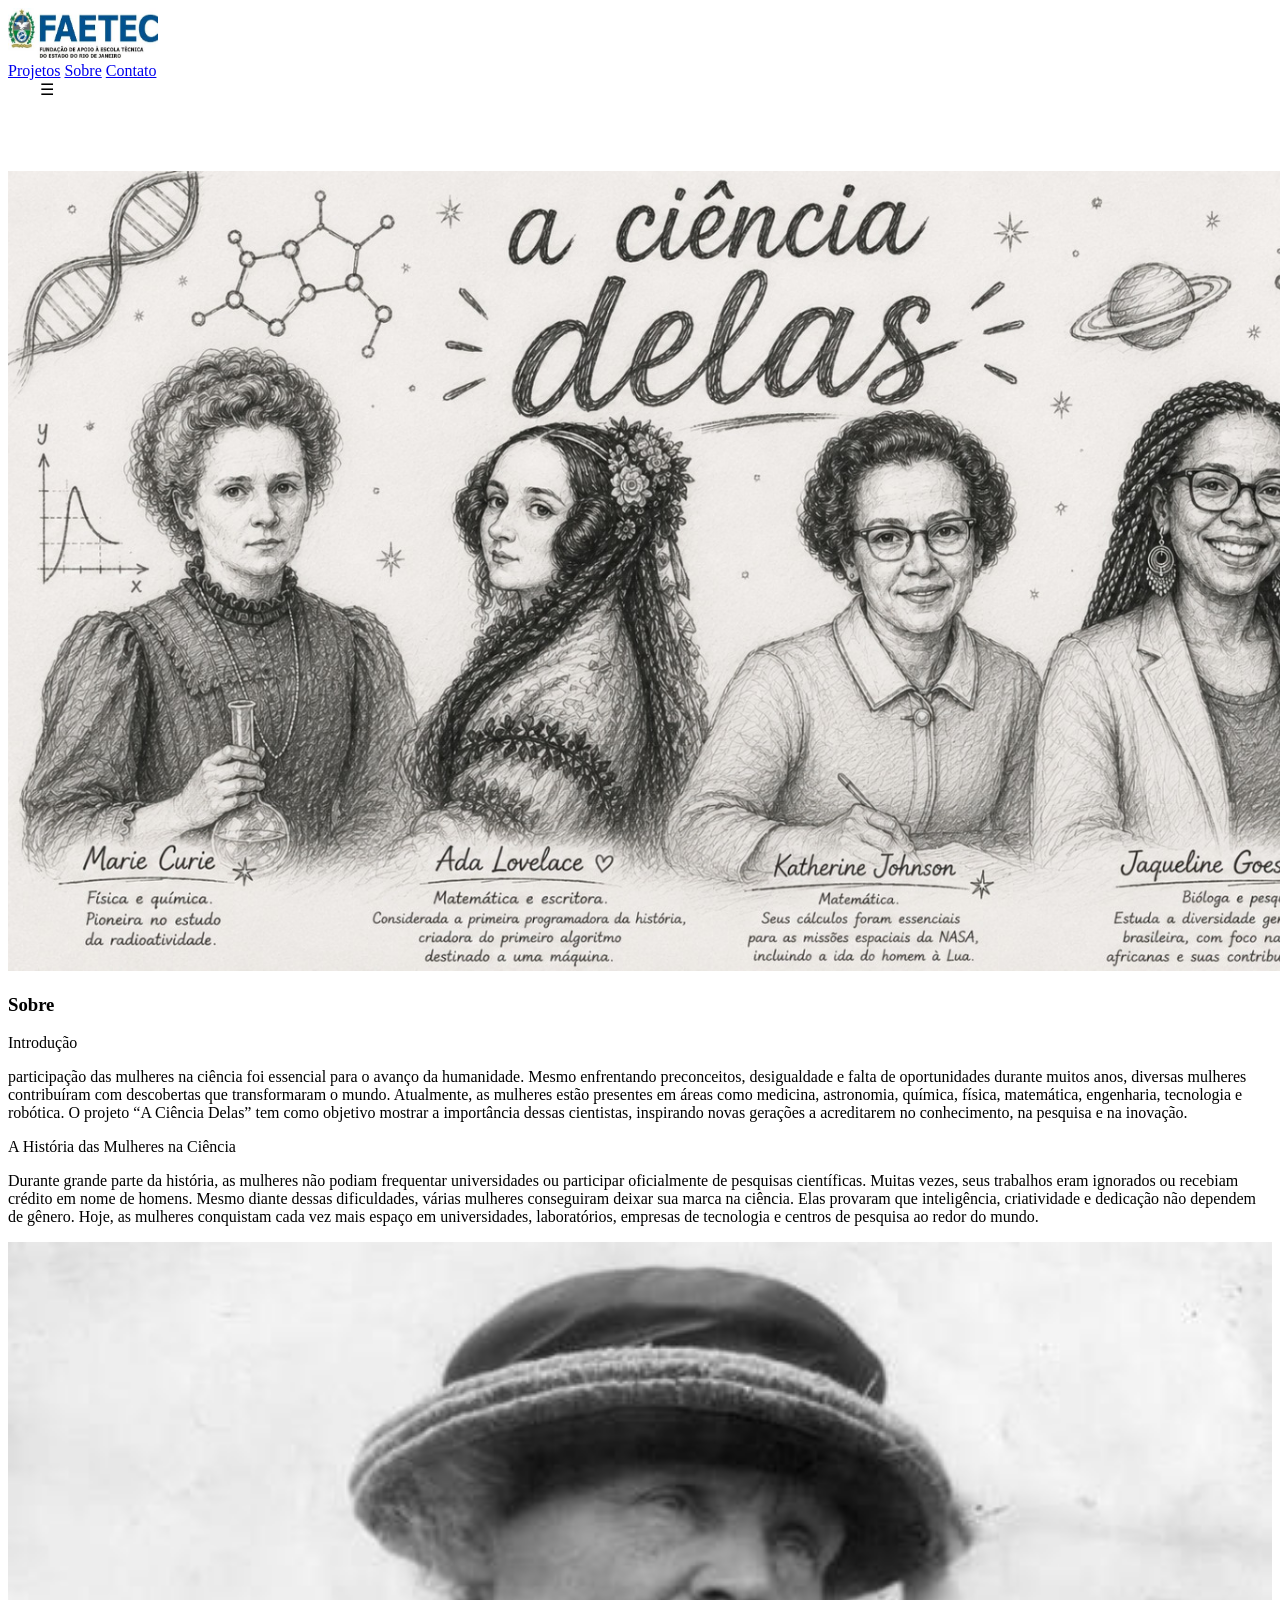
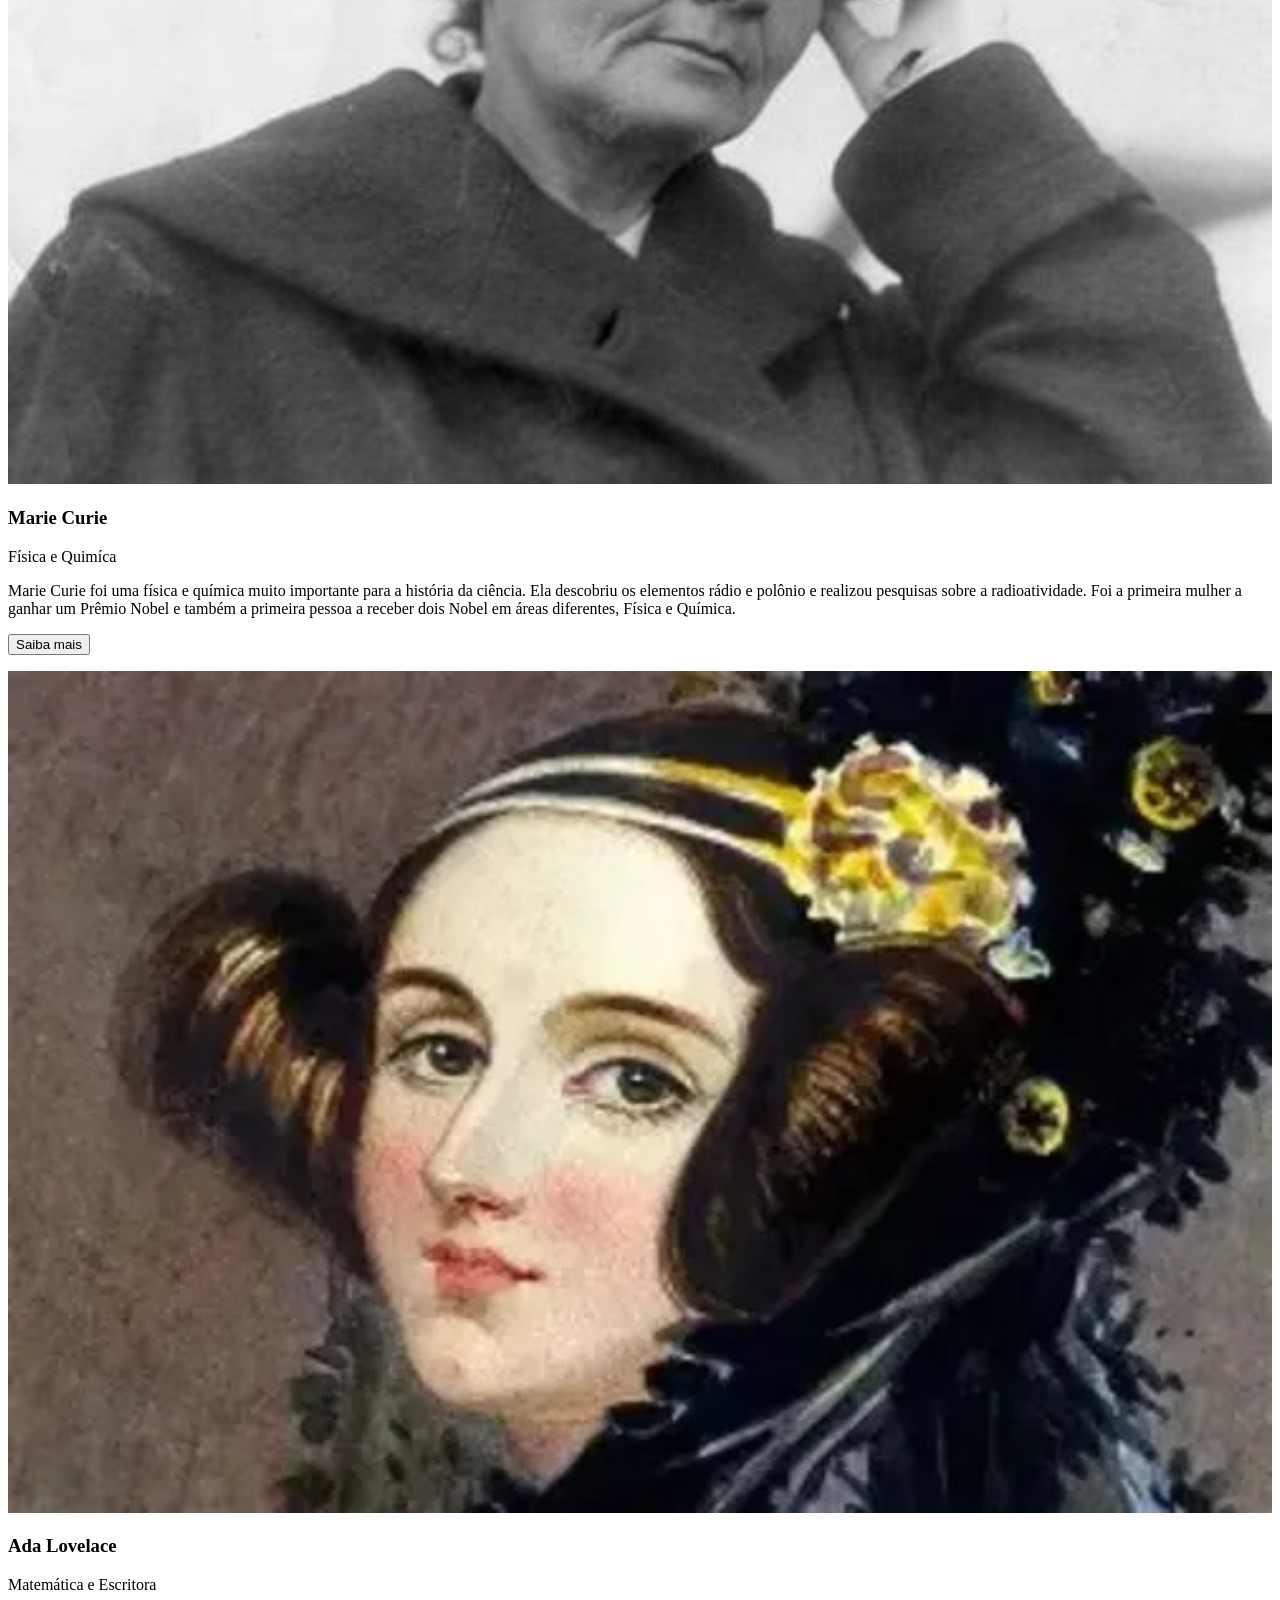
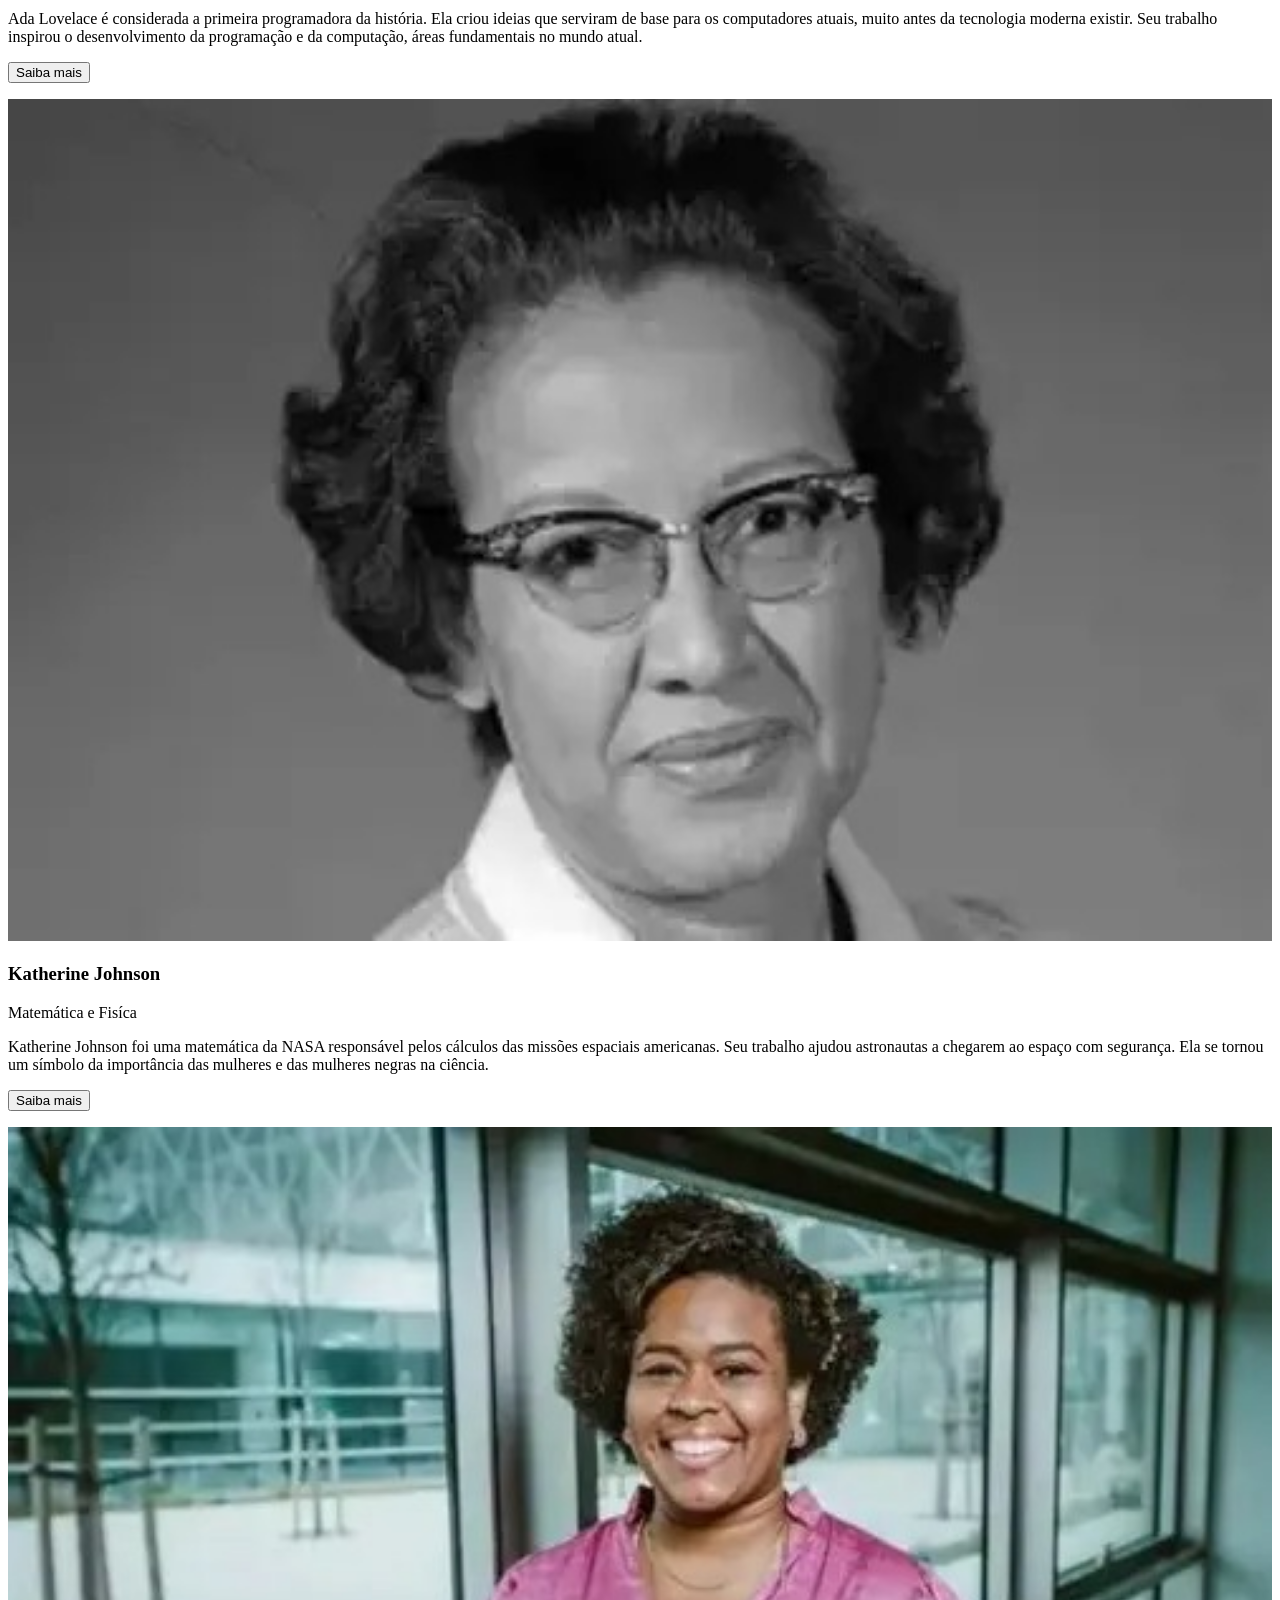
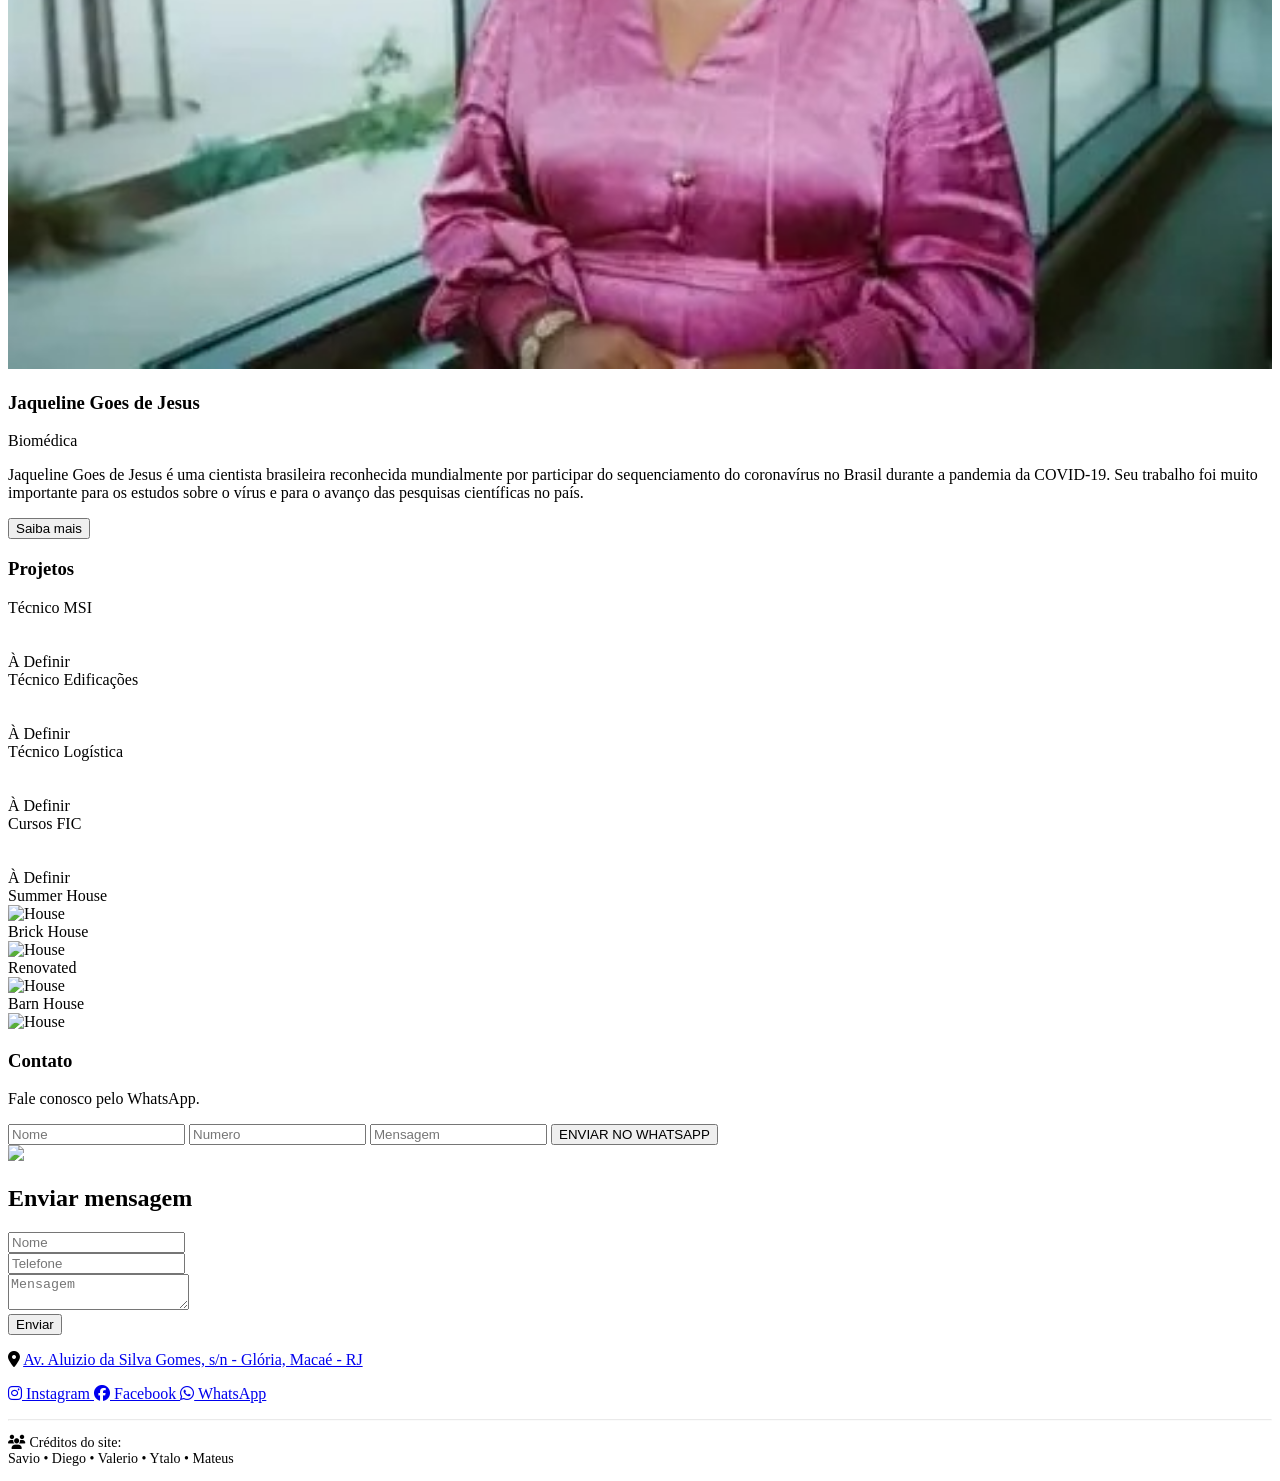
==== index.html @ 3b6acd16 "." ====
<!DOCTYPE html>
<html lang="pt-br">
<head>
<title>Feira De Ciencias</title>
<meta charset="UTF-8">
<meta name="viewport" content="width=device-width, initial-scale=1">
<link rel="stylesheet" href="https://www.w3schools.com/w3css/5/w3.css">
<link rel="stylesheet" href="https://cdnjs.cloudflare.com/ajax/libs/font-awesome/6.5.2/css/all.min.css">
</head>
<body>

<!-- Navbar (sit on top) -->
<div class="w3-top">
  <div class="w3-bar w3-white w3-wide w3-padding w3-card">
    <a href="#home" class="w3-bar-item w3-button"><img src="img/log.jpeg" alt="faetec" width="150" height="50" > </a>
    <!-- Float links to the right. Hide them on small screens -->
    <div class="w3-right w3-hide-small">
      <a href="#projects" class="w3-bar-item w3-button">Projetos</a>
      <a href="#about" class="w3-bar-item w3-button">Sobre</a>
      <a href="#contact" class="w3-bar-item w3-button">Contato</a>
    </div>
  </div>
</div>
<!-- Sidebar (hidden by default) -->
<nav class="w3-sidebar w3-bar-block w3-card w3-top w3-xlarge w3-animate-left" style="display:none;z-index:2;width:40%;min-width:300px" id="mySidebar">
  <a href="javascript:void(0)" onclick="w3_close()"
  class="w3-bar-item w3-button">Fechar Menu</a>
  <a href="#home" onclick="w3_close()" class="w3-bar-item w3-button">Inicio</a>
    <a href="#projects" onclick="w3_close()" class="w3-bar-item w3-button">Projetos</a>
  <a href="#about" onclick="w3_close()" class="w3-bar-item w3-button">Sobre</a>
   <a href="#contact" onclick="w3_close()" class="w3-bar-item w3-button">Contato</a>
</nav>
<!-- Top menu -->
<div class="w3-top">
  <div class="w3-white w3-xlarge" style="max-width:1200px;margin:auto">
    <div class="w3-button w3-padding-16 w3-left" onclick="w3_open()">☰</div>
    
  </div>
</div>
<!-- Header -->
<br><br><br><br><header class="w3-display-container w3-content w3-wide" style="max-width:1500px;" id="home">
  <img class="w3-image" src="img/prim.jpeg" alt="Architecture" width="1500" height="800">
  
</header>

<!-- Page content -->
<div class="w3-content w3-padding" style="max-width:1564px">

  

  <!-- About Section -->
  <div class="w3-container w3-padding-32" id="about">
    <h3 class="w3-border-bottom w3-border-light-grey w3-padding-16">Sobre</h3>
    <p>Introdução </p>

<p > participação das mulheres na ciência foi essencial para o avanço da humanidade. Mesmo enfrentando preconceitos, desigualdade e falta de oportunidades durante muitos anos, diversas mulheres contribuíram com descobertas que transformaram o mundo.

Atualmente, as mulheres estão presentes em áreas como medicina, astronomia, química, física, matemática, engenharia, tecnologia e robótica. O projeto “A Ciência Delas” tem como objetivo mostrar a importância dessas cientistas, inspirando novas gerações a acreditarem no conhecimento, na pesquisa e na inovação.
</p>

<p>A História das Mulheres na Ciência</p>

<p> Durante grande parte da história, as mulheres não podiam frequentar universidades ou participar oficialmente de pesquisas científicas. Muitas vezes, seus trabalhos eram ignorados ou recebiam crédito em nome de homens.

Mesmo diante dessas dificuldades, várias mulheres conseguiram deixar sua marca na ciência. Elas provaram que inteligência, criatividade e dedicação não dependem de gênero.

Hoje, as mulheres conquistam cada vez mais espaço em universidades, laboratórios, empresas de tecnologia e centros de pesquisa ao redor do mundo.</p>
    </p>
  </div>

  <div class="w3-row-padding w3-grayscale">
    <div class="w3-col l3 m6 w3-margin-bottom">
      <img src="img/marie.jpeg" alt="John" style="width:100%">
      <h3>Marie Curie</h3>
      <p class="w3-opacity">Física e Quimíca</p>
      <p>
        Marie Curie foi uma física e química muito importante para a história da ciência. Ela descobriu os elementos rádio e polônio e realizou pesquisas sobre a radioatividade.
        Foi a primeira mulher a ganhar um Prêmio Nobel e também a primeira pessoa a receber dois Nobel em áreas diferentes, Física e Química.
      </p>
      <p><button class="w3-button w3-light-grey w3-block" onclick="window.open('https://pt.wikipedia.org/wiki/Marie_Curie', '_blank')">Saiba mais</button></p>
    </div>
    <div class="w3-col l3 m6 w3-margin-bottom">
      <img src="img/ada.jpeg" alt="Jane" style="width:100%">
      <h3>Ada Lovelace</h3>
      <p class="w3-opacity">Matemática e Escritora</p>
      <p>Ada Lovelace é considerada a primeira programadora da história. Ela criou ideias que serviram de base para os computadores atuais, muito antes da tecnologia moderna existir.

Seu trabalho inspirou o desenvolvimento da programação e da computação, áreas fundamentais no mundo atual.</p>
      <p><button class="w3-button w3-light-grey w3-block" onclick="window.open('https://pt.wikipedia.org/wiki/Ada_Lovelace', '_blank')">Saiba mais</button></p>
    </div>
    <div class="w3-col l3 m6 w3-margin-bottom">
      <img src="img/kate.jpeg" alt="Mike" style="width:100%">
      <h3>Katherine Johnson</h3>
      <p class="w3-opacity">Matemática e Fisíca</p>
      <p>Katherine Johnson foi uma matemática da NASA responsável pelos cálculos das missões espaciais americanas.

Seu trabalho ajudou astronautas a chegarem ao espaço com segurança. Ela se tornou um símbolo da importância das mulheres e das mulheres negras na ciência.</p>
      <p><button class="w3-button w3-light-grey w3-block" onclick="window.open('https://pt.wikipedia.org/wiki/Katherine_Johnson', '_blank')">Saiba mais</button></p>
    </div>
    <div class="w3-col l3 m6 w3-margin-bottom">
      <img src="img/jaque.jpeg" alt="Dan" style="width:100%">
      <h3>Jaqueline Goes de Jesus</h3>
      <p class="w3-opacity">Biomédica</p>
      <p>Jaqueline Goes de Jesus é uma cientista brasileira reconhecida mundialmente por participar do sequenciamento do coronavírus no Brasil durante a pandemia da COVID-19.

Seu trabalho foi muito importante para os estudos sobre o vírus e para o avanço das pesquisas científicas no país.</p>
      <p><button class="w3-button w3-light-grey w3-block" onclick="window.open('https://pt.wikipedia.org/wiki/Jaqueline_Goes_de_Jesus', '_blank')">Saiba mais</button></p>
    </div>
  </div>
<!-- Project Section -->
  <div class="w3-container w3-padding-32" id="projects">
    <h3 class="w3-border-bottom w3-border-light-grey w3-padding-16">Projetos</h3>
  </div>

  <div class="w3-row-padding">
    <div class="w3-col l3 m6 w3-margin-bottom">
      <div class="w3-display-container">
        <div class="w3-display-topleft w3-black w3-padding">Técnico MSI</div><br><br>
        <div style="color:black">À Definir </div>
      </div>
    </div>
    <div class="w3-col l3 m6 w3-margin-bottom">
      <div class="w3-display-container">
        <div class="w3-display-topleft w3-black w3-padding">Técnico Edificações</div><br><br>
        <div style="color:black">À Definir </div>
      </div>
    </div>
    <div class="w3-col l3 m6 w3-margin-bottom">
      <div class="w3-display-container">
        <div class="w3-display-topleft w3-black w3-padding">Técnico Logística</div><br><br>
        <div style="color:black">À Definir </div>
      </div>
    </div>
    <div class="w3-col l3 m6 w3-margin-bottom">
      <div class="w3-display-container">
        <div class="w3-display-topleft w3-black w3-padding">Cursos FIC</div><br><br>
       <div style="color:black">À Definir </div>
      </div>
    </div>
  </div>

  <div class="w3-row-padding">
    <div class="w3-col l3 m6 w3-margin-bottom">
      <div class="w3-display-container">
        <div class="w3-display-topleft w3-black w3-padding">Summer House</div>
        <img src="/w3images/house2.jpg" alt="House" style="width:99%">
      </div>
    </div>
    <div class="w3-col l3 m6 w3-margin-bottom">
      <div class="w3-display-container">
        <div class="w3-display-topleft w3-black w3-padding">Brick House</div>
        <img src="/w3images/house5.jpg" alt="House" style="width:99%">
      </div>
    </div>
    <div class="w3-col l3 m6 w3-margin-bottom">
      <div class="w3-display-container">
        <div class="w3-display-topleft w3-black w3-padding">Renovated</div>
        <img src="/w3images/house4.jpg" alt="House" style="width:99%">
      </div>
    </div>
    <div class="w3-col l3 m6 w3-margin-bottom">
      <div class="w3-display-container">
        <div class="w3-display-topleft w3-black w3-padding">Barn House</div>
        <img src="/w3images/house3.jpg" alt="House" style="width:99%">
      </div>
    </div>
  </div>

  <!-- Contact Section -->
<div class="w3-container w3-padding-32" id="contact">
  <h3 class="w3-border-bottom w3-border-light-grey w3-padding-16">
    Contato
  </h3>

  <p>Fale conosco pelo WhatsApp.</p>

  <form onsubmit="enviarWhats(event)">
    
    <input class="w3-input w3-border"
      type="text"
      id="nome"
      placeholder="Nome"
      required>

    <input class="w3-input w3-section w3-border"
      type="email"
      id="email"
      placeholder="Numero"
      required>

   
    <input class="w3-input w3-section w3-border"
      type="text"
      id="mensagem"
      placeholder="Mensagem"
      required>

    <button class="w3-button w3-black w3-section" type="submit">
      ENVIAR NO WHATSAPP
    </button>

  </form>
</div>

<script>
function enviarWhats(event) {
  event.preventDefault();

  let nome = document.getElementById("nome").value;
  let email = document.getElementById("email").value;
  let mensagem = document.getElementById("mensagem").value;

  let texto =
`Olá, vim pelo site!

Nome: ${nome}
Email: ${email}
Mensagem: ${mensagem}`;

  let numero = "5522998884900";

  let url = "https://wa.me/${5522998884900}?text=${encodeURIComponent(texto)}";

  window.open( url, "_blank");
}
</script>
  </div>
  
<!-- Image of location/map -->
<div class="w3-container">
  <img src="/w3images/map.jpg" class="w3-image" style="width:100%">
</div>

<!-- End page content -->
</div>
<h2>Enviar mensagem</h2>

<input type="text" id="nome" placeholder="Nome"><br>
<input type="text" id="telefone" placeholder="Telefone"><br>
<textarea id="mensagem" placeholder="Mensagem"></textarea><br>

<button onclick="enviar()">Enviar</button>

<script>

function enviar(){

let nome = document.getElementById("nome").value;
let telefone = document.getElementById("telefone").value;
let mensagem = document.getElementById("mensagem").value;

let texto = Nome: ${nome}%0A Telefone: ${telefone}%0A Mensagem: ${mensagem};

let url = "https://wa.me/5522992489562?text=" + texto;

window.open(url);

}

</script>

<footer class="w3-center w3-black w3-padding-32">

  <p>
    <i class="fas fa-map-marker-alt"></i>
    <a href="https://www.google.com/maps/search/?api=1&amp;query=1184+Av.+Aluizio+da+Silva+Gomes,+Maca%C3%A9+-+RJ" target="_blank" class="w3-text-white">
      Av. Aluizio da Silva Gomes, s/n - Glória, Macaé - RJ
    </a>
  </p>

  <p>
    <a href="https://www.instagram.com/faetecmacaeoficial/" target="_blank" class="w3-button">
      <i class="fab fa-instagram"></i> Instagram
    </a>

    <a href="https://www.facebook.com/cvtmacae/?locale=pt_BR" target="_blank" class="w3-button">
      <i class="fab fa-facebook"></i> Facebook
    </a>

    <a href="https://wa.me/5522998884900?text=Olá,%20vim%20pelo%20site%20da%20Feira%20de%20Ciências%202026" target="_blank" class="w3-button">
      <i class="fab fa-whatsapp"></i> WhatsApp
    </a>
  </p>

  <hr style="opacity:0.2">

  <p style="font-size:14px">
    <i class="fas fa-users"></i> Créditos do site:<br>
    Savio • Diego • Valerio • Ytalo • Mateus
  </p>

</footer>
<script>
// Script to open and close sidebar
function w3_open() {
  document.getElementById("mySidebar").style.display = "block";
}
 
function w3_close() {
  document.getElementById("mySidebar").style.display = "none";
}
</script>
 
</body>
</html>
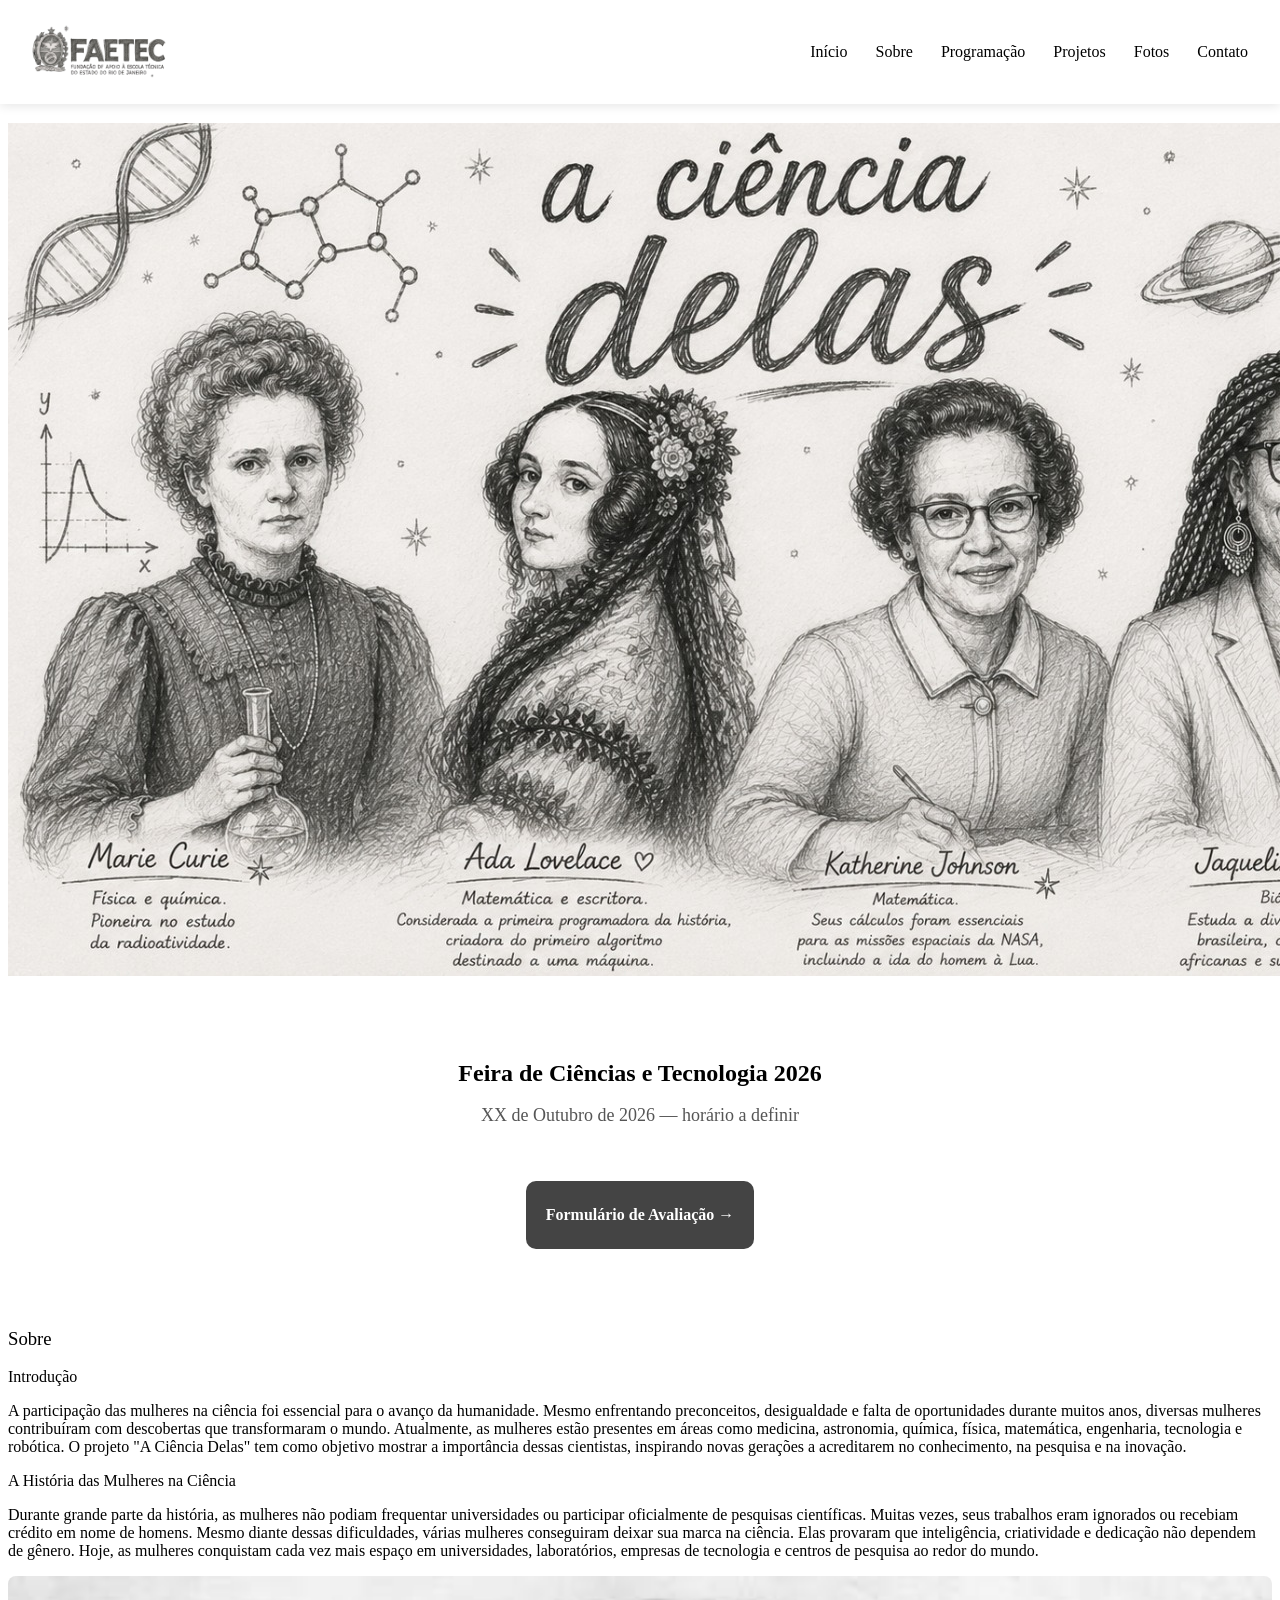
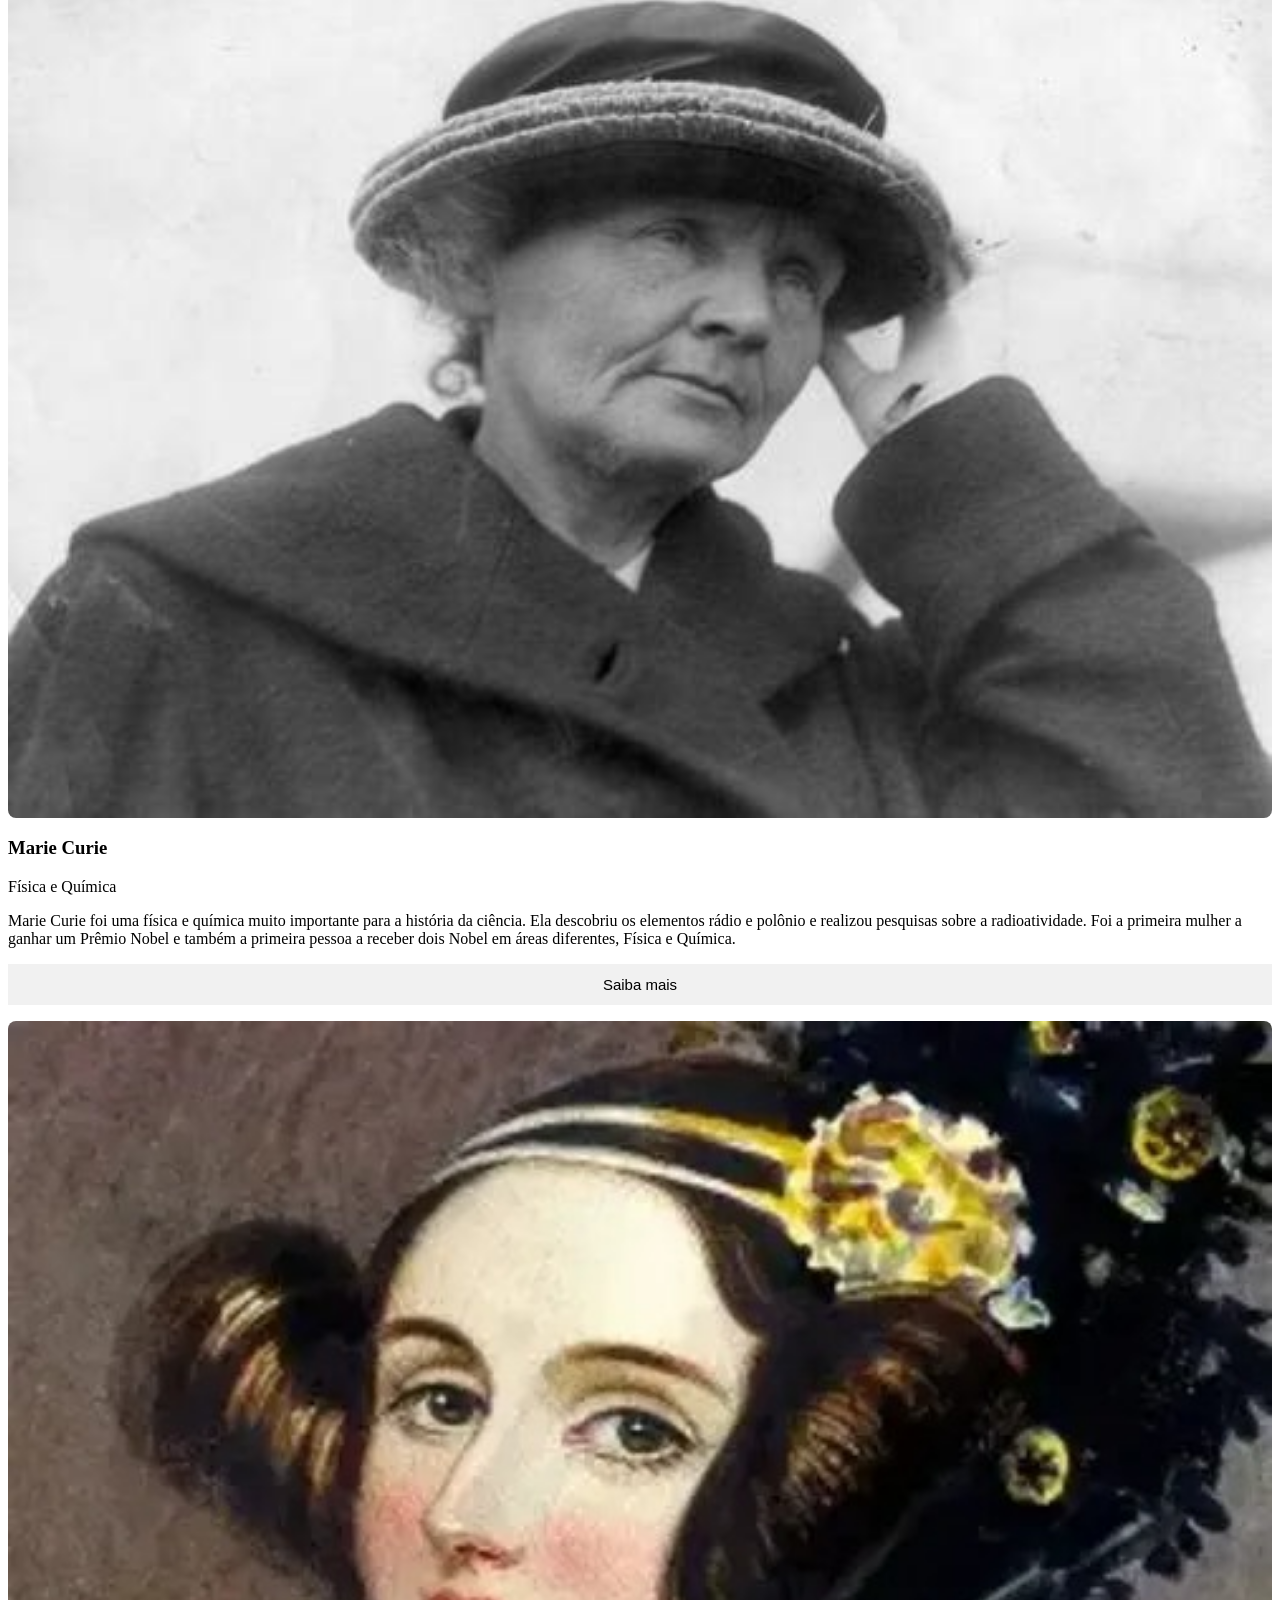
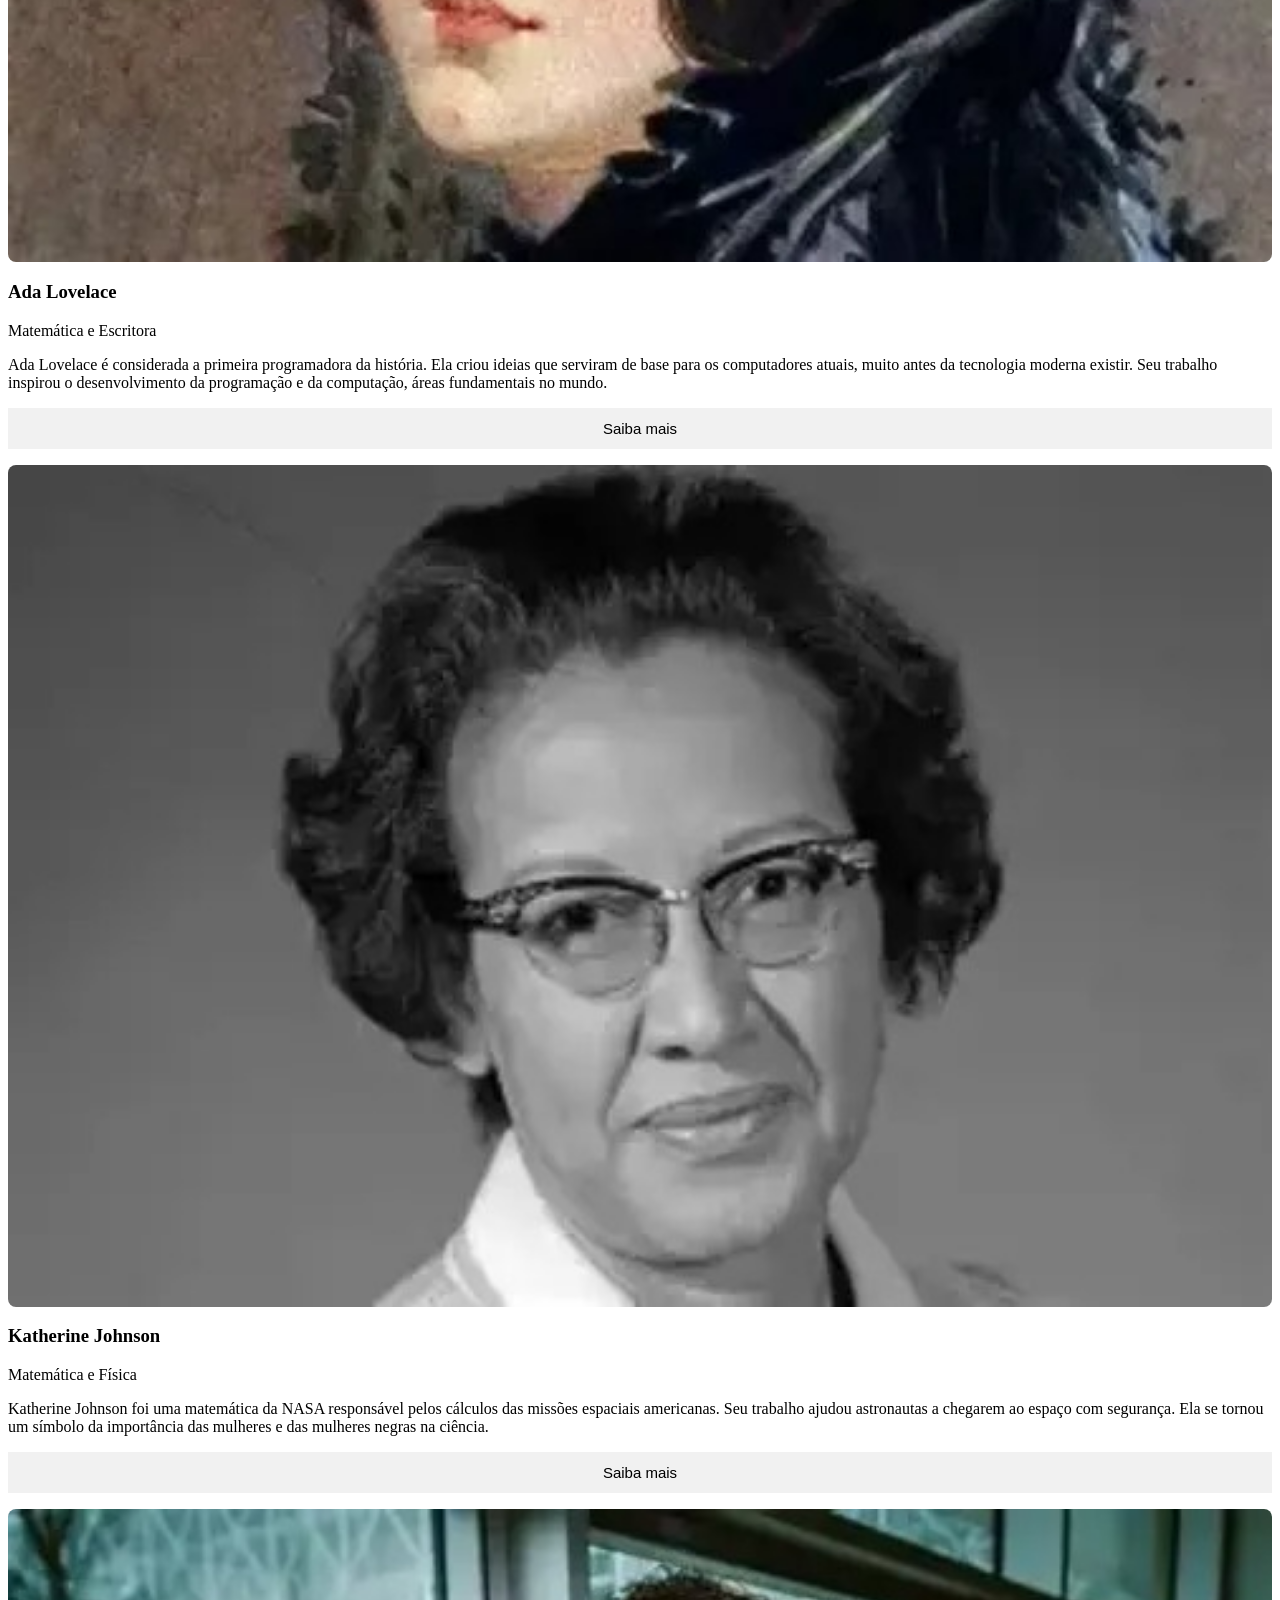
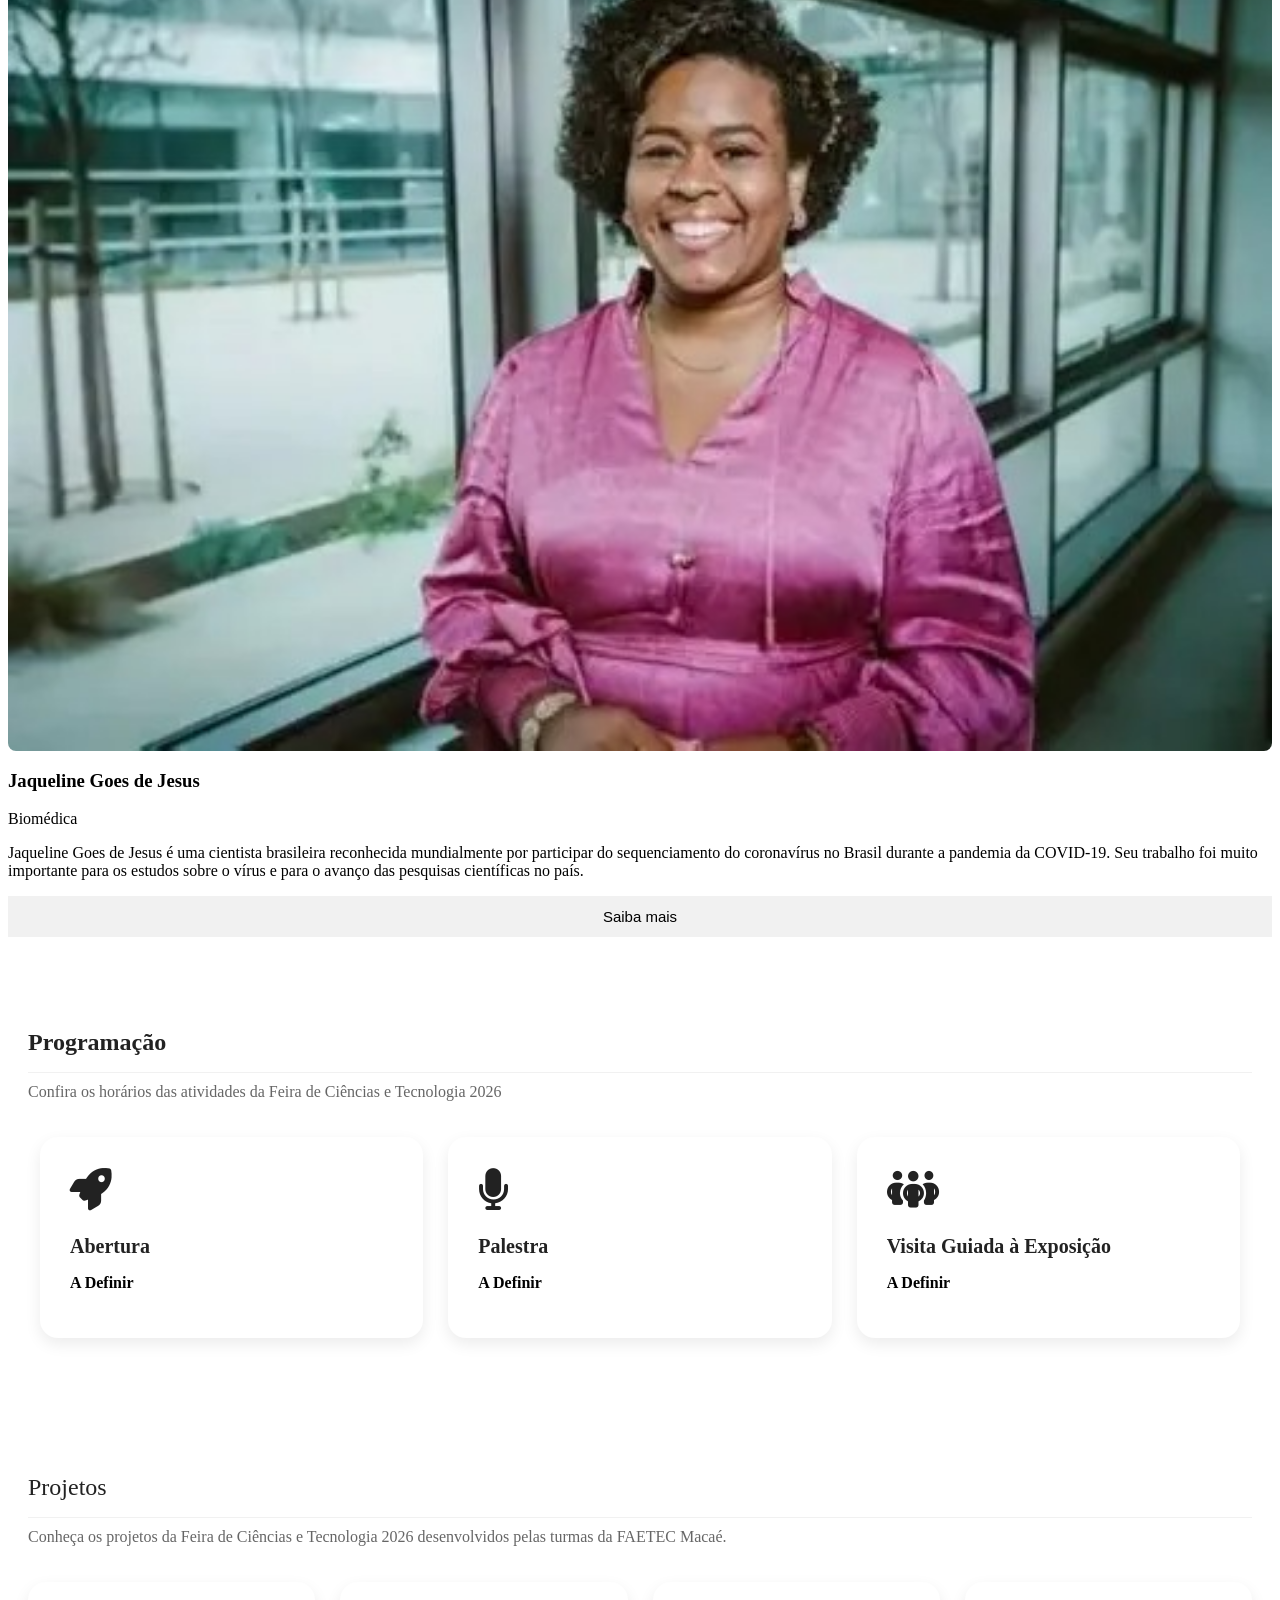
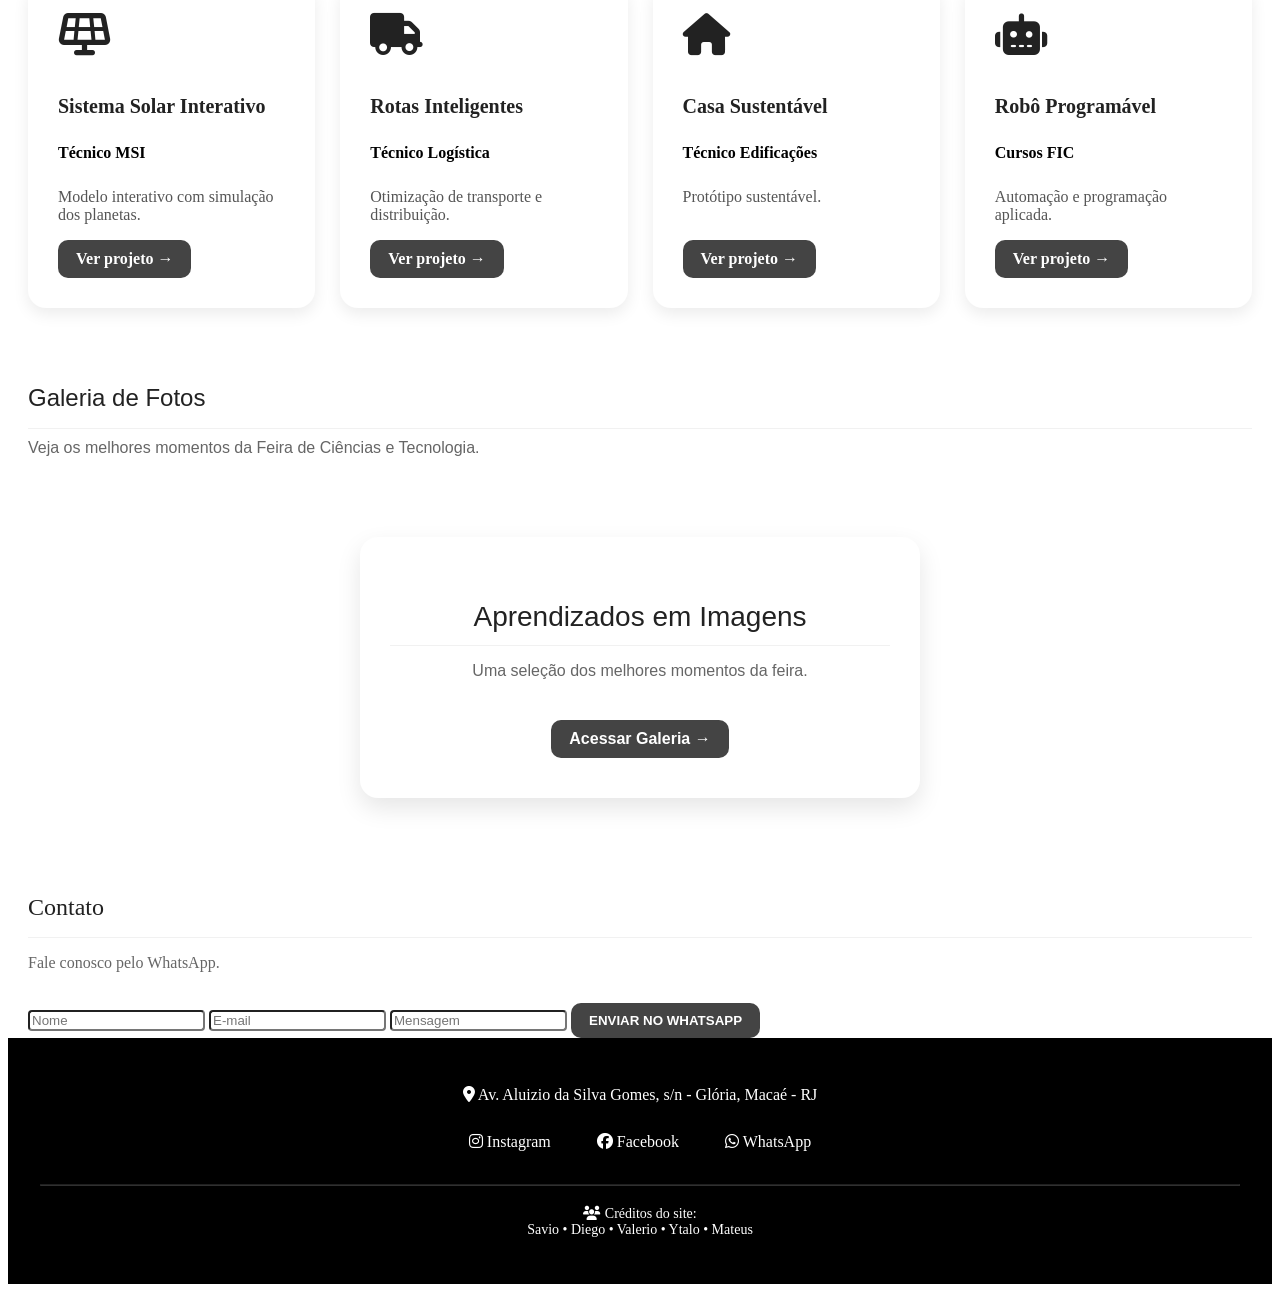
==== commit 4d34c0b9: "Add files via upload" ====
--- a/index.html
+++ b/index.html
@@ -1,305 +1,485 @@
 <!DOCTYPE html>
 <html lang="pt-br">
 <head>
-<title>Feira De Ciencias</title>
-<meta charset="UTF-8">
-<meta name="viewport" content="width=device-width, initial-scale=1">
-<link rel="stylesheet" href="https://www.w3schools.com/w3css/5/w3.css">
-<link rel="stylesheet" href="https://cdnjs.cloudflare.com/ajax/libs/font-awesome/6.5.2/css/all.min.css">
+  <meta charset="UTF-8">
+  <meta name="viewport" content="width=device-width, initial-scale=1">
+  <link rel="stylesheet" href="https://www.w3schools.com/w3css/5/w3.css">
+  <link rel="stylesheet" href="style.css">
+  <link rel="stylesheet" href="https://cdnjs.cloudflare.com/ajax/libs/font-awesome/6.5.2/css/all.min.css">
+  <title>Feira de Ciencias - 2026</title>
 </head>
 <body>
-
-<!-- Navbar (sit on top) -->
-<div class="w3-top">
-  <div class="w3-bar w3-white w3-wide w3-padding w3-card">
-    <a href="#home" class="w3-bar-item w3-button"><img src="img/log.jpeg" alt="faetec" width="150" height="50" > </a>
-    <!-- Float links to the right. Hide them on small screens -->
-    <div class="w3-right w3-hide-small">
-      <a href="#projects" class="w3-bar-item w3-button">Projetos</a>
-      <a href="#about" class="w3-bar-item w3-button">Sobre</a>
-      <a href="#contact" class="w3-bar-item w3-button">Contato</a>
-    </div>
-  </div>
-</div>
-<!-- Sidebar (hidden by default) -->
-<nav class="w3-sidebar w3-bar-block w3-card w3-top w3-xlarge w3-animate-left" style="display:none;z-index:2;width:40%;min-width:300px" id="mySidebar">
-  <a href="javascript:void(0)" onclick="w3_close()"
-  class="w3-bar-item w3-button">Fechar Menu</a>
-  <a href="#home" onclick="w3_close()" class="w3-bar-item w3-button">Inicio</a>
-    <a href="#projects" onclick="w3_close()" class="w3-bar-item w3-button">Projetos</a>
-  <a href="#about" onclick="w3_close()" class="w3-bar-item w3-button">Sobre</a>
-   <a href="#contact" onclick="w3_close()" class="w3-bar-item w3-button">Contato</a>
-</nav>
-<!-- Top menu -->
-<div class="w3-top">
-  <div class="w3-white w3-xlarge" style="max-width:1200px;margin:auto">
-    <div class="w3-button w3-padding-16 w3-left" onclick="w3_open()">☰</div>
-    
-  </div>
-</div>
-<!-- Header -->
-<br><br><br><br><header class="w3-display-container w3-content w3-wide" style="max-width:1500px;" id="home">
-  <img class="w3-image" src="img/prim.jpeg" alt="Architecture" width="1500" height="800">
+  <!-- Sessão de navegação do site -->
+  <section class="navbar-container">
+    <div class="navbar">
+
+      <img src="imagem/logoFaetec.png" alt="Logo" width="150">
+
+      <!-- MENU DESKTOP -->
+      <div class="menu-desktop">
+        <a href="#inicio">Início</a>
+        <a href="#sobre">Sobre</a>
+        <a href="#programacao">Programação</a>
+        <a href="#projetos">Projetos</a>
+        <a href="#fotos">Fotos</a>
+        <a href="#contato">Contato</a>
+      </div>
+
+        <!-- BOTÃO HAMBÚRGUER -->
+      <button class="menu-btn" onclick="toggleMenu()">☰</button>
+
+    </div>
+
+    <!-- MENU MOBILE -->
+    <div id="menuMobile" class="menu-mobile">
+      <a href="#inicio" onclick="toggleMenu()">Início</a>
+      <a href="#sobre" onclick="toggleMenu()">Sobre</a>
+      <a href="#programacao" onclick="toggleMenu()">Programação</a>
+      <a href="#projetos" onclick="toggleMenu()">Projetos</a>
+      <a href="#fotos" onclick="toggleMenu()">Fotos</a>
+      <a href="#contato" onclick="toggleMenu()">Contato</a>
+    </div>
+  </section>
+
+  <!-- Sessão Inicio + data -->
+  <header id="inicio" class="w3-display-container w3-content w3-wide header-evento">
+    <img class="w3-image imagem-evento" src="imagem/prim.jpeg" alt="Architecture">
+
+    <section class="conteudo-evento">
+
+      <!-- Título -->
+      <h1 class="titulo-evento">
+        Feira de Ciências e Tecnologia 2026
+      </h1>
+
+      <!-- Data -->
+      <p class="data-evento">
+        XX de Outubro de 2026 — horário a definir
+      </p>
+
+      <!-- Botão -->
+      <a href="SEU_LINK_AQUI" target="_blank" class="formulario-btn">
+        Formulário de Avaliação →
+      </a>
+
+    </section>
+  </header>
+
+  <!-- Sessão sobre -->
+  <section id="sobre" class="secao-sobre w3-content w3-padding">
+
+    <div class="w3-container w3-padding-32">
+      <h3 class="titulo-secao w3-border-bottom w3-border-light-grey w3-padding-16">
+        Sobre
+      </h3>
+
+      <p>Introdução</p>
+
+      <p>
+        A participação das mulheres na ciência foi essencial para o avanço da
+        humanidade. Mesmo enfrentando preconceitos, desigualdade e falta de
+        oportunidades durante muitos anos, diversas mulheres contribuíram com
+        descobertas que transformaram o mundo. Atualmente, as mulheres estão
+        presentes em áreas como medicina, astronomia, química, física,
+        matemática, engenharia, tecnologia e robótica. O projeto "A Ciência
+        Delas" tem como objetivo mostrar a importância dessas cientistas,
+        inspirando novas gerações a acreditarem no conhecimento, na pesquisa e
+        na inovação.
+      </p>
+
+      <p>A História das Mulheres na Ciência</p>
+
+      <p>
+        Durante grande parte da história, as mulheres não podiam frequentar
+        universidades ou participar oficialmente de pesquisas científicas.
+        Muitas vezes, seus trabalhos eram ignorados ou recebiam crédito em nome
+        de homens. Mesmo diante dessas dificuldades, várias mulheres conseguiram
+        deixar sua marca na ciência. Elas provaram que inteligência,
+        criatividade e dedicação não dependem de gênero. Hoje, as mulheres
+        conquistam cada vez mais espaço em universidades, laboratórios,
+        empresas de tecnologia e centros de pesquisa ao redor do mundo.
+      </p>
+    </div>
+
+    <div class="w3-row-padding w3-grayscale">
+
+      <div class="w3-col l3 m6 w3-margin-bottom">
+        <img src="imagem/marie.jpeg" alt="Marie Curie" class="cientista-img">
+
+        <h3>Marie Curie</h3>
+        <p class="w3-opacity">Física e Química</p>
+
+        <p>
+          Marie Curie foi uma física e química muito importante para a história da ciência. Ela descobriu 
+          os elementos rádio e polônio e realizou pesquisas sobre a radioatividade. Foi a primeira mulher a ganhar 
+          um Prêmio Nobel e também a primeira pessoa a receber dois Nobel em áreas diferentes, Física e Química.
+        </p>
+
+        <p>
+          <button class="btn-saiba-mais"
+            onclick="window.open('https://pt.wikipedia.org/wiki/Marie_Curie', '_blank')">
+            Saiba mais
+          </button>
+        </p>
+      </div>
+
+      <div class="w3-col l3 m6 w3-margin-bottom">
+        <img src="imagem/ada.jpeg" alt="Ada Lovelace" class="cientista-img">
+
+        <h3>Ada Lovelace</h3>
+        <p class="w3-opacity">Matemática e Escritora</p>
+
+        <p>
+          Ada Lovelace é considerada a primeira programadora da história. Ela criou ideias que serviram de base 
+          para os computadores atuais, muito antes da tecnologia moderna existir. Seu trabalho inspirou o 
+          desenvolvimento da programação e da computação, áreas fundamentais no mundo.
+        </p>
+
+        <p>
+          <button class="btn-saiba-mais"
+            onclick="window.open('https://pt.wikipedia.org/wiki/Ada_Lovelace', '_blank')">
+            Saiba mais
+          </button>
+        </p>
+      </div>
+
+      <div class="w3-col l3 m6 w3-margin-bottom">
+        <img src="imagem/kate.jpeg" alt="Katherine Johnson" class="cientista-img">
+
+        <h3>Katherine Johnson</h3>
+        <p class="w3-opacity">Matemática e Física</p>
+
+        <p>
+          Katherine Johnson foi uma matemática da NASA responsável pelos cálculos das missões espaciais 
+          americanas. Seu trabalho ajudou astronautas a chegarem ao espaço com segurança. Ela se tornou um 
+          símbolo da importância das mulheres e das mulheres negras na ciência.
+        </p>
+
+        <p>
+          <button class="btn-saiba-mais"
+            onclick="window.open('https://pt.wikipedia.org/wiki/Katherine_Johnson', '_blank')">
+            Saiba mais
+          </button>
+        </p>
+      </div>
+
+      <div class="w3-col l3 m6 w3-margin-bottom">
+        <img src="imagem/jaque.jpeg" alt="Jaqueline Goes de Jesus" class="cientista-img">
+
+        <h3>Jaqueline Goes de Jesus</h3>
+        <p class="w3-opacity">Biomédica</p>
+
+        <p>
+          Jaqueline Goes de Jesus é uma cientista brasileira reconhecida mundialmente por participar do 
+          sequenciamento do coronavírus no Brasil durante a pandemia da COVID-19. Seu trabalho foi muito 
+          importante para os estudos sobre o vírus e para o avanço das pesquisas científicas no país.
+        </p>
+
+        <p>
+          <button class="btn-saiba-mais"
+            onclick="window.open('https://pt.wikipedia.org/wiki/Jaqueline_Goes_de_Jesus', '_blank')">
+            Saiba mais
+          </button>
+        </p>
+      </div>
+
+    </div>
+  </section>
+
+  <!-- Sessão da programação -->
+  <section id="programacao" class="w3-content programacao-section">
+
+    <!-- TÍTULO -->
+    <div class="programacao-cabecalho">
+
+      <h2 class="programacao-titulo">
+        Programação
+      </h2>
+
+      <p class="programacao-subtitulo">
+        Confira os horários das atividades da Feira de Ciências e Tecnologia 2026
+      </p>
+
+    </div>
+
+    <br>
+    <br>
+
+    <!-- CONTEÚDO -->
+    <div class="programacao-container">
+
+      <div class="programacao-grid">
+
+        <!-- Abertura -->
+        <div class="programacao-card">
+          <div class="programacao-icone">
+            <i class="fa-solid fa-rocket"></i>
+          </div>
+
+          <h3 class="programacao-card-titulo">
+            Abertura
+          </h3>
+
+          <p class="programacao-horario">
+            A Definir
+          </p>
+        </div>
+
+        <!-- Palestra -->
+        <div class="programacao-card">
+          <div class="programacao-icone">
+            <i class="fa-solid fa-microphone"></i>
+          </div>
+
+          <h3 class="programacao-card-titulo">
+            Palestra
+          </h3>
+
+          <p class="programacao-horario">
+            A Definir
+          </p>
+        </div>
+
+        <!-- Visita -->
+        <div class="programacao-card">
+          <div class="programacao-icone">
+            <i class="fa-solid fa-people-group"></i>
+          </div>
+
+          <h3 class="programacao-card-titulo">
+            Visita Guiada à Exposição
+          </h3>
+
+          <p class="programacao-horario">
+            A Definir
+          </p>
+        </div>
+
+      </div>
+
+    </div>
+  </section>
+
+  <!-- Sessão de projetos -->
+  <section id="projetos" class="w3-content projetos-section">
+
+    <div class="projetos-cabecalho">
+      <h2 class="projetos-titulo">
+        Projetos
+      </h2>
+
+      <p class="projetos-subtitulo">
+          Conheça os projetos da Feira de Ciências e Tecnologia 2026 desenvolvidos pelas turmas da FAETEC Macaé.
+      </p>
+    </div>
+
+    <br>
+    <br>
+
+    <div class="grid-projetos">
+
+      <!-- Card 1 -->
+      <div class="projeto-card">
+        <div class="projeto-icone">
+          <i class="fa-solid fa-solar-panel"></i>
+        </div>
+
+        <h3 class="projeto-titulo">
+          Sistema Solar Interativo
+        </h3>
+
+        <p class="projeto-curso">
+          Técnico MSI
+        </p>
+
+        <p class="projeto-descricao">
+          Modelo interativo com simulação dos planetas.
+        </p>
+
+        <a href="projetos-temporario.html" class="projetos-btn">
+          Ver projeto →
+        </a>
+      </div>
+
+      <!-- Card 2 -->
+      <div class="projeto-card">
+        <div class="projeto-icone">
+          <i class="fa-solid fa-truck"></i>
+        </div>
+
+        <h3 class="projeto-titulo">
+          Rotas Inteligentes
+        </h3>
+
+        <p class="projeto-curso">
+          Técnico Logística
+        </p>
+
+        <p class="projeto-descricao">
+          Otimização de transporte e distribuição.
+        </p>
+
+        <a href="projetos-temporario.html" class="projetos-btn">
+          Ver projeto →
+        </a>
+      </div>
+
+      <!-- Card 3 -->
+      <div class="projeto-card">
+        <div class="projeto-icone">
+          <i class="fa-solid fa-house"></i>
+        </div>
+
+        <h3 class="projeto-titulo">
+          Casa Sustentável
+        </h3>
+
+        <p class="projeto-curso">
+          Técnico Edificações
+        </p>
+
+        <p class="projeto-descricao">
+          Protótipo sustentável.
+        </p>
+
+        <a href="projetos-temporario.html" class="projetos-btn">
+          Ver projeto →
+        </a>
+      </div>
+
+      <!-- Card 4 -->
+      <div class="projeto-card">
+        <div class="projeto-icone">
+          <i class="fa-solid fa-robot"></i>
+        </div>
+
+        <h3 class="projeto-titulo">
+          Robô Programável
+        </h3>
+
+        <p class="projeto-curso">
+          Cursos FIC
+        </p>
+
+        <p class="projeto-descricao">
+          Automação e programação aplicada.
+        </p>
+
+        <a href="projetos-temporario.html" class="projetos-btn">
+          Ver projeto →
+        </a>
+      </div>
+    </div>
+
+  </section>
   
-</header>
-
-<!-- Page content -->
-<div class="w3-content w3-padding" style="max-width:1564px">
-
+  <!-- Sessão de fotos -->
+  <section id="fotos" class="w3-content galeria-section">
+    <div class="galeria-header">
+      <h2 class="galeria-titulo">
+        Galeria de Fotos
+      </h2>
+
+      <p class="galeria-descricao">
+        Veja os melhores momentos da Feira de Ciências e Tecnologia.
+      </p>
+    </div>
+
+    <div class="galeria-wrapper">
+      <div class="galeria-card">
+        <h2>Aprendizados em Imagens</h2>
+
+        <p>
+          Uma seleção dos melhores momentos da feira.
+        </p>
+
+        <a href="Galeria/galeria-temporaria.html" class="galeria-btn">
+          Acessar Galeria →
+        </a>
+      </div>
+    </div>
+  </section>
+
+  <!-- Sessão de contatos -->
+  <section id="contato" class="w3-content contato-section">
+
+    <div class="w3-container w3-padding-32">
+
+      <h2 class="contato-titulo">
+        Contato
+      </h2>
+
+      <p class="contato-descricao">
+        Fale conosco pelo WhatsApp.
+      </p>
+
+      <form id="form-contato">
+
+        <input
+          class="w3-input w3-border"
+          type="text"
+          id="nome"
+          placeholder="Nome"
+          required
+        >
+
+        <input
+          class="w3-input w3-section w3-border"
+          type="text"
+          id="email"
+          placeholder="E-mail"
+          required
+        >
+
+        <input
+          class="w3-input w3-section w3-border"
+          type="text"
+          id="mensagem"
+          placeholder="Mensagem"
+          required
+        >
+
+        <button type="submit">
+          ENVIAR NO WHATSAPP
+        </button>
+
+      </form>
+
+    </div>
+
+  </section>
+
+  <!-- Sessão do rodapé -->
+  <footer class="footer">
+    <p>
+      <i class="fas fa-map-marker-alt"></i>
+      <a href="https://www.google.com/maps/search/?api=1&amp;query=1184+Av.+Aluizio+da+Silva+Gomes,+Maca%C3%A9+-+RJ" target="_blank" class="footer-link">
+        Av. Aluizio da Silva Gomes, s/n - Glória, Macaé - RJ
+      </a>
+    </p>
+
+    <p>
+      <a href="https://www.instagram.com/faetecmacaeoficial/" target="_blank" class="social-button">
+        <i class="fab fa-instagram"></i> Instagram
+      </a>
+
+      <a href="https://www.facebook.com/redefaetec/?locale=pt_BR" target="_blank" class="social-button">
+        <i class="fab fa-facebook"></i> Facebook
+      </a>
+
+      <a href="https://wa.me/5522998884900?text=Olá,%20vim%20pelo%20site%20da%20Feira%20de%20Ciências%202026" target="_blank" class="social-button">
+        <i class="fab fa-whatsapp"></i> WhatsApp
+      </a>
+    </p>
+
+    <hr class="footer-divider">
+
+    <p class="footer-credits">
+      <i class="fas fa-users"></i> Créditos do site:<br>
+      Savio • Diego • Valerio • Ytalo • Mateus
+    </p>
+  </footer>
   
-
-  <!-- About Section -->
-  <div class="w3-container w3-padding-32" id="about">
-    <h3 class="w3-border-bottom w3-border-light-grey w3-padding-16">Sobre</h3>
-    <p>Introdução </p>
-
-<p > participação das mulheres na ciência foi essencial para o avanço da humanidade. Mesmo enfrentando preconceitos, desigualdade e falta de oportunidades durante muitos anos, diversas mulheres contribuíram com descobertas que transformaram o mundo.
-
-Atualmente, as mulheres estão presentes em áreas como medicina, astronomia, química, física, matemática, engenharia, tecnologia e robótica. O projeto “A Ciência Delas” tem como objetivo mostrar a importância dessas cientistas, inspirando novas gerações a acreditarem no conhecimento, na pesquisa e na inovação.
-</p>
-
-<p>A História das Mulheres na Ciência</p>
-
-<p> Durante grande parte da história, as mulheres não podiam frequentar universidades ou participar oficialmente de pesquisas científicas. Muitas vezes, seus trabalhos eram ignorados ou recebiam crédito em nome de homens.
-
-Mesmo diante dessas dificuldades, várias mulheres conseguiram deixar sua marca na ciência. Elas provaram que inteligência, criatividade e dedicação não dependem de gênero.
-
-Hoje, as mulheres conquistam cada vez mais espaço em universidades, laboratórios, empresas de tecnologia e centros de pesquisa ao redor do mundo.</p>
-    </p>
-  </div>
-
-  <div class="w3-row-padding w3-grayscale">
-    <div class="w3-col l3 m6 w3-margin-bottom">
-      <img src="img/marie.jpeg" alt="John" style="width:100%">
-      <h3>Marie Curie</h3>
-      <p class="w3-opacity">Física e Quimíca</p>
-      <p>
-        Marie Curie foi uma física e química muito importante para a história da ciência. Ela descobriu os elementos rádio e polônio e realizou pesquisas sobre a radioatividade.
-        Foi a primeira mulher a ganhar um Prêmio Nobel e também a primeira pessoa a receber dois Nobel em áreas diferentes, Física e Química.
-      </p>
-      <p><button class="w3-button w3-light-grey w3-block" onclick="window.open('https://pt.wikipedia.org/wiki/Marie_Curie', '_blank')">Saiba mais</button></p>
-    </div>
-    <div class="w3-col l3 m6 w3-margin-bottom">
-      <img src="img/ada.jpeg" alt="Jane" style="width:100%">
-      <h3>Ada Lovelace</h3>
-      <p class="w3-opacity">Matemática e Escritora</p>
-      <p>Ada Lovelace é considerada a primeira programadora da história. Ela criou ideias que serviram de base para os computadores atuais, muito antes da tecnologia moderna existir.
-
-Seu trabalho inspirou o desenvolvimento da programação e da computação, áreas fundamentais no mundo atual.</p>
-      <p><button class="w3-button w3-light-grey w3-block" onclick="window.open('https://pt.wikipedia.org/wiki/Ada_Lovelace', '_blank')">Saiba mais</button></p>
-    </div>
-    <div class="w3-col l3 m6 w3-margin-bottom">
-      <img src="img/kate.jpeg" alt="Mike" style="width:100%">
-      <h3>Katherine Johnson</h3>
-      <p class="w3-opacity">Matemática e Fisíca</p>
-      <p>Katherine Johnson foi uma matemática da NASA responsável pelos cálculos das missões espaciais americanas.
-
-Seu trabalho ajudou astronautas a chegarem ao espaço com segurança. Ela se tornou um símbolo da importância das mulheres e das mulheres negras na ciência.</p>
-      <p><button class="w3-button w3-light-grey w3-block" onclick="window.open('https://pt.wikipedia.org/wiki/Katherine_Johnson', '_blank')">Saiba mais</button></p>
-    </div>
-    <div class="w3-col l3 m6 w3-margin-bottom">
-      <img src="img/jaque.jpeg" alt="Dan" style="width:100%">
-      <h3>Jaqueline Goes de Jesus</h3>
-      <p class="w3-opacity">Biomédica</p>
-      <p>Jaqueline Goes de Jesus é uma cientista brasileira reconhecida mundialmente por participar do sequenciamento do coronavírus no Brasil durante a pandemia da COVID-19.
-
-Seu trabalho foi muito importante para os estudos sobre o vírus e para o avanço das pesquisas científicas no país.</p>
-      <p><button class="w3-button w3-light-grey w3-block" onclick="window.open('https://pt.wikipedia.org/wiki/Jaqueline_Goes_de_Jesus', '_blank')">Saiba mais</button></p>
-    </div>
-  </div>
-<!-- Project Section -->
-  <div class="w3-container w3-padding-32" id="projects">
-    <h3 class="w3-border-bottom w3-border-light-grey w3-padding-16">Projetos</h3>
-  </div>
-
-  <div class="w3-row-padding">
-    <div class="w3-col l3 m6 w3-margin-bottom">
-      <div class="w3-display-container">
-        <div class="w3-display-topleft w3-black w3-padding">Técnico MSI</div><br><br>
-        <div style="color:black">À Definir </div>
-      </div>
-    </div>
-    <div class="w3-col l3 m6 w3-margin-bottom">
-      <div class="w3-display-container">
-        <div class="w3-display-topleft w3-black w3-padding">Técnico Edificações</div><br><br>
-        <div style="color:black">À Definir </div>
-      </div>
-    </div>
-    <div class="w3-col l3 m6 w3-margin-bottom">
-      <div class="w3-display-container">
-        <div class="w3-display-topleft w3-black w3-padding">Técnico Logística</div><br><br>
-        <div style="color:black">À Definir </div>
-      </div>
-    </div>
-    <div class="w3-col l3 m6 w3-margin-bottom">
-      <div class="w3-display-container">
-        <div class="w3-display-topleft w3-black w3-padding">Cursos FIC</div><br><br>
-       <div style="color:black">À Definir </div>
-      </div>
-    </div>
-  </div>
-
-  <div class="w3-row-padding">
-    <div class="w3-col l3 m6 w3-margin-bottom">
-      <div class="w3-display-container">
-        <div class="w3-display-topleft w3-black w3-padding">Summer House</div>
-        <img src="/w3images/house2.jpg" alt="House" style="width:99%">
-      </div>
-    </div>
-    <div class="w3-col l3 m6 w3-margin-bottom">
-      <div class="w3-display-container">
-        <div class="w3-display-topleft w3-black w3-padding">Brick House</div>
-        <img src="/w3images/house5.jpg" alt="House" style="width:99%">
-      </div>
-    </div>
-    <div class="w3-col l3 m6 w3-margin-bottom">
-      <div class="w3-display-container">
-        <div class="w3-display-topleft w3-black w3-padding">Renovated</div>
-        <img src="/w3images/house4.jpg" alt="House" style="width:99%">
-      </div>
-    </div>
-    <div class="w3-col l3 m6 w3-margin-bottom">
-      <div class="w3-display-container">
-        <div class="w3-display-topleft w3-black w3-padding">Barn House</div>
-        <img src="/w3images/house3.jpg" alt="House" style="width:99%">
-      </div>
-    </div>
-  </div>
-
-  <!-- Contact Section -->
-<div class="w3-container w3-padding-32" id="contact">
-  <h3 class="w3-border-bottom w3-border-light-grey w3-padding-16">
-    Contato
-  </h3>
-
-  <p>Fale conosco pelo WhatsApp.</p>
-
-  <form onsubmit="enviarWhats(event)">
-    
-    <input class="w3-input w3-border"
-      type="text"
-      id="nome"
-      placeholder="Nome"
-      required>
-
-    <input class="w3-input w3-section w3-border"
-      type="email"
-      id="email"
-      placeholder="Numero"
-      required>
-
-   
-    <input class="w3-input w3-section w3-border"
-      type="text"
-      id="mensagem"
-      placeholder="Mensagem"
-      required>
-
-    <button class="w3-button w3-black w3-section" type="submit">
-      ENVIAR NO WHATSAPP
-    </button>
-
-  </form>
-</div>
-
-<script>
-function enviarWhats(event) {
-  event.preventDefault();
-
-  let nome = document.getElementById("nome").value;
-  let email = document.getElementById("email").value;
-  let mensagem = document.getElementById("mensagem").value;
-
-  let texto =
-`Olá, vim pelo site!
-
-Nome: ${nome}
-Email: ${email}
-Mensagem: ${mensagem}`;
-
-  let numero = "5522998884900";
-
-  let url = "https://wa.me/${5522998884900}?text=${encodeURIComponent(texto)}";
-
-  window.open( url, "_blank");
-}
-</script>
-  </div>
-  
-<!-- Image of location/map -->
-<div class="w3-container">
-  <img src="/w3images/map.jpg" class="w3-image" style="width:100%">
-</div>
-
-<!-- End page content -->
-</div>
-<h2>Enviar mensagem</h2>
-
-<input type="text" id="nome" placeholder="Nome"><br>
-<input type="text" id="telefone" placeholder="Telefone"><br>
-<textarea id="mensagem" placeholder="Mensagem"></textarea><br>
-
-<button onclick="enviar()">Enviar</button>
-
-<script>
-
-function enviar(){
-
-let nome = document.getElementById("nome").value;
-let telefone = document.getElementById("telefone").value;
-let mensagem = document.getElementById("mensagem").value;
-
-let texto = Nome: ${nome}%0A Telefone: ${telefone}%0A Mensagem: ${mensagem};
-
-let url = "https://wa.me/5522992489562?text=" + texto;
-
-window.open(url);
-
-}
-
-</script>
-
-<footer class="w3-center w3-black w3-padding-32">
-
-  <p>
-    <i class="fas fa-map-marker-alt"></i>
-    <a href="https://www.google.com/maps/search/?api=1&amp;query=1184+Av.+Aluizio+da+Silva+Gomes,+Maca%C3%A9+-+RJ" target="_blank" class="w3-text-white">
-      Av. Aluizio da Silva Gomes, s/n - Glória, Macaé - RJ
-    </a>
-  </p>
-
-  <p>
-    <a href="https://www.instagram.com/faetecmacaeoficial/" target="_blank" class="w3-button">
-      <i class="fab fa-instagram"></i> Instagram
-    </a>
-
-    <a href="https://www.facebook.com/cvtmacae/?locale=pt_BR" target="_blank" class="w3-button">
-      <i class="fab fa-facebook"></i> Facebook
-    </a>
-
-    <a href="https://wa.me/5522998884900?text=Olá,%20vim%20pelo%20site%20da%20Feira%20de%20Ciências%202026" target="_blank" class="w3-button">
-      <i class="fab fa-whatsapp"></i> WhatsApp
-    </a>
-  </p>
-
-  <hr style="opacity:0.2">
-
-  <p style="font-size:14px">
-    <i class="fas fa-users"></i> Créditos do site:<br>
-    Savio • Diego • Valerio • Ytalo • Mateus
-  </p>
-
-</footer>
-<script>
-// Script to open and close sidebar
-function w3_open() {
-  document.getElementById("mySidebar").style.display = "block";
-}
- 
-function w3_close() {
-  document.getElementById("mySidebar").style.display = "none";
-}
-</script>
- 
+  <script src="script.js"></script>
 </body>
 </html>
--- a/style.css
+++ b/style.css
@@ -0,0 +1,589 @@
+/* Transição para deslizar na página ao clicar no menu de navegação */
+html {
+  scroll-behavior: smooth;
+}
+
+/*============================================================================================================*/
+
+/*estilo abaixo se refere ao menu de navegação mobile e desktop*/
+.navbar-container{
+  position: fixed;
+  top: 0;
+  left: 0;
+  width: 100%;
+  background: #fff;
+  z-index: 9999;
+  box-shadow: 0 2px 10px rgba(0,0,0,.1);
+}
+      
+.navbar{
+  display: flex;
+  justify-content: space-between;
+  align-items: center;
+  padding: 12px 20px;
+}
+      
+    
+/* MENU DESKTOP */
+.menu-desktop a{
+  text-decoration: none;
+  color: #000;
+  padding: 10px 12px;
+  border-radius: 6px;
+  transition: all 0.25s ease;
+}
+
+/* hover desktop */
+.menu-desktop a:hover{
+  background: #f0f0f0;
+  transform: translateY(-2px);
+  color: black;
+}
+
+/* MENU MOBILE */
+.menu-mobile a{
+  display: block;
+  padding: 15px 20px;
+  text-decoration: none;
+  color: #000;
+  border-bottom: 1px solid #eee;
+  transition: all 0.25s ease;
+}
+
+/* hover mobile */
+.menu-mobile a:hover{
+  background: #f5f5f5;
+  color: #0077ff;
+  padding-left: 25px;
+}
+      
+/* BOTÃO HAMBURGUER */
+.menu-btn{
+  display: none;
+  font-size: 30px;
+  background: none;
+  border: none;
+  cursor: pointer;
+}
+      
+/* MENU MOBILE */
+.menu-mobile{
+  display: none;
+  background: #fff;
+  border-top: 1px solid #eee;
+}
+      
+.menu-mobile a{
+  display: block;
+  padding: 15px 20px;
+  text-decoration: none;
+  color: #000;
+  border-bottom: 1px solid #eee;
+}
+      
+.menu-mobile.show{
+  display: block;
+}
+      
+/* RESPONSIVO */
+@media (max-width: 900px){
+  .menu-desktop{
+    display: none;
+  }
+        
+  .menu-btn{
+    display: block;
+  }
+}
+      
+/* EVITA QUE O MENU FIXO CUBRA AS SEÇÕES AO CLICAR */
+section{
+  scroll-margin-top: 90px;
+}
+
+/*============================================================================================================*/
+
+/*Estilo abaixo se refere ao header do site, foto + data que acontecerá a feira*/
+.header-evento {
+  scroll-margin-top: 45px;
+  max-width: 1500px;
+}
+
+.imagem-evento {
+  width: 1500;
+  height: 800;
+  margin-top: 115px;
+}
+
+.conteudo-evento {
+  padding: 60px 20px;
+  text-align: center;
+}
+
+.titulo-evento {
+  font-size: 24px;
+  margin-bottom: 12px;
+}
+
+.data-evento {
+  color: #555;
+  font-size: 18px;
+  margin-bottom: 40px;
+}
+
+.formulario-btn {
+  display: inline-block;
+  margin-top: 15px;
+  background: #444;
+  color: #fff;
+  padding: 25px 20px;
+  border-radius: 10px;
+  text-decoration: none;
+  font-weight: bold;
+}
+
+.formulario-btn:hover {
+  background: #333;
+}
+
+/* Estilo abaixo se refere ao sessão do sobre */
+
+/* Seção */
+.secao-sobre {
+  scroll-margin-top: 45px;
+  max-width: 1564px;
+}
+
+/* Título */
+.titulo-secao {
+  font-weight: 500;
+}
+
+/* Imagens das cientistas */
+.cientista-img {
+  width: 100%;
+  display: block;
+  border-radius: 8px;
+}
+
+/* Botão */
+.btn-saiba-mais {
+  width: 100%;
+  border: none;
+  background-color: #f1f1f1;
+  padding: 12px;
+  cursor: pointer;
+  transition: 0.3s;
+  font-size: 15px;
+}
+
+.btn-saiba-mais:hover {
+  background-color: #d9d9d9;
+}
+
+/*============================================================================================================*/
+
+/* Estilo abaixo se refere ao sessão de programação */
+
+/* Seção */
+.programacao-section {
+  max-width: 1564px;
+  scroll-margin-top: 40px;
+  padding: 60px 20px;
+  background: #ffffff;
+}
+
+/* Cabeçalho */
+.programacao-cabecalho {
+  text-align: left;
+  margin-bottom: 0;
+}
+
+.programacao-titulo {
+  font-size: 24px;
+  color: #222;
+  text-align: left;
+  border-bottom: 1px solid #f1f1f1;
+  padding: 16px 0;
+  margin: 0 0 10px 0;
+}
+
+.programacao-subtitulo {
+  color: #666;
+  font-size: 16px;
+  margin: 0;
+  text-align: left;
+}
+
+/* Container */
+.programacao-container {
+  max-width: 1200px;
+  margin: 0 auto;
+}
+
+/* Grid */
+.programacao-grid {
+  display: grid;
+  grid-template-columns: repeat(3, 1fr);
+  gap: 25px;
+}
+
+/* Cards */
+.programacao-card {
+  background: #ffffff;
+  padding: 30px;
+  border-radius: 18px;
+  box-shadow: 0 6px 16px rgba(0, 0, 0, 0.08);
+  text-align: left;
+  transition: transform 0.3s ease;
+}
+
+.programacao-card:hover {
+  transform: translateY(-5px);
+}
+
+/* Ícones */
+.programacao-icone {
+  font-size: 42px;
+  margin-bottom: 15px;
+  color: #222;
+}
+
+/* Título do card */
+.programacao-card-titulo {
+  font-size: 20px;
+  margin-bottom: 10px;
+  color: #222;
+}
+
+/* Horário */
+.programacao-horario {
+  color: #000;
+  font-weight: bold;
+  font-size: 16px;
+}
+
+/* Responsividade */
+@media (max-width: 900px) {
+  .programacao-grid {
+    grid-template-columns: repeat(2, 1fr);
+  }
+}
+
+@media (max-width: 600px) {
+  .programacao-grid {
+    grid-template-columns: 1fr;
+  }
+}
+
+/*============================================================================================================*/
+
+/* Estilo abaixo se refere ao sessão de de projetos */
+.projetos-section {
+  max-width: 1564px;
+  scroll-margin-top: 45px;
+  padding: 60px 20px;
+  background: #ffffff;
+}
+
+/* Cabeçalho */
+.projetos-cabecalho {
+  text-align: left;
+  margin-bottom: 0;
+}
+
+.projetos-titulo {
+  font-size: 24px;
+  color: #222;
+  text-align: left;
+  font-weight: 400;
+  border-bottom: 1px solid #f1f1f1;
+  padding: 16px 0;
+  margin: 0 0 10px 0;
+}
+
+.projetos-subtitulo {
+  color: #666;
+  font-size: 16px;
+  margin: 0;
+  text-align: left;
+}
+
+/* Grid */
+.grid-projetos {
+  display: grid;
+  grid-template-columns: repeat(4, 1fr);
+  gap: 25px;
+}
+
+/* Card */
+.projeto-card {
+  background: #ffffff;
+  padding: 30px;
+  border-radius: 18px;
+  box-shadow: 0 6px 16px rgba(0, 0, 0, .08);
+  text-align: left;
+  display: flex;
+  flex-direction: column;
+  transition: transform 0.3s ease;
+}
+
+.projeto-card:hover {
+  transform: translateY(-5px);
+}
+
+/* Ícone */
+.projeto-icone {
+  font-size: 42px;
+  margin-bottom: 15px;
+  color: #222;
+}
+
+/* Título */
+.projeto-titulo {
+  font-size: 20px;
+  margin-bottom: 10px;
+  color: #222;
+}
+
+/* Curso */
+.projeto-curso {
+  color: #000;
+  font-weight: bold;
+  font-size: 16px;
+}
+
+/* Descrição */
+.projeto-descricao {
+  color: #555;
+  font-size: 16px;
+  margin-top: 10px;
+}
+
+/* Botão */
+.projetos-btn {
+  display: inline-block;
+  margin-top: auto;
+  align-self: flex-start;
+  background: #444;
+  color: #fff;
+  padding: 10px 18px;
+  border-radius: 10px;
+  text-decoration: none;
+  font-weight: bold;
+  transition: background 0.3s ease;
+}
+
+.projetos-btn:hover {
+  background: #222;
+}
+
+/* Responsividade */
+@media (max-width: 1024px) {
+  .grid-projetos {
+    grid-template-columns: repeat(2, 1fr);
+  }
+}
+
+@media (max-width: 600px) {
+  .grid-projetos {
+    grid-template-columns: 1fr;
+  }
+}
+
+/*============================================================================================================*/
+
+/* Estilo abaixo se refere ao sessão de fotos */
+/* Configurações gerais */
+.galeria-section,
+.galeria-section * {
+  font-family: Verdana, sans-serif;
+}
+
+.galeria-section {
+  max-width: 1564px;
+  scroll-margin-top: 100px;
+  padding: 0 20px;
+  background: #ffffff;
+}
+
+/* Cabeçalho */
+.galeria-header {
+  text-align: left;
+  margin-bottom: 0;
+}
+
+.galeria-titulo {
+  font-size: 24px;
+  color: #222;
+  text-align: left;
+  font-weight: 400;
+  border-bottom: 1px solid #f1f1f1;
+  padding: 16px 0;
+  margin: 0 0 10px 0;
+}
+
+.galeria-descricao {
+  color: #666;
+  font-size: 16px;
+  margin: 0;
+  text-align: left;
+}
+
+/* Área central */
+.galeria-wrapper {
+  display: flex;
+  justify-content: center;
+  align-items: center;
+  padding: 80px 20px;
+  background: #ffffff;
+}
+
+/* Card */
+.galeria-card {
+  max-width: 500px;
+  width: 100%;
+  background: #fff;
+  border-radius: 18px;
+  padding: 40px 30px;
+  text-align: center;
+  box-shadow: 0 10px 25px rgba(0, 0, 0, 0.10);
+}
+
+.galeria-card h2 {
+  font-size: 28px;
+  font-weight: 400;
+  margin-bottom: 10px;
+  color: #222;
+  border-bottom: 1px solid #f1f1f1;
+  padding-bottom: 12px;
+}
+
+.galeria-card p {
+  color: #666;
+  font-size: 16px;
+  margin-bottom: 25px;
+}
+
+/* Botão */
+.galeria-btn {
+  display: inline-block;
+  margin-top: 15px;
+  background: #444;
+  color: #fff;
+  padding: 10px 18px;
+  border-radius: 10px;
+  text-decoration: none;
+  font-weight: bold;
+  transition: all 0.3s ease;
+}
+
+.galeria-btn:hover {
+  transform: translateY(-2px);
+  box-shadow: 0 10px 20px rgba(0, 0, 0, 0.20);
+}
+
+/* Responsividade */
+@media (max-width: 600px) {
+  .galeria-titulo {
+   font-size: 24px;
+  }
+
+  .galeria-card {
+    padding: 30px 20px;
+  }
+
+  .galeria-card h2 {
+    font-size: 24px;
+  }
+}
+
+/*============================================================================================================*/
+
+/* Estilo abaixo se refere ao sessão de contatos */
+.contato-section {
+  max-width: 1564px;
+  padding: 0 20px;
+  background: #ffffff;
+}
+
+.contato-titulo {
+  font-size: 24px;
+  color: #222;
+  text-align: left;
+  font-weight: 400;
+  border-bottom: 1px solid #f1f1f1;
+  padding: 16px 0;
+  margin: 0 0 10px 0;
+}
+
+.contato-descricao {
+  color: #666;
+  font-size: 16px;
+  text-align: left;
+}
+
+#form-contato input {
+  border-radius: 4px;
+}
+
+#form-contato button {
+  display: inline-block;
+  margin-top: 15px;
+  background: #444;
+  color: #fff;
+  padding: 10px 18px;
+  border-radius: 10px;
+  text-decoration: none;
+  font-weight: bold;
+  border: none;
+  cursor: pointer;
+  transition: all 0.3s ease;
+}
+
+#form-contato button:hover {
+  transform: translateY(-2px);
+  box-shadow: 0 10px 20px rgba(0, 0, 0, 0.20);
+}
+
+/*============================================================================================================*/
+
+/* Estilo abaixo se refere ao sessão do rodapé */
+.footer {
+  text-align: center;
+  background-color: #000;
+  color: #fff;
+  padding: 32px;
+}
+
+.footer-link {
+  color: #fff;
+  text-decoration: none;
+}
+
+.footer-link:hover {
+  text-decoration: underline;
+}
+
+.social-button {
+  display: inline-block;
+  margin: 5px;
+  padding: 8px 16px;
+  color: #fff;
+  text-decoration: none;
+  border-radius: 4px;
+  transition: background-color 0.3s;
+}
+
+.social-button:hover {
+  background-color: rgba(255, 255, 255, 0.15);
+}
+
+.footer-divider {
+  opacity: 0.2;
+  margin: 20px 0;
+}
+
+.footer-credits {
+  font-size: 14px;
+}
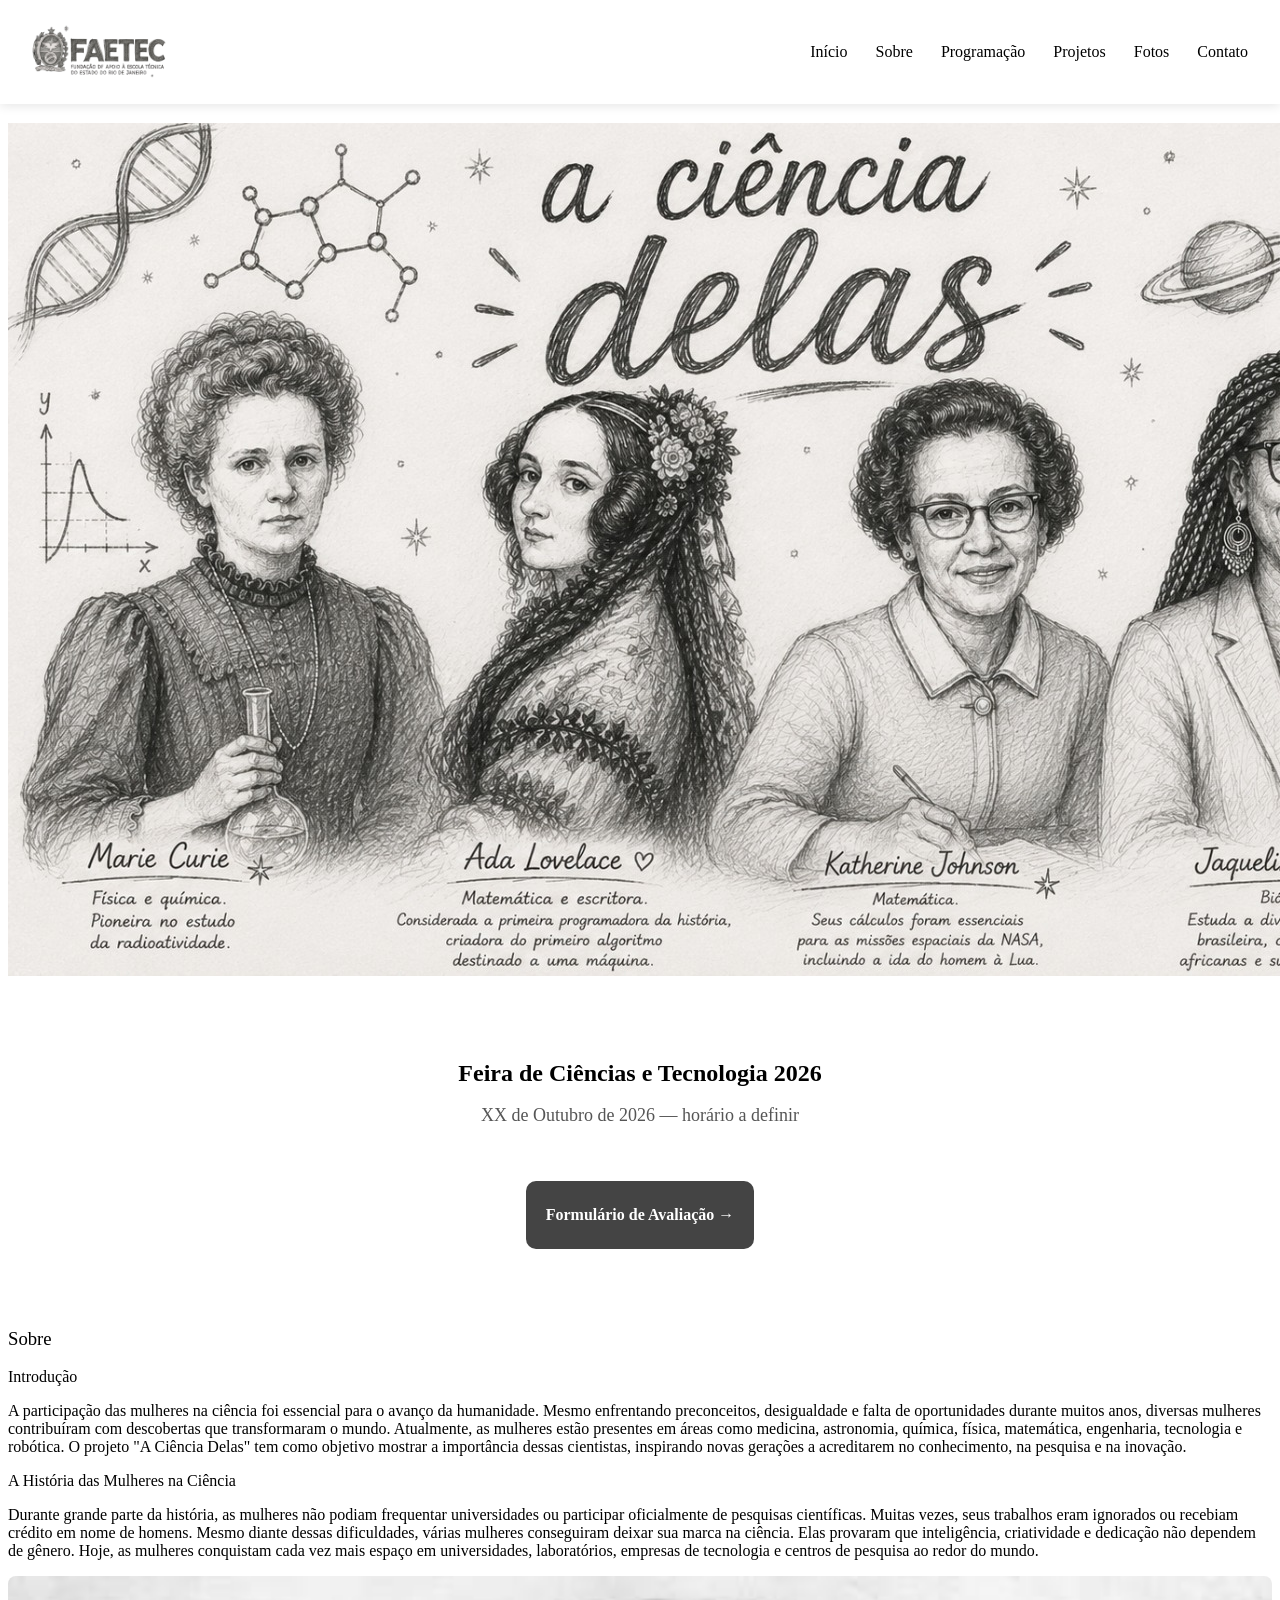
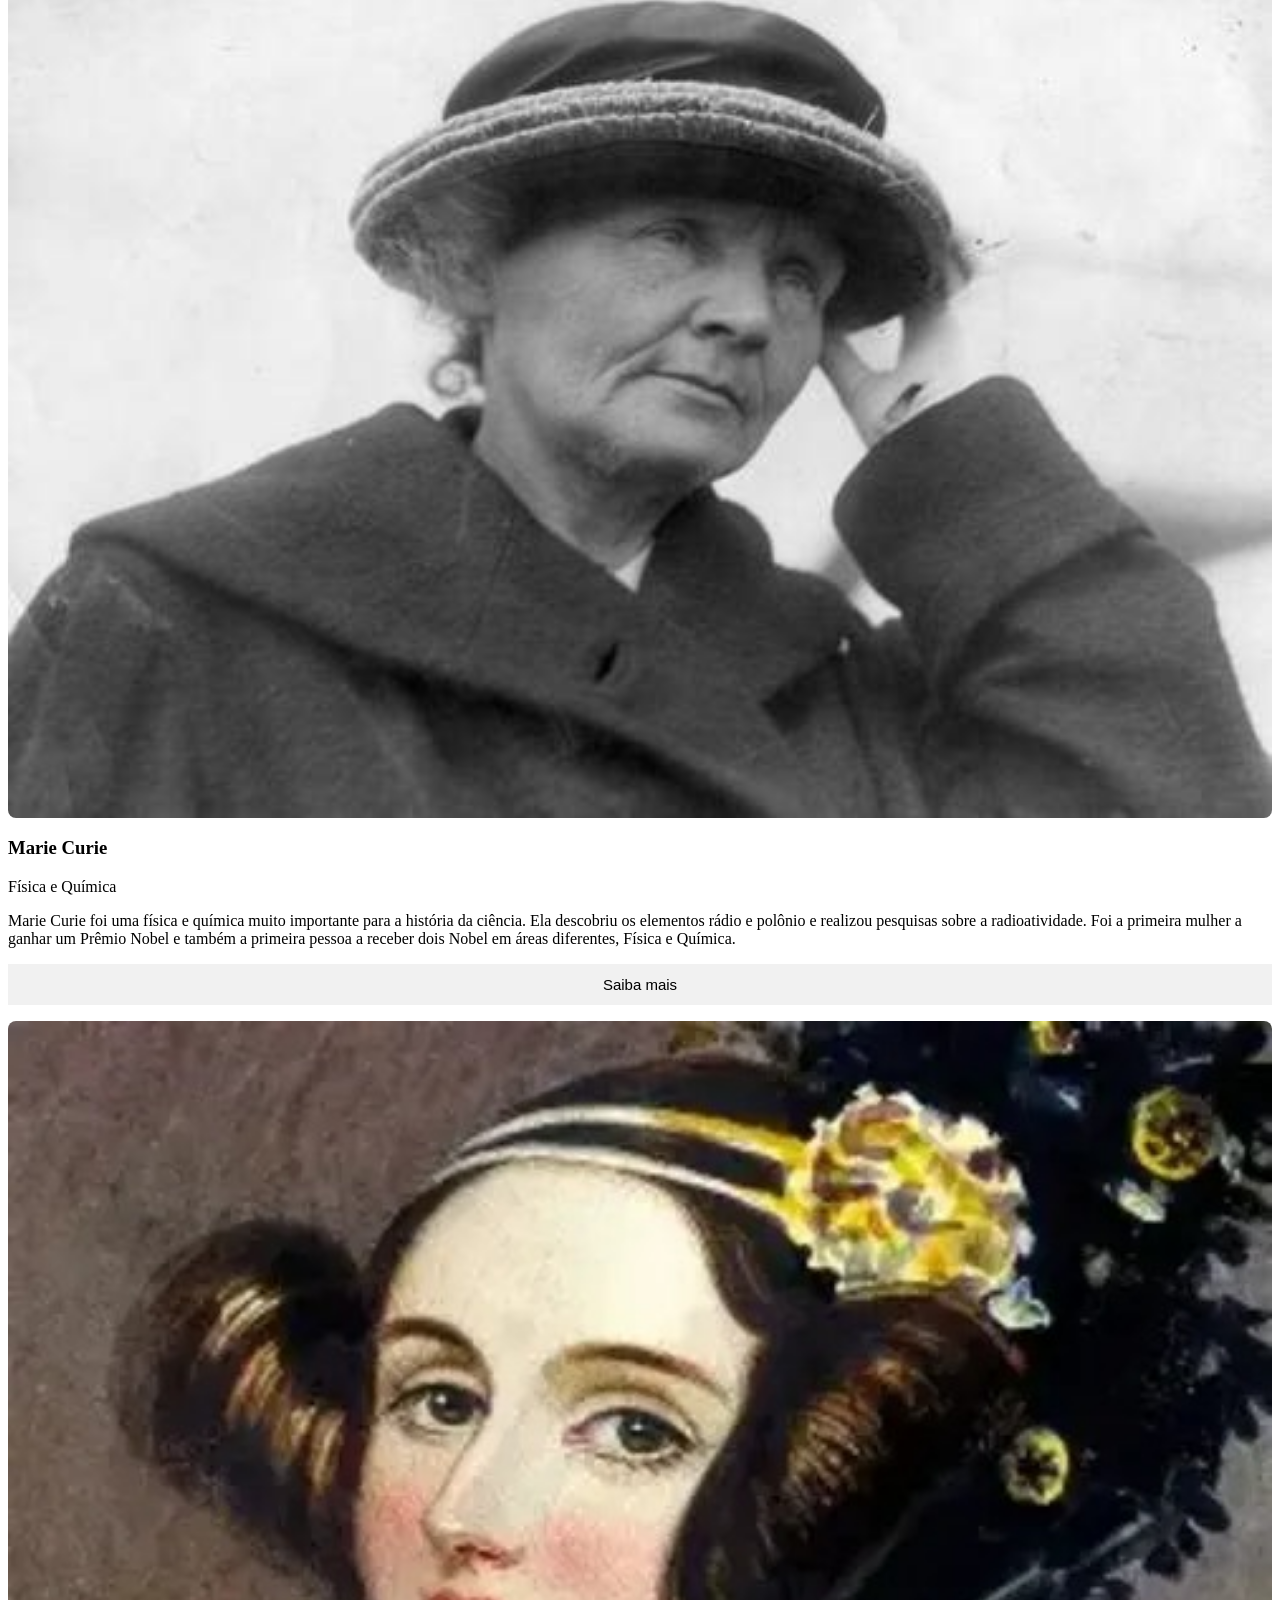
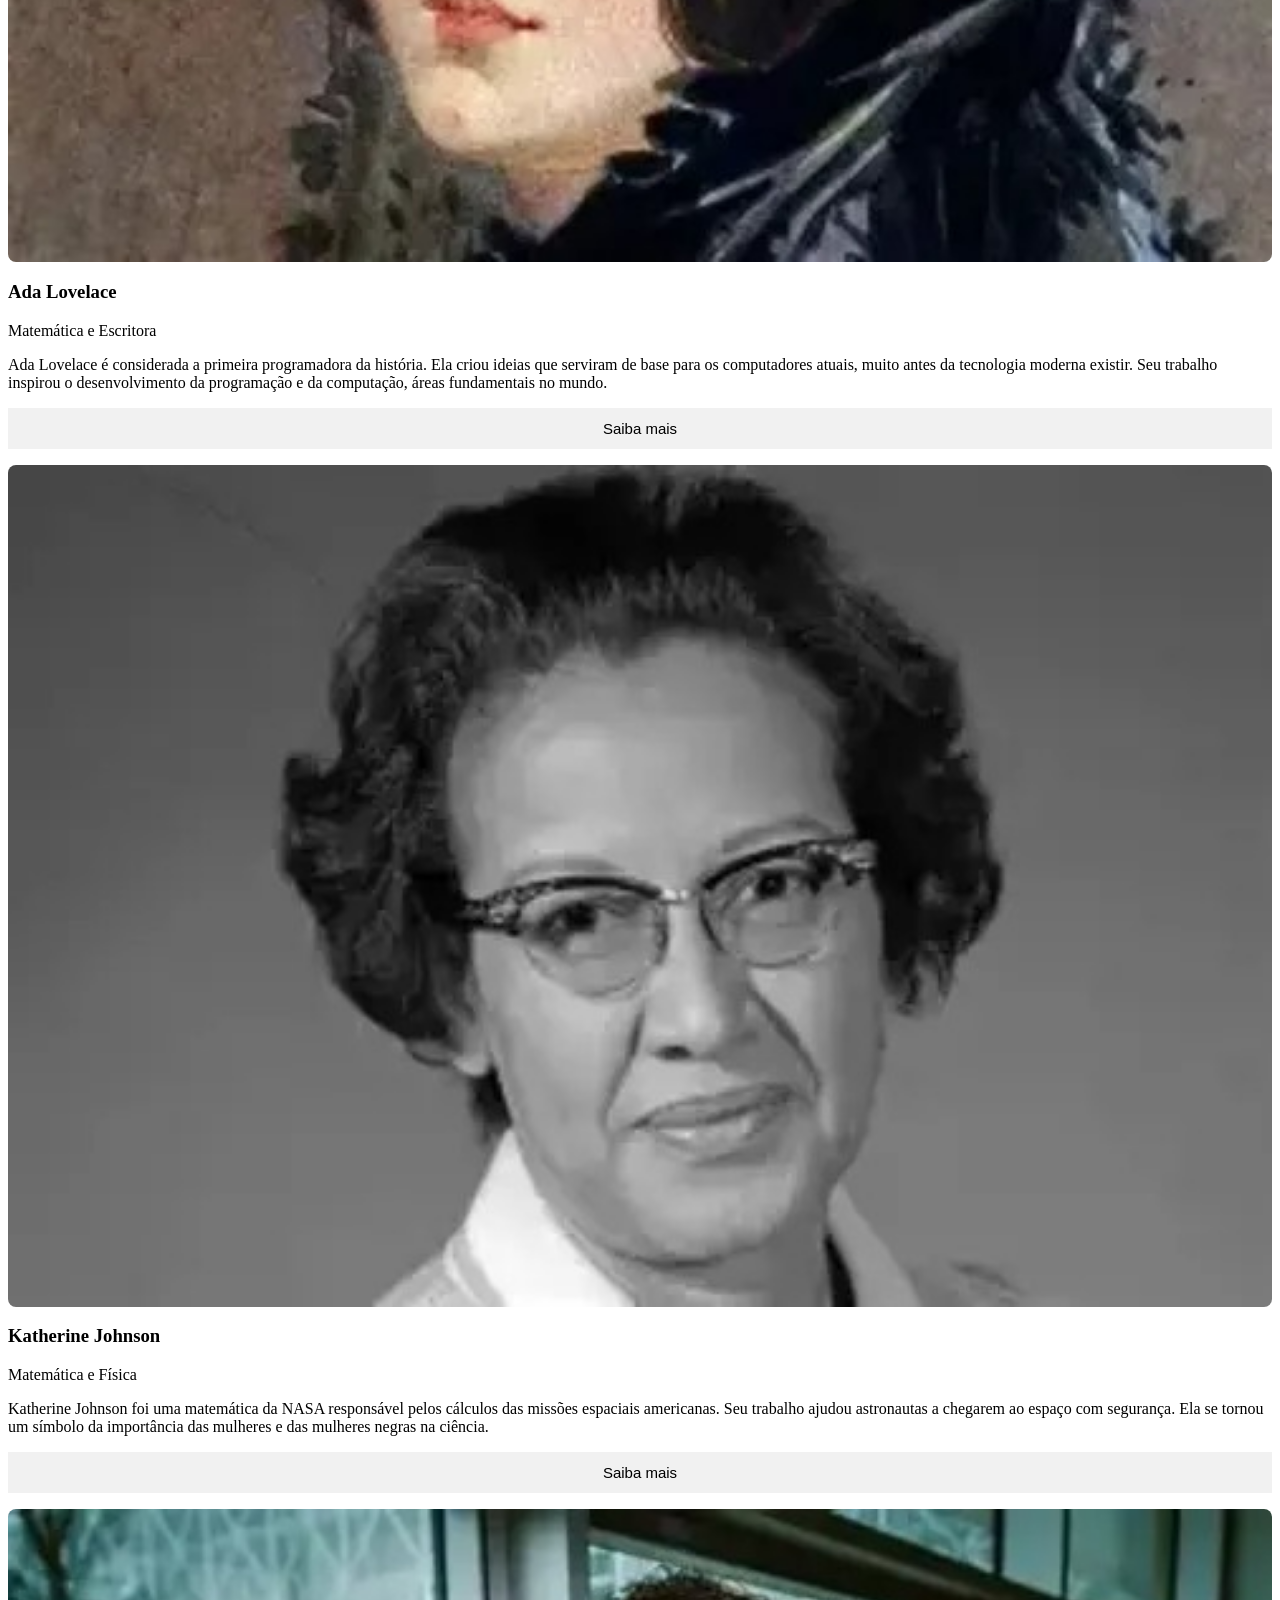
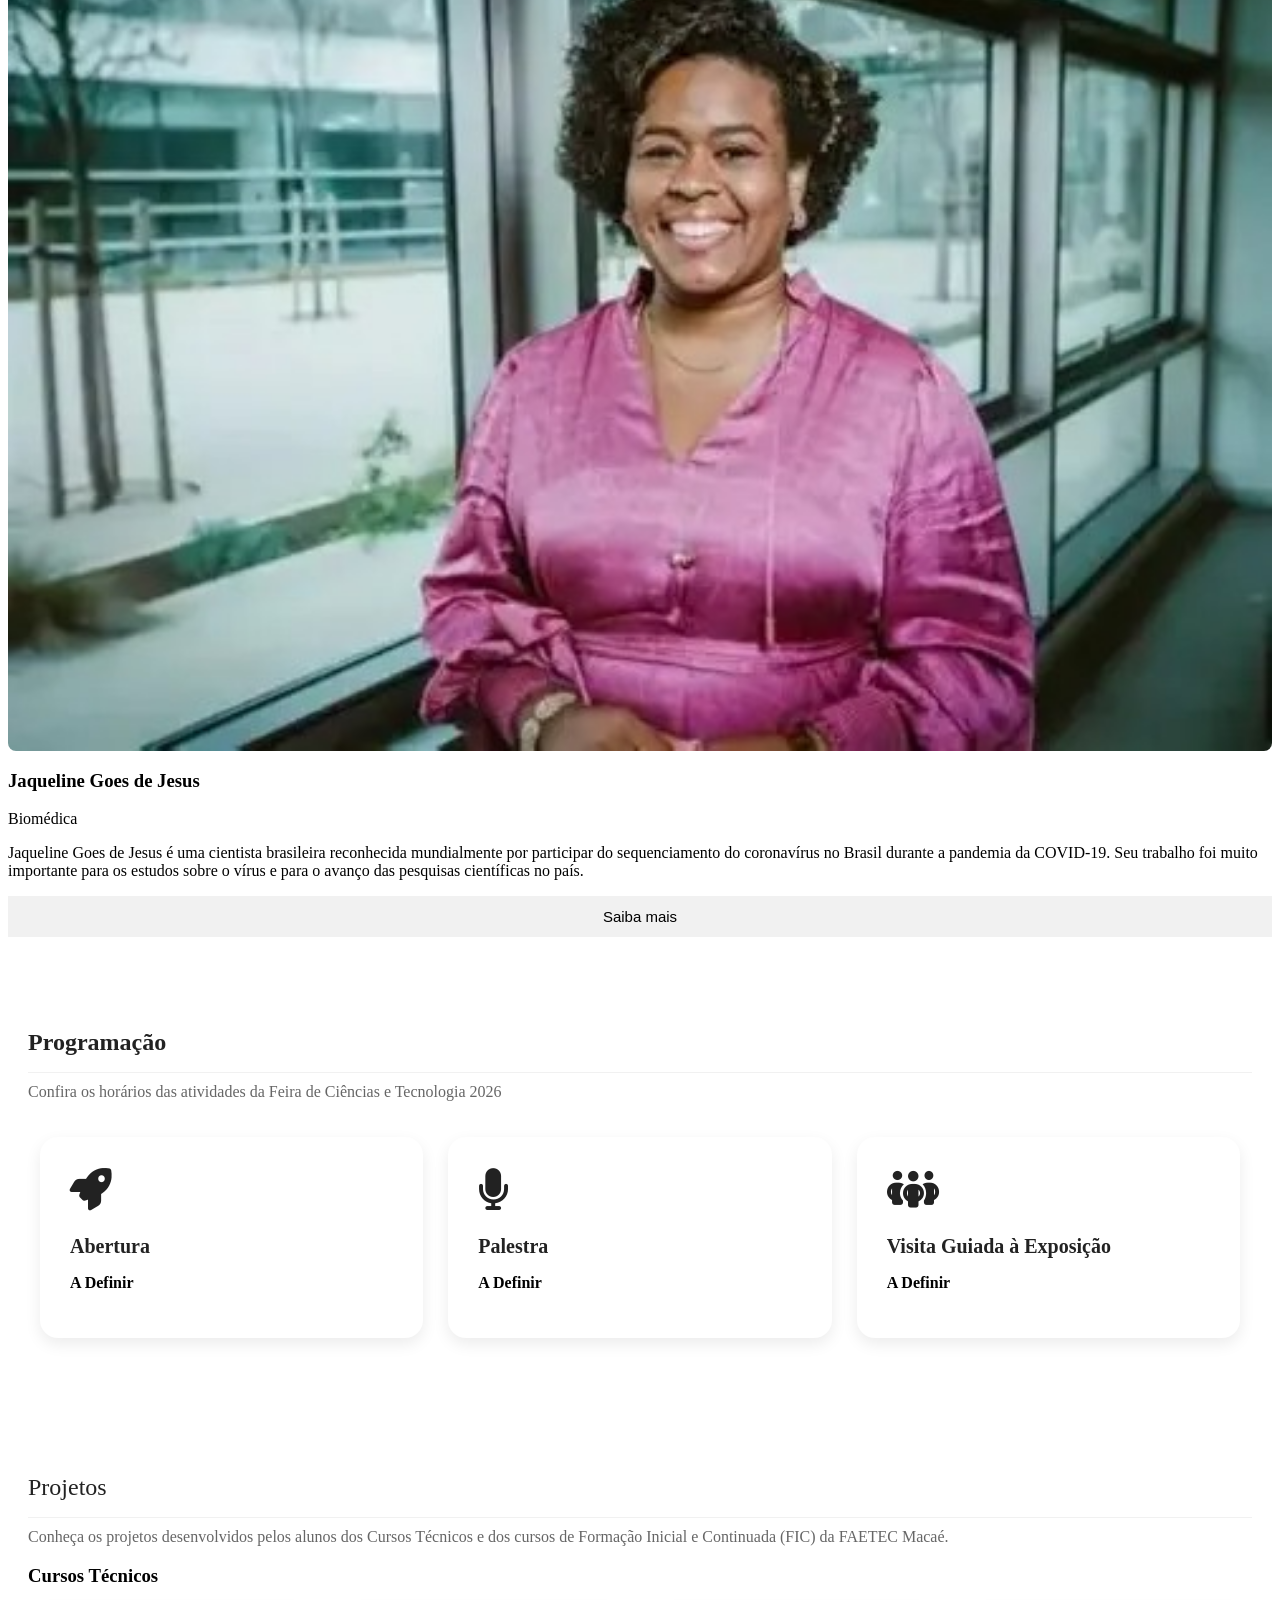
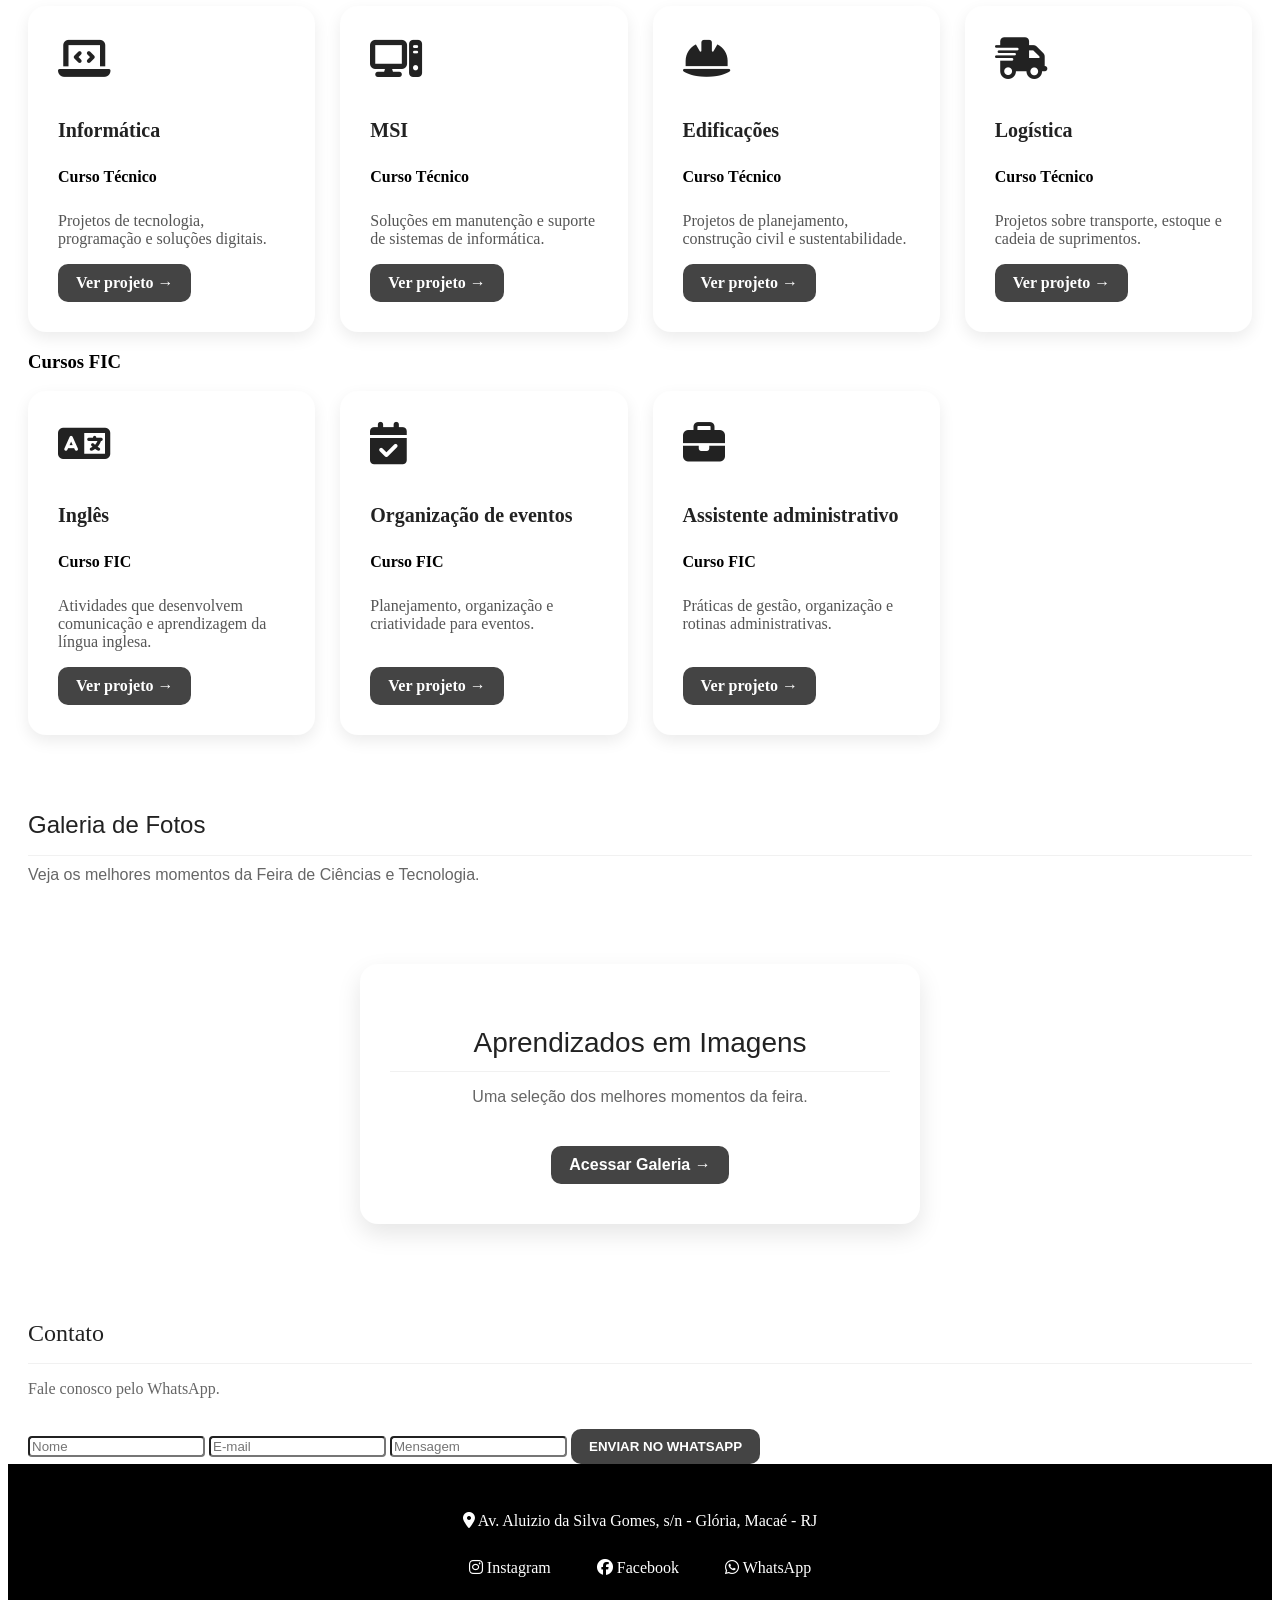
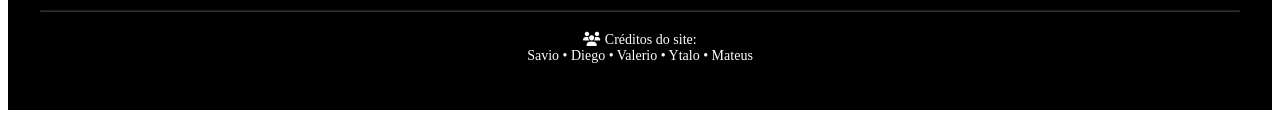
==== commit 6f877081: ".." ====
--- a/index.html
+++ b/index.html
@@ -260,117 +260,71 @@
     </div>
   </section>
 
-  <!-- Sessão de projetos -->
+  <!-- Sessão de projetos por curso -->
   <section id="projetos" class="w3-content projetos-section">
-
     <div class="projetos-cabecalho">
-      <h2 class="projetos-titulo">
-        Projetos
-      </h2>
-
+      <h2 class="projetos-titulo">Projetos</h2>
       <p class="projetos-subtitulo">
-          Conheça os projetos da Feira de Ciências e Tecnologia 2026 desenvolvidos pelas turmas da FAETEC Macaé.
-      </p>
-    </div>
-
-    <br>
-    <br>
-
+        Conheça os projetos desenvolvidos pelos alunos dos Cursos Técnicos e dos cursos de Formação Inicial e Continuada (FIC) da FAETEC Macaé.
+      </p>
+    </div>
+
+    <h3 class="projetos-grupo-titulo">Cursos Técnicos</h3>
     <div class="grid-projetos">
-
-      <!-- Card 1 -->
       <div class="projeto-card">
-        <div class="projeto-icone">
-          <i class="fa-solid fa-solar-panel"></i>
-        </div>
-
-        <h3 class="projeto-titulo">
-          Sistema Solar Interativo
-        </h3>
-
-        <p class="projeto-curso">
-          Técnico MSI
-        </p>
-
-        <p class="projeto-descricao">
-          Modelo interativo com simulação dos planetas.
-        </p>
-
-        <a href="projetos-temporario.html" class="projetos-btn">
-          Ver projeto →
-        </a>
-      </div>
-
-      <!-- Card 2 -->
+        <div class="projeto-icone"><i class="fa-solid fa-laptop-code"></i></div>
+        <h3 class="projeto-titulo">Informática</h3>
+        <p class="projeto-curso">Curso Técnico</p>
+        <p class="projeto-descricao">Projetos de tecnologia, programação e soluções digitais.</p>
+        <a href="projetos-temporario.html" class="projetos-btn">Ver projeto →</a>
+      </div>
       <div class="projeto-card">
-        <div class="projeto-icone">
-          <i class="fa-solid fa-truck"></i>
-        </div>
-
-        <h3 class="projeto-titulo">
-          Rotas Inteligentes
-        </h3>
-
-        <p class="projeto-curso">
-          Técnico Logística
-        </p>
-
-        <p class="projeto-descricao">
-          Otimização de transporte e distribuição.
-        </p>
-
-        <a href="projetos-temporario.html" class="projetos-btn">
-          Ver projeto →
-        </a>
-      </div>
-
-      <!-- Card 3 -->
+        <div class="projeto-icone"><i class="fa-solid fa-computer"></i></div>
+        <h3 class="projeto-titulo">MSI</h3>
+        <p class="projeto-curso">Curso Técnico</p>
+        <p class="projeto-descricao">Soluções em manutenção e suporte de sistemas de informática.</p>
+        <a href="projetos-temporario.html" class="projetos-btn">Ver projeto →</a>
+      </div>
       <div class="projeto-card">
-        <div class="projeto-icone">
-          <i class="fa-solid fa-house"></i>
-        </div>
-
-        <h3 class="projeto-titulo">
-          Casa Sustentável
-        </h3>
-
-        <p class="projeto-curso">
-          Técnico Edificações
-        </p>
-
-        <p class="projeto-descricao">
-          Protótipo sustentável.
-        </p>
-
-        <a href="projetos-temporario.html" class="projetos-btn">
-          Ver projeto →
-        </a>
-      </div>
-
-      <!-- Card 4 -->
+        <div class="projeto-icone"><i class="fa-solid fa-helmet-safety"></i></div>
+        <h3 class="projeto-titulo">Edificações</h3>
+        <p class="projeto-curso">Curso Técnico</p>
+        <p class="projeto-descricao">Projetos de planejamento, construção civil e sustentabilidade.</p>
+        <a href="projetos-temporario.html" class="projetos-btn">Ver projeto →</a>
+      </div>
       <div class="projeto-card">
-        <div class="projeto-icone">
-          <i class="fa-solid fa-robot"></i>
-        </div>
-
-        <h3 class="projeto-titulo">
-          Robô Programável
-        </h3>
-
-        <p class="projeto-curso">
-          Cursos FIC
-        </p>
-
-        <p class="projeto-descricao">
-          Automação e programação aplicada.
-        </p>
-
-        <a href="projetos-temporario.html" class="projetos-btn">
-          Ver projeto →
-        </a>
-      </div>
-    </div>
-
+        <div class="projeto-icone"><i class="fa-solid fa-truck-fast"></i></div>
+        <h3 class="projeto-titulo">Logística</h3>
+        <p class="projeto-curso">Curso Técnico</p>
+        <p class="projeto-descricao">Projetos sobre transporte, estoque e cadeia de suprimentos.</p>
+        <a href="projetos-temporario.html" class="projetos-btn">Ver projeto →</a>
+      </div>
+    </div>
+
+    <h3 class="projetos-grupo-titulo">Cursos FIC</h3>
+    <div class="grid-projetos">
+      <div class="projeto-card projeto-card-fic">
+        <div class="projeto-icone"><i class="fa-solid fa-language"></i></div>
+        <h3 class="projeto-titulo">Inglês</h3>
+        <p class="projeto-curso">Curso FIC</p>
+        <p class="projeto-descricao">Atividades que desenvolvem comunicação e aprendizagem da língua inglesa.</p>
+        <a href="projetos-temporario.html" class="projetos-btn">Ver projeto →</a>
+      </div>
+      <div class="projeto-card projeto-card-fic">
+        <div class="projeto-icone"><i class="fa-solid fa-calendar-check"></i></div>
+        <h3 class="projeto-titulo">Organização de eventos</h3>
+        <p class="projeto-curso">Curso FIC</p>
+        <p class="projeto-descricao">Planejamento, organização e criatividade para eventos.</p>
+        <a href="projetos-temporario.html" class="projetos-btn">Ver projeto →</a>
+      </div>
+      <div class="projeto-card projeto-card-fic">
+        <div class="projeto-icone"><i class="fa-solid fa-briefcase"></i></div>
+        <h3 class="projeto-titulo">Assistente administrativo</h3>
+        <p class="projeto-curso">Curso FIC</p>
+        <p class="projeto-descricao">Práticas de gestão, organização e rotinas administrativas.</p>
+        <a href="projetos-temporario.html" class="projetos-btn">Ver projeto →</a>
+      </div>
+    </div>
   </section>
   
   <!-- Sessão de fotos -->
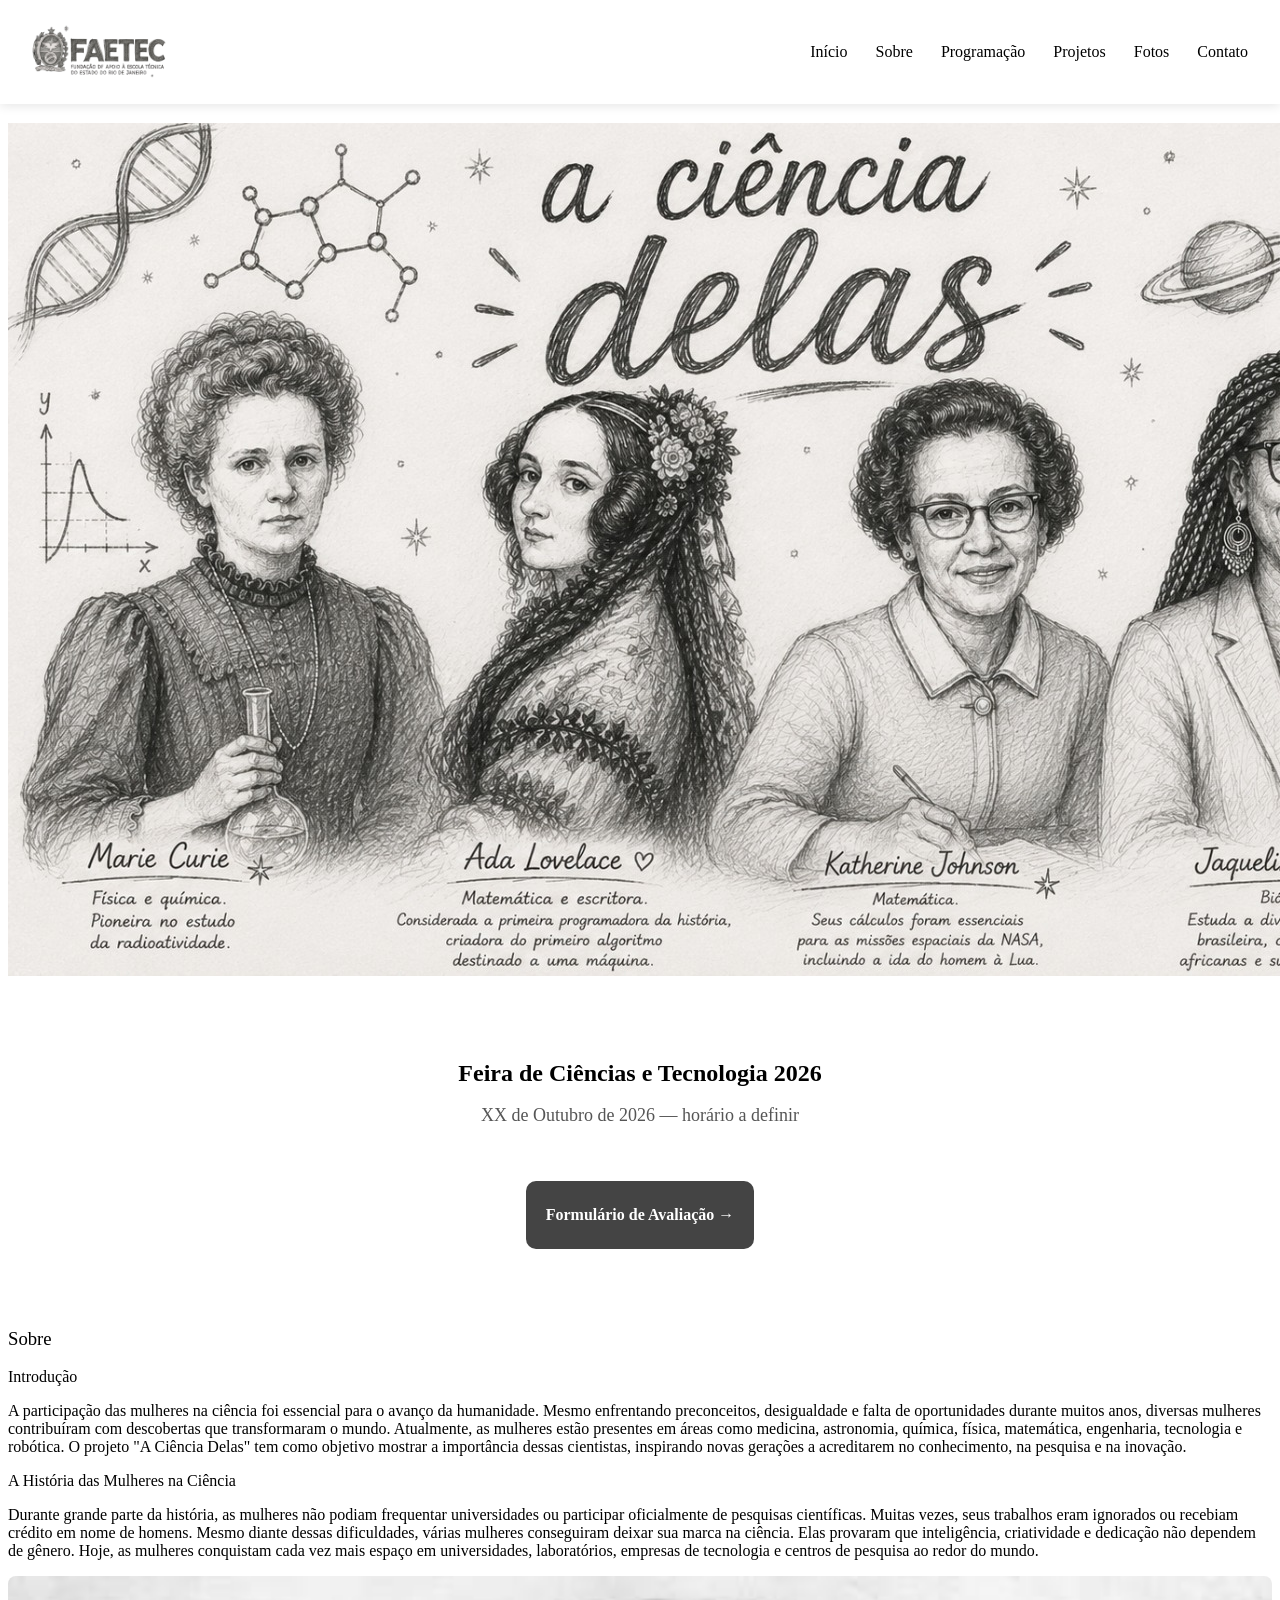
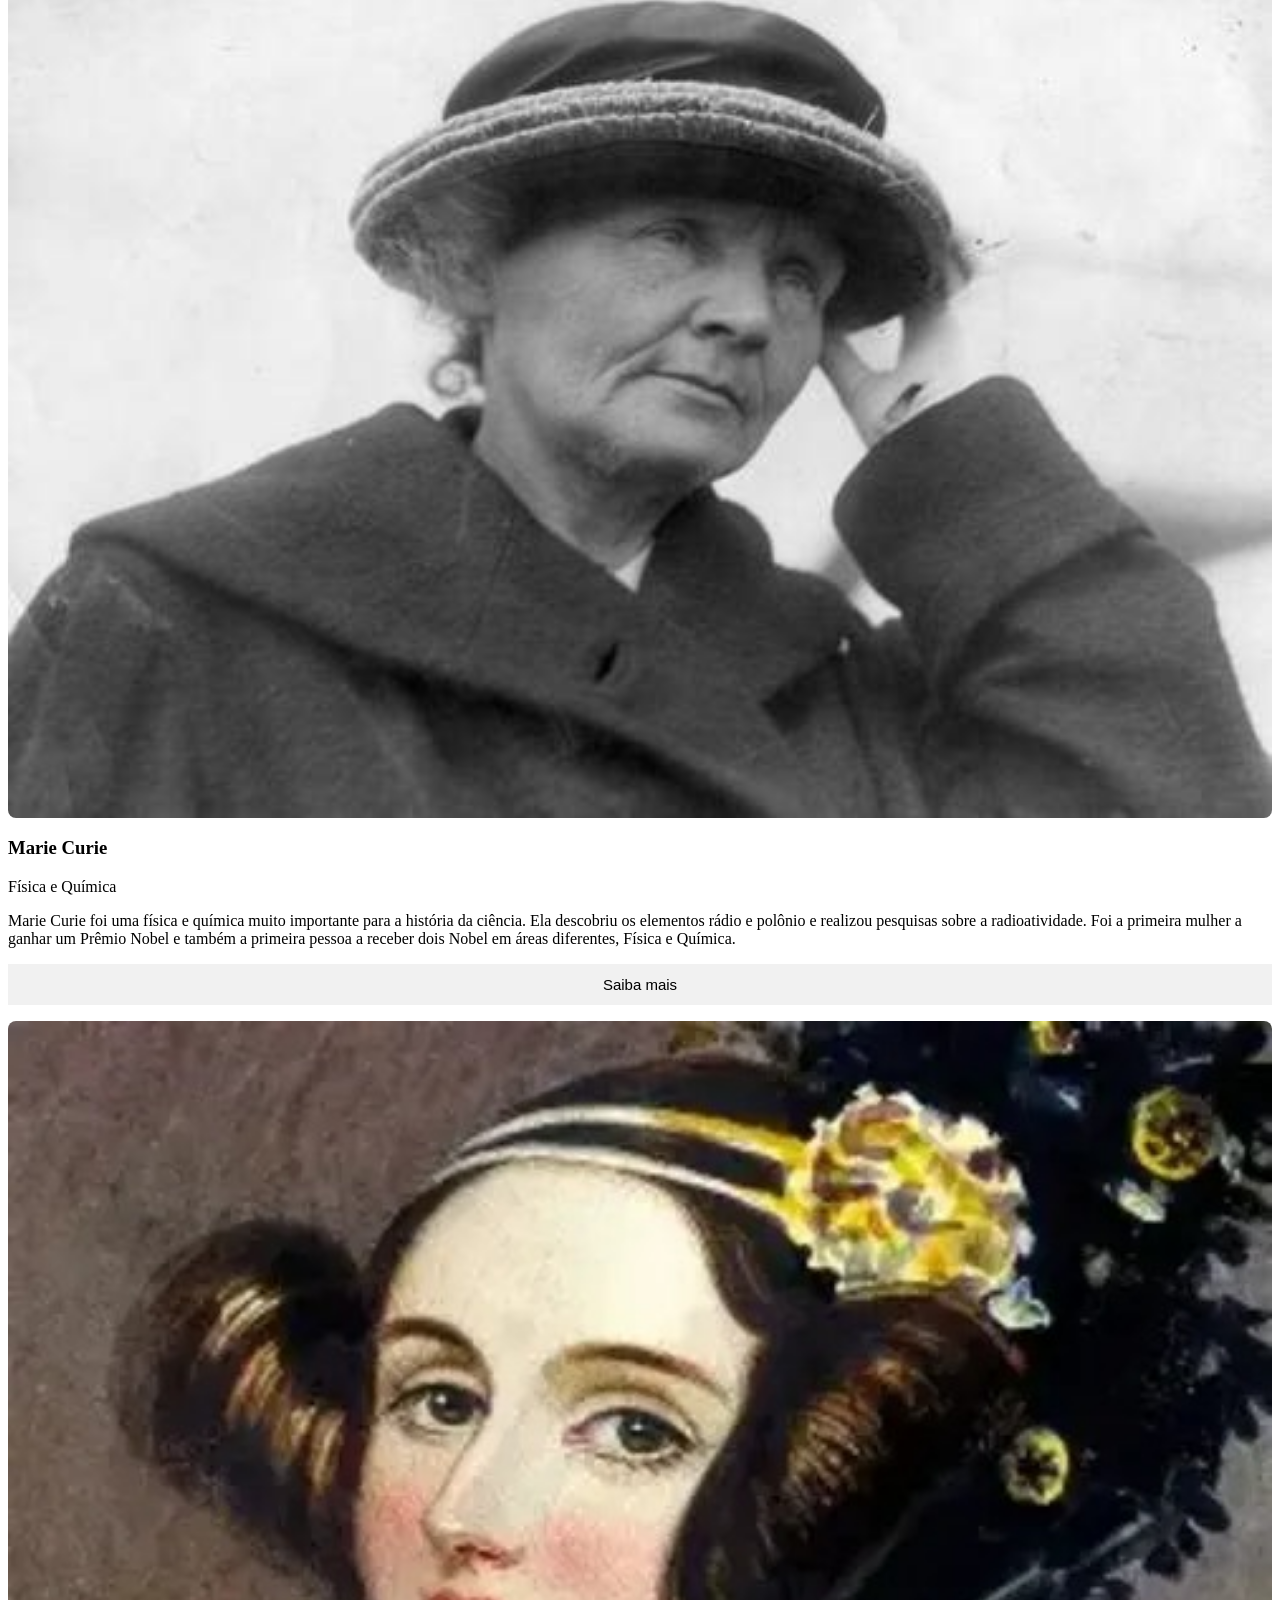
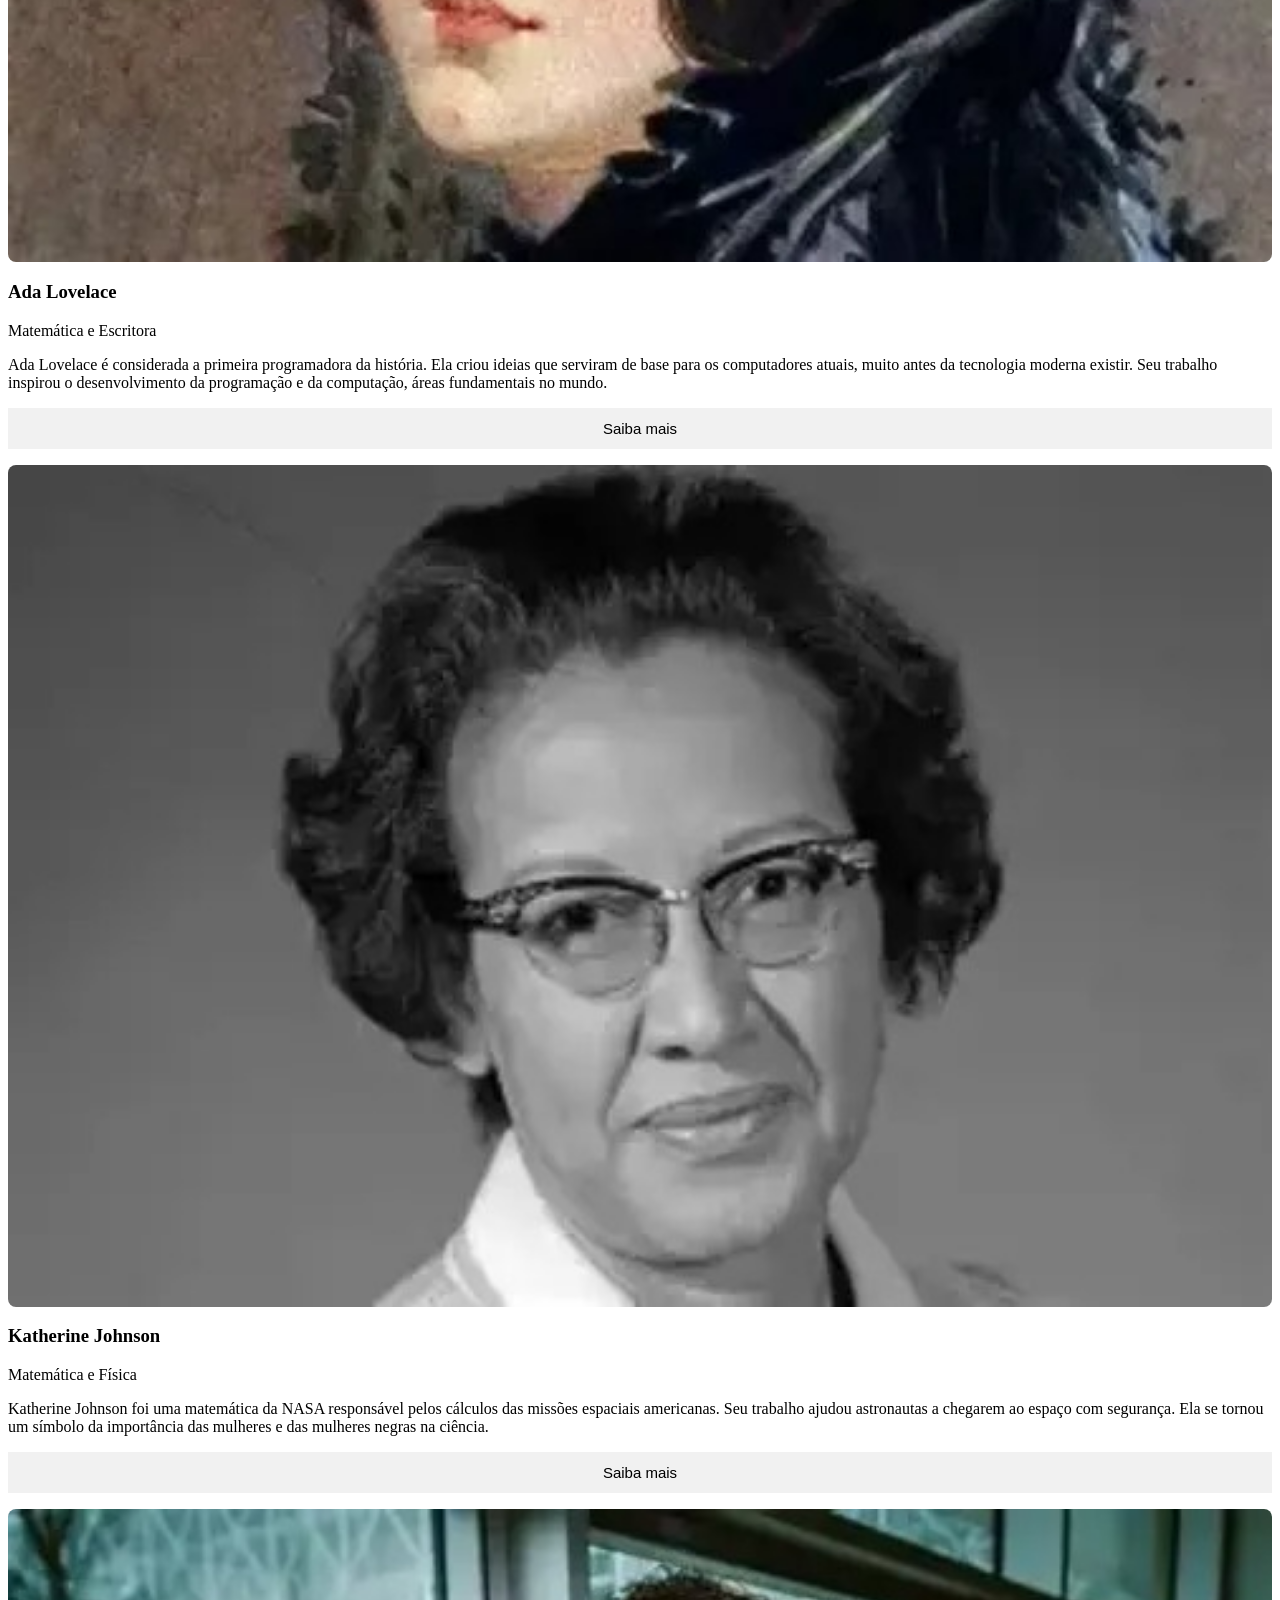
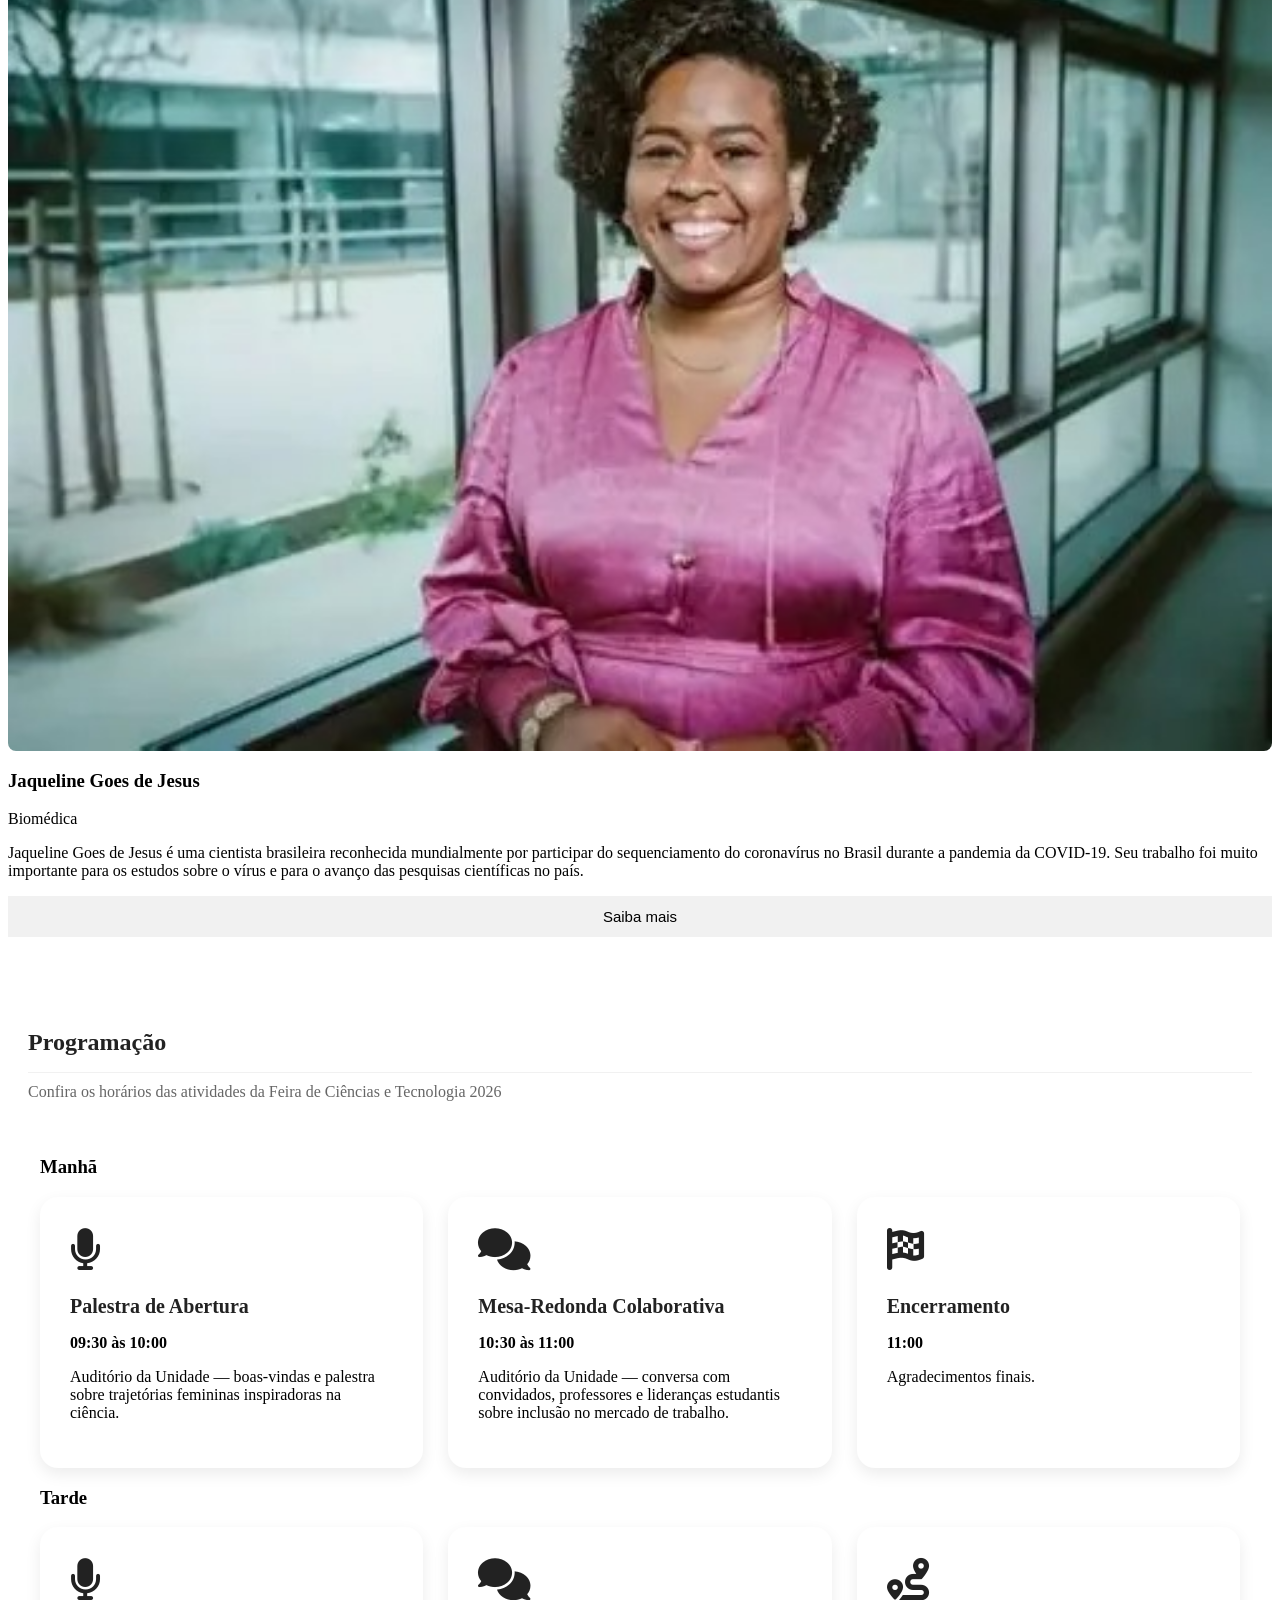
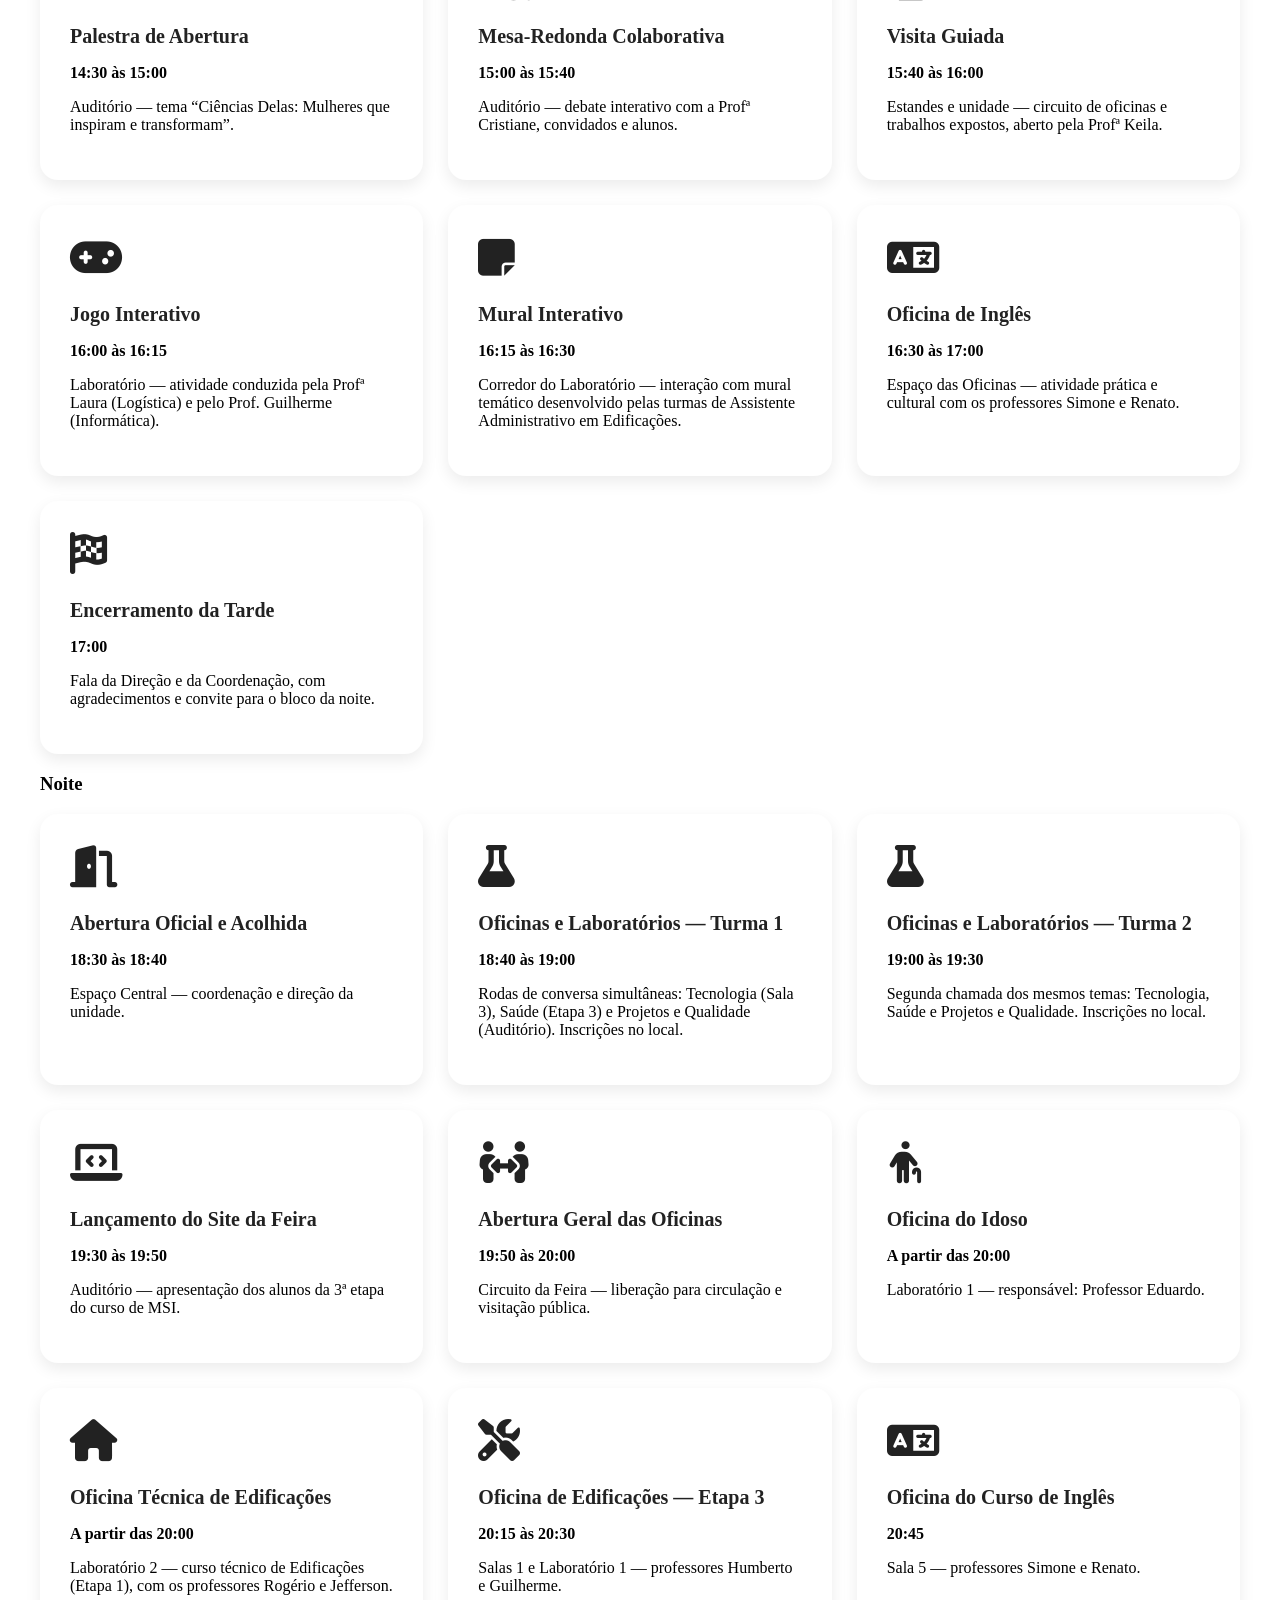
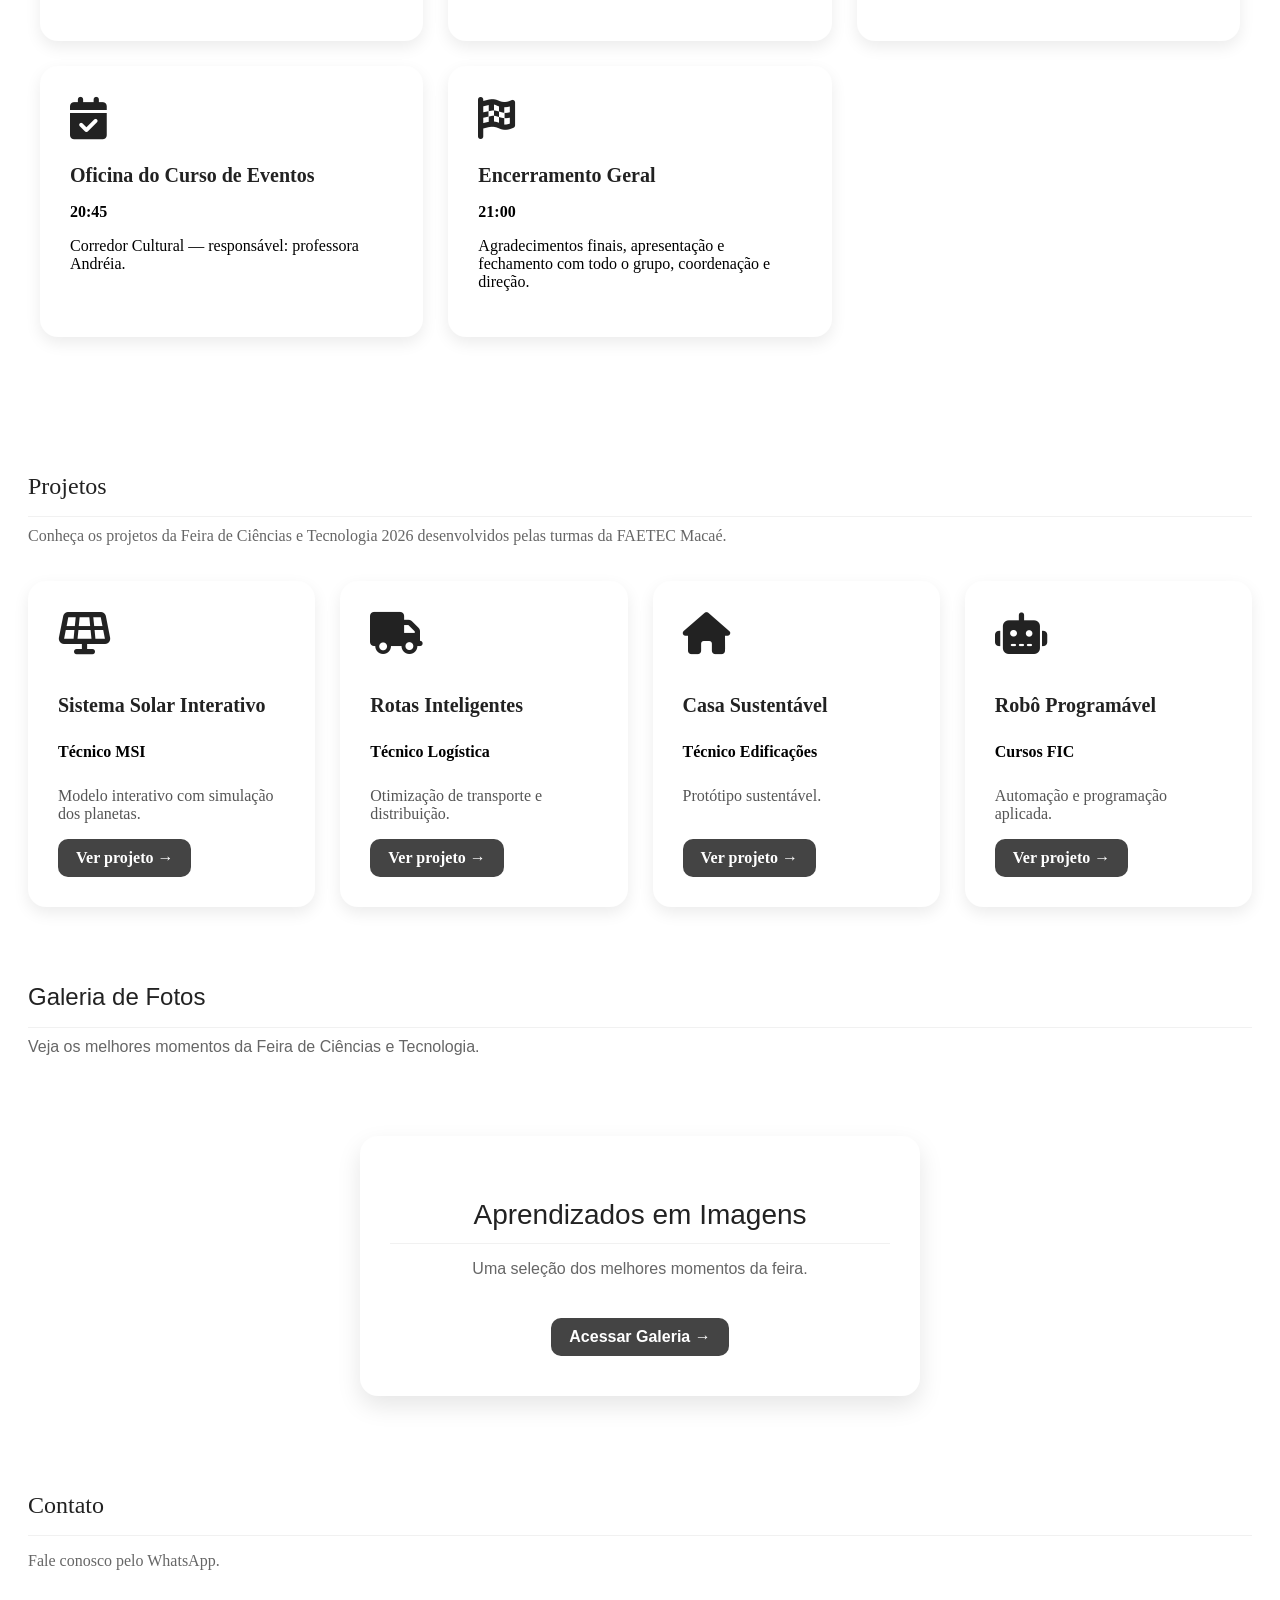
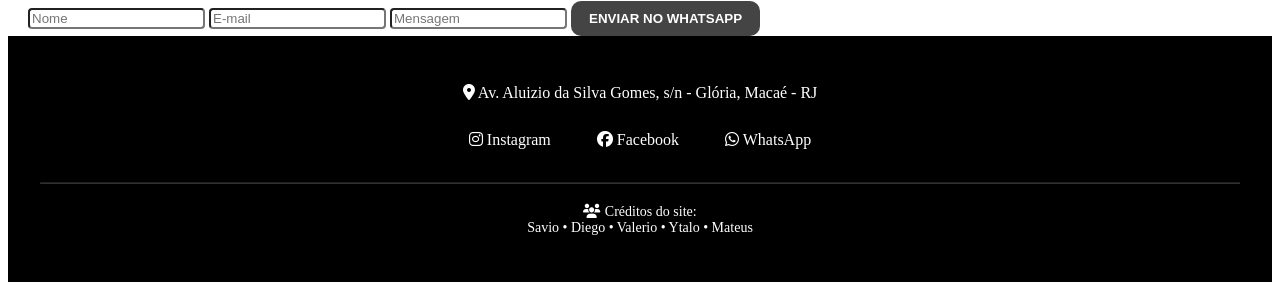
==== commit 680558a1: "." ====
--- a/index.html
+++ b/index.html
@@ -205,126 +205,261 @@
     <br>
     <br>
 
-    <!-- CONTEÚDO -->
+    <!-- Programação organizada por turno -->
     <div class="programacao-container">
 
+      <h3 class="programacao-periodo">Manhã</h3>
       <div class="programacao-grid">
-
-        <!-- Abertura -->
-        <div class="programacao-card">
-          <div class="programacao-icone">
-            <i class="fa-solid fa-rocket"></i>
-          </div>
-
-          <h3 class="programacao-card-titulo">
-            Abertura
-          </h3>
-
-          <p class="programacao-horario">
-            A Definir
-          </p>
-        </div>
-
-        <!-- Palestra -->
-        <div class="programacao-card">
-          <div class="programacao-icone">
-            <i class="fa-solid fa-microphone"></i>
-          </div>
-
-          <h3 class="programacao-card-titulo">
-            Palestra
-          </h3>
-
-          <p class="programacao-horario">
-            A Definir
-          </p>
-        </div>
-
-        <!-- Visita -->
-        <div class="programacao-card">
-          <div class="programacao-icone">
-            <i class="fa-solid fa-people-group"></i>
-          </div>
-
-          <h3 class="programacao-card-titulo">
-            Visita Guiada à Exposição
-          </h3>
-
-          <p class="programacao-horario">
-            A Definir
-          </p>
-        </div>
-
+        <div class="programacao-card">
+          <div class="programacao-icone"><i class="fa-solid fa-microphone"></i></div>
+          <h3 class="programacao-card-titulo">Palestra de Abertura</h3>
+          <p class="programacao-horario">09:30 às 10:00</p>
+          <p>Auditório da Unidade — boas-vindas e palestra sobre trajetórias femininas inspiradoras na ciência.</p>
+        </div>
+        <div class="programacao-card">
+          <div class="programacao-icone"><i class="fa-solid fa-comments"></i></div>
+          <h3 class="programacao-card-titulo">Mesa-Redonda Colaborativa</h3>
+          <p class="programacao-horario">10:30 às 11:00</p>
+          <p>Auditório da Unidade — conversa com convidados, professores e lideranças estudantis sobre inclusão no mercado de trabalho.</p>
+        </div>
+        <div class="programacao-card">
+          <div class="programacao-icone"><i class="fa-solid fa-flag-checkered"></i></div>
+          <h3 class="programacao-card-titulo">Encerramento</h3>
+          <p class="programacao-horario">11:00</p>
+          <p>Agradecimentos finais.</p>
+        </div>
+      </div>
+
+      <h3 class="programacao-periodo">Tarde</h3>
+      <div class="programacao-grid">
+        <div class="programacao-card">
+          <div class="programacao-icone"><i class="fa-solid fa-microphone"></i></div>
+          <h3 class="programacao-card-titulo">Palestra de Abertura</h3>
+          <p class="programacao-horario">14:30 às 15:00</p>
+          <p>Auditório — tema “Ciências Delas: Mulheres que inspiram e transformam”.</p>
+        </div>
+        <div class="programacao-card">
+          <div class="programacao-icone"><i class="fa-solid fa-comments"></i></div>
+          <h3 class="programacao-card-titulo">Mesa-Redonda Colaborativa</h3>
+          <p class="programacao-horario">15:00 às 15:40</p>
+          <p>Auditório — debate interativo com a Profª Cristiane, convidados e alunos.</p>
+        </div>
+        <div class="programacao-card">
+          <div class="programacao-icone"><i class="fa-solid fa-route"></i></div>
+          <h3 class="programacao-card-titulo">Visita Guiada</h3>
+          <p class="programacao-horario">15:40 às 16:00</p>
+          <p>Estandes e unidade — circuito de oficinas e trabalhos expostos, aberto pela Profª Keila.</p>
+        </div>
+        <div class="programacao-card">
+          <div class="programacao-icone"><i class="fa-solid fa-gamepad"></i></div>
+          <h3 class="programacao-card-titulo">Jogo Interativo</h3>
+          <p class="programacao-horario">16:00 às 16:15</p>
+          <p>Laboratório — atividade conduzida pela Profª Laura (Logística) e pelo Prof. Guilherme (Informática).</p>
+        </div>
+        <div class="programacao-card">
+          <div class="programacao-icone"><i class="fa-solid fa-note-sticky"></i></div>
+          <h3 class="programacao-card-titulo">Mural Interativo</h3>
+          <p class="programacao-horario">16:15 às 16:30</p>
+          <p>Corredor do Laboratório — interação com mural temático desenvolvido pelas turmas de Assistente Administrativo em Edificações.</p>
+        </div>
+        <div class="programacao-card">
+          <div class="programacao-icone"><i class="fa-solid fa-language"></i></div>
+          <h3 class="programacao-card-titulo">Oficina de Inglês</h3>
+          <p class="programacao-horario">16:30 às 17:00</p>
+          <p>Espaço das Oficinas — atividade prática e cultural com os professores Simone e Renato.</p>
+        </div>
+        <div class="programacao-card">
+          <div class="programacao-icone"><i class="fa-solid fa-flag-checkered"></i></div>
+          <h3 class="programacao-card-titulo">Encerramento da Tarde</h3>
+          <p class="programacao-horario">17:00</p>
+          <p>Fala da Direção e da Coordenação, com agradecimentos e convite para o bloco da noite.</p>
+        </div>
+      </div>
+
+      <h3 class="programacao-periodo">Noite</h3>
+      <div class="programacao-grid">
+        <div class="programacao-card">
+          <div class="programacao-icone"><i class="fa-solid fa-door-open"></i></div>
+          <h3 class="programacao-card-titulo">Abertura Oficial e Acolhida</h3>
+          <p class="programacao-horario">18:30 às 18:40</p>
+          <p>Espaço Central — coordenação e direção da unidade.</p>
+        </div>
+        <div class="programacao-card">
+          <div class="programacao-icone"><i class="fa-solid fa-flask"></i></div>
+          <h3 class="programacao-card-titulo">Oficinas e Laboratórios — Turma 1</h3>
+          <p class="programacao-horario">18:40 às 19:00</p>
+          <p>Rodas de conversa simultâneas: Tecnologia (Sala 3), Saúde (Etapa 3) e Projetos e Qualidade (Auditório). Inscrições no local.</p>
+        </div>
+        <div class="programacao-card">
+          <div class="programacao-icone"><i class="fa-solid fa-flask"></i></div>
+          <h3 class="programacao-card-titulo">Oficinas e Laboratórios — Turma 2</h3>
+          <p class="programacao-horario">19:00 às 19:30</p>
+          <p>Segunda chamada dos mesmos temas: Tecnologia, Saúde e Projetos e Qualidade. Inscrições no local.</p>
+        </div>
+        <div class="programacao-card">
+          <div class="programacao-icone"><i class="fa-solid fa-laptop-code"></i></div>
+          <h3 class="programacao-card-titulo">Lançamento do Site da Feira</h3>
+          <p class="programacao-horario">19:30 às 19:50</p>
+          <p>Auditório — apresentação dos alunos da 3ª etapa do curso de MSI.</p>
+        </div>
+        <div class="programacao-card">
+          <div class="programacao-icone"><i class="fa-solid fa-people-arrows-left-right"></i></div>
+          <h3 class="programacao-card-titulo">Abertura Geral das Oficinas</h3>
+          <p class="programacao-horario">19:50 às 20:00</p>
+          <p>Circuito da Feira — liberação para circulação e visitação pública.</p>
+        </div>
+        <div class="programacao-card">
+          <div class="programacao-icone"><i class="fa-solid fa-person-cane"></i></div>
+          <h3 class="programacao-card-titulo">Oficina do Idoso</h3>
+          <p class="programacao-horario">A partir das 20:00</p>
+          <p>Laboratório 1 — responsável: Professor Eduardo.</p>
+        </div>
+        <div class="programacao-card">
+          <div class="programacao-icone"><i class="fa-solid fa-house"></i></div>
+          <h3 class="programacao-card-titulo">Oficina Técnica de Edificações</h3>
+          <p class="programacao-horario">A partir das 20:00</p>
+          <p>Laboratório 2 — curso técnico de Edificações (Etapa 1), com os professores Rogério e Jefferson.</p>
+        </div>
+        <div class="programacao-card">
+          <div class="programacao-icone"><i class="fa-solid fa-screwdriver-wrench"></i></div>
+          <h3 class="programacao-card-titulo">Oficina de Edificações — Etapa 3</h3>
+          <p class="programacao-horario">20:15 às 20:30</p>
+          <p>Salas 1 e Laboratório 1 — professores Humberto e Guilherme.</p>
+        </div>
+        <div class="programacao-card">
+          <div class="programacao-icone"><i class="fa-solid fa-language"></i></div>
+          <h3 class="programacao-card-titulo">Oficina do Curso de Inglês</h3>
+          <p class="programacao-horario">20:45</p>
+          <p>Sala 5 — professores Simone e Renato.</p>
+        </div>
+        <div class="programacao-card">
+          <div class="programacao-icone"><i class="fa-solid fa-calendar-check"></i></div>
+          <h3 class="programacao-card-titulo">Oficina do Curso de Eventos</h3>
+          <p class="programacao-horario">20:45</p>
+          <p>Corredor Cultural — responsável: professora Andréia.</p>
+        </div>
+        <div class="programacao-card">
+          <div class="programacao-icone"><i class="fa-solid fa-flag-checkered"></i></div>
+          <h3 class="programacao-card-titulo">Encerramento Geral</h3>
+          <p class="programacao-horario">21:00</p>
+          <p>Agradecimentos finais, apresentação e fechamento com todo o grupo, coordenação e direção.</p>
+        </div>
       </div>
 
     </div>
   </section>
 
-  <!-- Sessão de projetos por curso -->
+  <!-- Sessão de projetos -->
   <section id="projetos" class="w3-content projetos-section">
+
     <div class="projetos-cabecalho">
-      <h2 class="projetos-titulo">Projetos</h2>
+      <h2 class="projetos-titulo">
+        Projetos
+      </h2>
+
       <p class="projetos-subtitulo">
-        Conheça os projetos desenvolvidos pelos alunos dos Cursos Técnicos e dos cursos de Formação Inicial e Continuada (FIC) da FAETEC Macaé.
-      </p>
-    </div>
-
-    <h3 class="projetos-grupo-titulo">Cursos Técnicos</h3>
+          Conheça os projetos da Feira de Ciências e Tecnologia 2026 desenvolvidos pelas turmas da FAETEC Macaé.
+      </p>
+    </div>
+
+    <br>
+    <br>
+
     <div class="grid-projetos">
+
+      <!-- Card 1 -->
       <div class="projeto-card">
-        <div class="projeto-icone"><i class="fa-solid fa-laptop-code"></i></div>
-        <h3 class="projeto-titulo">Informática</h3>
-        <p class="projeto-curso">Curso Técnico</p>
-        <p class="projeto-descricao">Projetos de tecnologia, programação e soluções digitais.</p>
-        <a href="projetos-temporario.html" class="projetos-btn">Ver projeto →</a>
-      </div>
+        <div class="projeto-icone">
+          <i class="fa-solid fa-solar-panel"></i>
+        </div>
+
+        <h3 class="projeto-titulo">
+          Sistema Solar Interativo
+        </h3>
+
+        <p class="projeto-curso">
+          Técnico MSI
+        </p>
+
+        <p class="projeto-descricao">
+          Modelo interativo com simulação dos planetas.
+        </p>
+
+        <a href="projetos-temporario.html" class="projetos-btn">
+          Ver projeto →
+        </a>
+      </div>
+
+      <!-- Card 2 -->
       <div class="projeto-card">
-        <div class="projeto-icone"><i class="fa-solid fa-computer"></i></div>
-        <h3 class="projeto-titulo">MSI</h3>
-        <p class="projeto-curso">Curso Técnico</p>
-        <p class="projeto-descricao">Soluções em manutenção e suporte de sistemas de informática.</p>
-        <a href="projetos-temporario.html" class="projetos-btn">Ver projeto →</a>
-      </div>
+        <div class="projeto-icone">
+          <i class="fa-solid fa-truck"></i>
+        </div>
+
+        <h3 class="projeto-titulo">
+          Rotas Inteligentes
+        </h3>
+
+        <p class="projeto-curso">
+          Técnico Logística
+        </p>
+
+        <p class="projeto-descricao">
+          Otimização de transporte e distribuição.
+        </p>
+
+        <a href="projetos-temporario.html" class="projetos-btn">
+          Ver projeto →
+        </a>
+      </div>
+
+      <!-- Card 3 -->
       <div class="projeto-card">
-        <div class="projeto-icone"><i class="fa-solid fa-helmet-safety"></i></div>
-        <h3 class="projeto-titulo">Edificações</h3>
-        <p class="projeto-curso">Curso Técnico</p>
-        <p class="projeto-descricao">Projetos de planejamento, construção civil e sustentabilidade.</p>
-        <a href="projetos-temporario.html" class="projetos-btn">Ver projeto →</a>
-      </div>
+        <div class="projeto-icone">
+          <i class="fa-solid fa-house"></i>
+        </div>
+
+        <h3 class="projeto-titulo">
+          Casa Sustentável
+        </h3>
+
+        <p class="projeto-curso">
+          Técnico Edificações
+        </p>
+
+        <p class="projeto-descricao">
+          Protótipo sustentável.
+        </p>
+
+        <a href="projetos-temporario.html" class="projetos-btn">
+          Ver projeto →
+        </a>
+      </div>
+
+      <!-- Card 4 -->
       <div class="projeto-card">
-        <div class="projeto-icone"><i class="fa-solid fa-truck-fast"></i></div>
-        <h3 class="projeto-titulo">Logística</h3>
-        <p class="projeto-curso">Curso Técnico</p>
-        <p class="projeto-descricao">Projetos sobre transporte, estoque e cadeia de suprimentos.</p>
-        <a href="projetos-temporario.html" class="projetos-btn">Ver projeto →</a>
-      </div>
-    </div>
-
-    <h3 class="projetos-grupo-titulo">Cursos FIC</h3>
-    <div class="grid-projetos">
-      <div class="projeto-card projeto-card-fic">
-        <div class="projeto-icone"><i class="fa-solid fa-language"></i></div>
-        <h3 class="projeto-titulo">Inglês</h3>
-        <p class="projeto-curso">Curso FIC</p>
-        <p class="projeto-descricao">Atividades que desenvolvem comunicação e aprendizagem da língua inglesa.</p>
-        <a href="projetos-temporario.html" class="projetos-btn">Ver projeto →</a>
-      </div>
-      <div class="projeto-card projeto-card-fic">
-        <div class="projeto-icone"><i class="fa-solid fa-calendar-check"></i></div>
-        <h3 class="projeto-titulo">Organização de eventos</h3>
-        <p class="projeto-curso">Curso FIC</p>
-        <p class="projeto-descricao">Planejamento, organização e criatividade para eventos.</p>
-        <a href="projetos-temporario.html" class="projetos-btn">Ver projeto →</a>
-      </div>
-      <div class="projeto-card projeto-card-fic">
-        <div class="projeto-icone"><i class="fa-solid fa-briefcase"></i></div>
-        <h3 class="projeto-titulo">Assistente administrativo</h3>
-        <p class="projeto-curso">Curso FIC</p>
-        <p class="projeto-descricao">Práticas de gestão, organização e rotinas administrativas.</p>
-        <a href="projetos-temporario.html" class="projetos-btn">Ver projeto →</a>
-      </div>
-    </div>
+        <div class="projeto-icone">
+          <i class="fa-solid fa-robot"></i>
+        </div>
+
+        <h3 class="projeto-titulo">
+          Robô Programável
+        </h3>
+
+        <p class="projeto-curso">
+          Cursos FIC
+        </p>
+
+        <p class="projeto-descricao">
+          Automação e programação aplicada.
+        </p>
+
+        <a href="projetos-temporario.html" class="projetos-btn">
+          Ver projeto →
+        </a>
+      </div>
+    </div>
+
   </section>
   
   <!-- Sessão de fotos -->
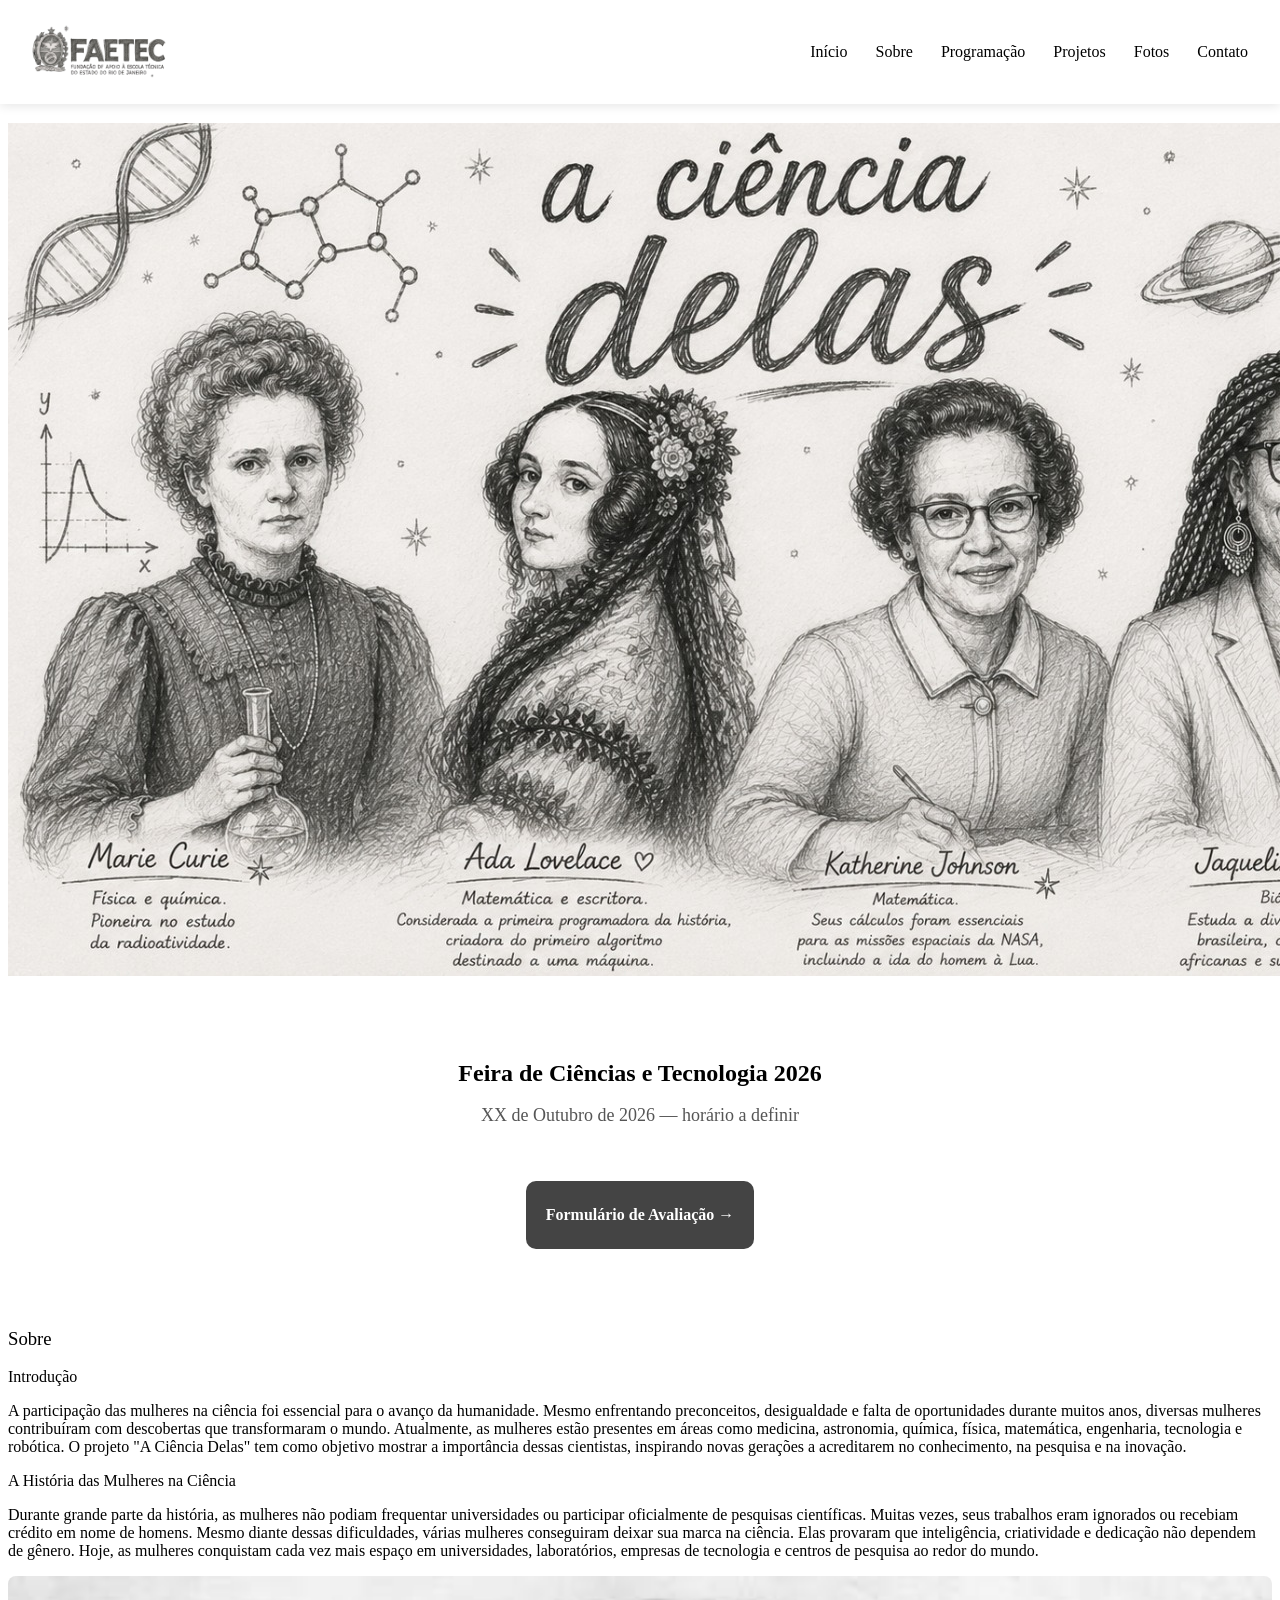
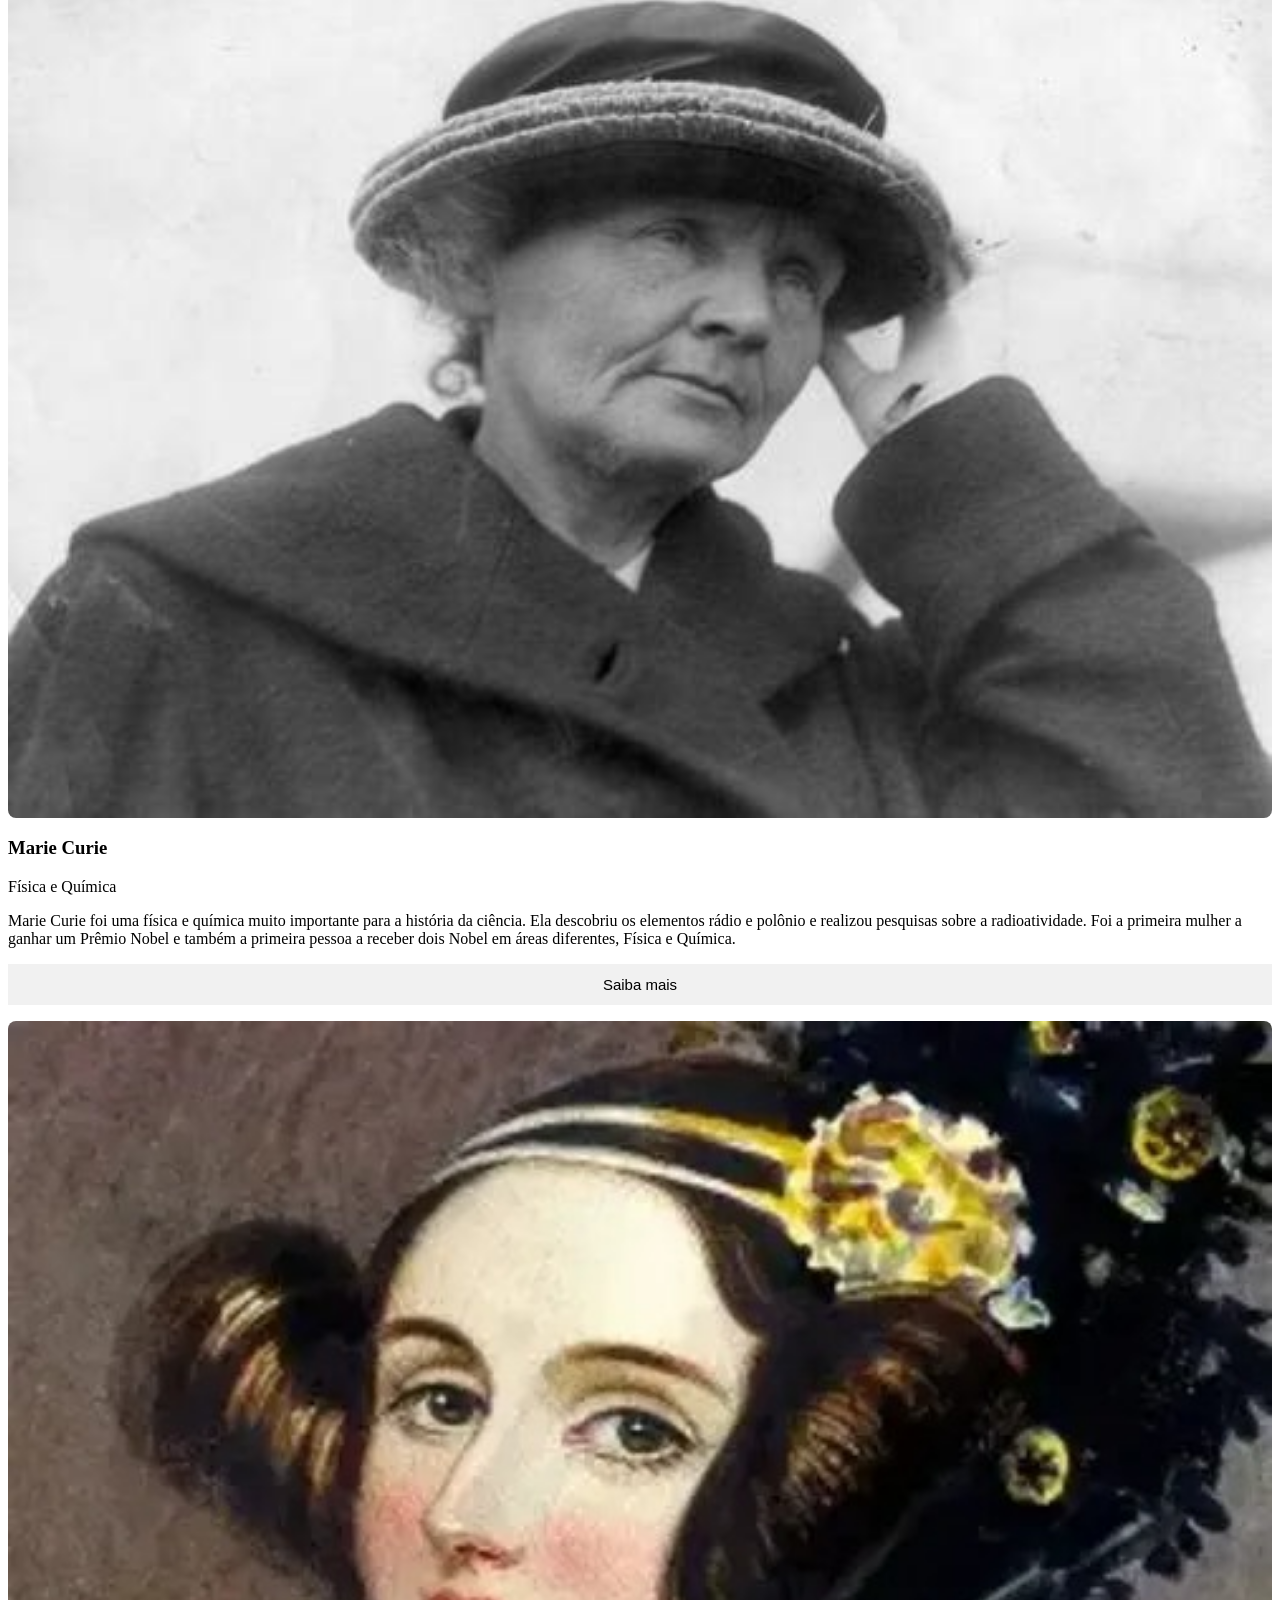
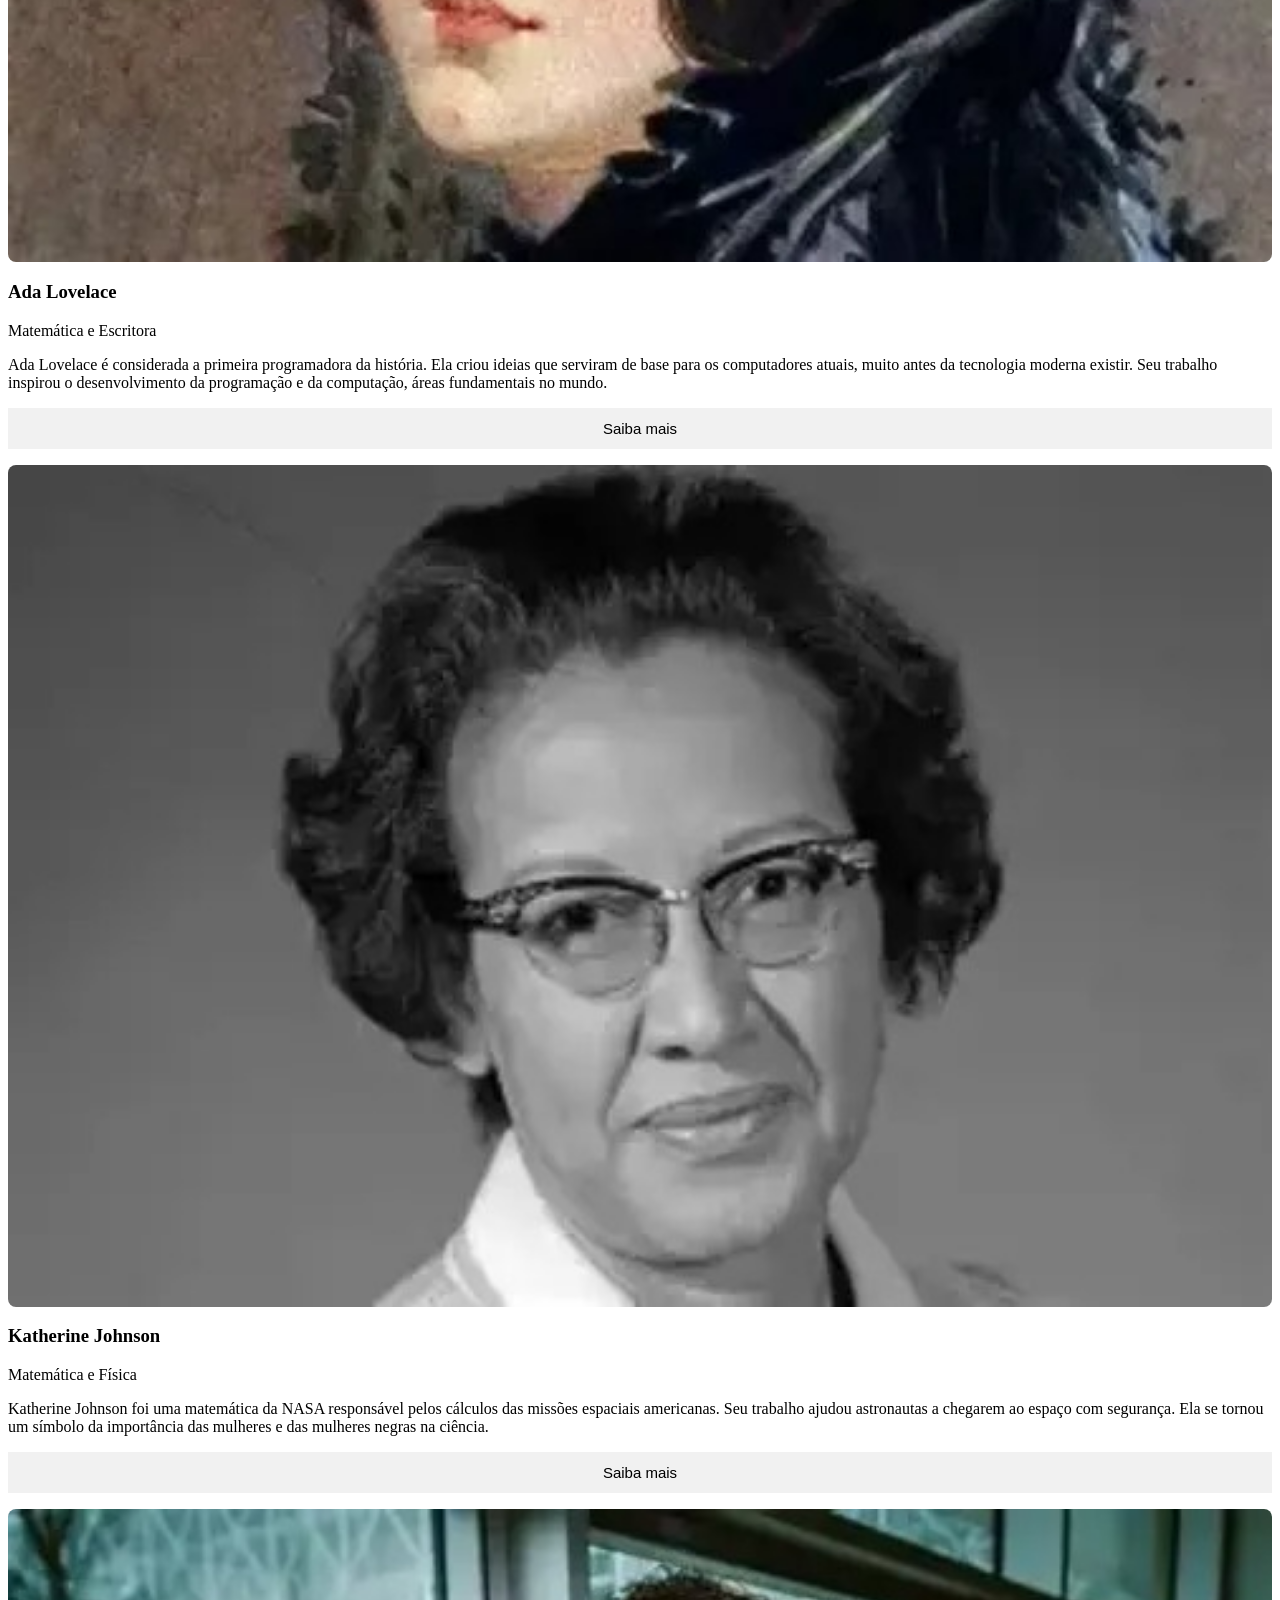
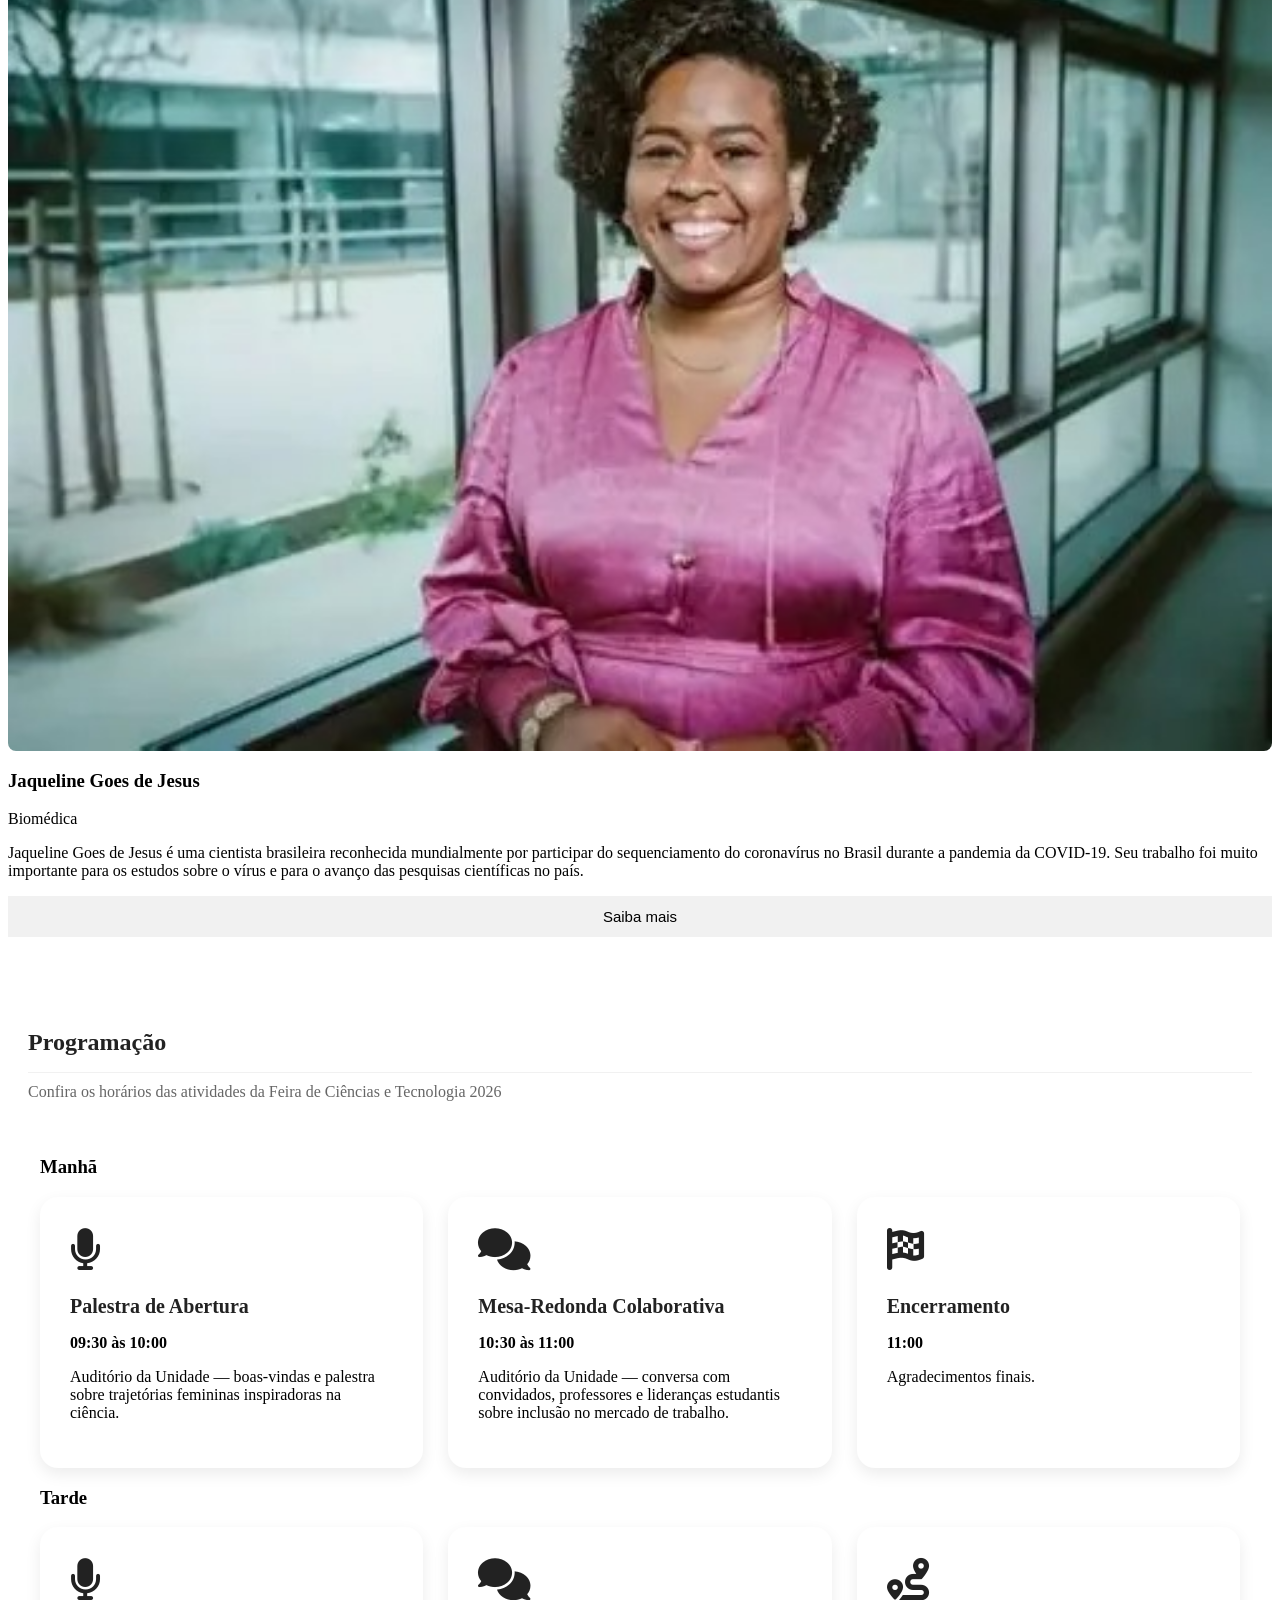
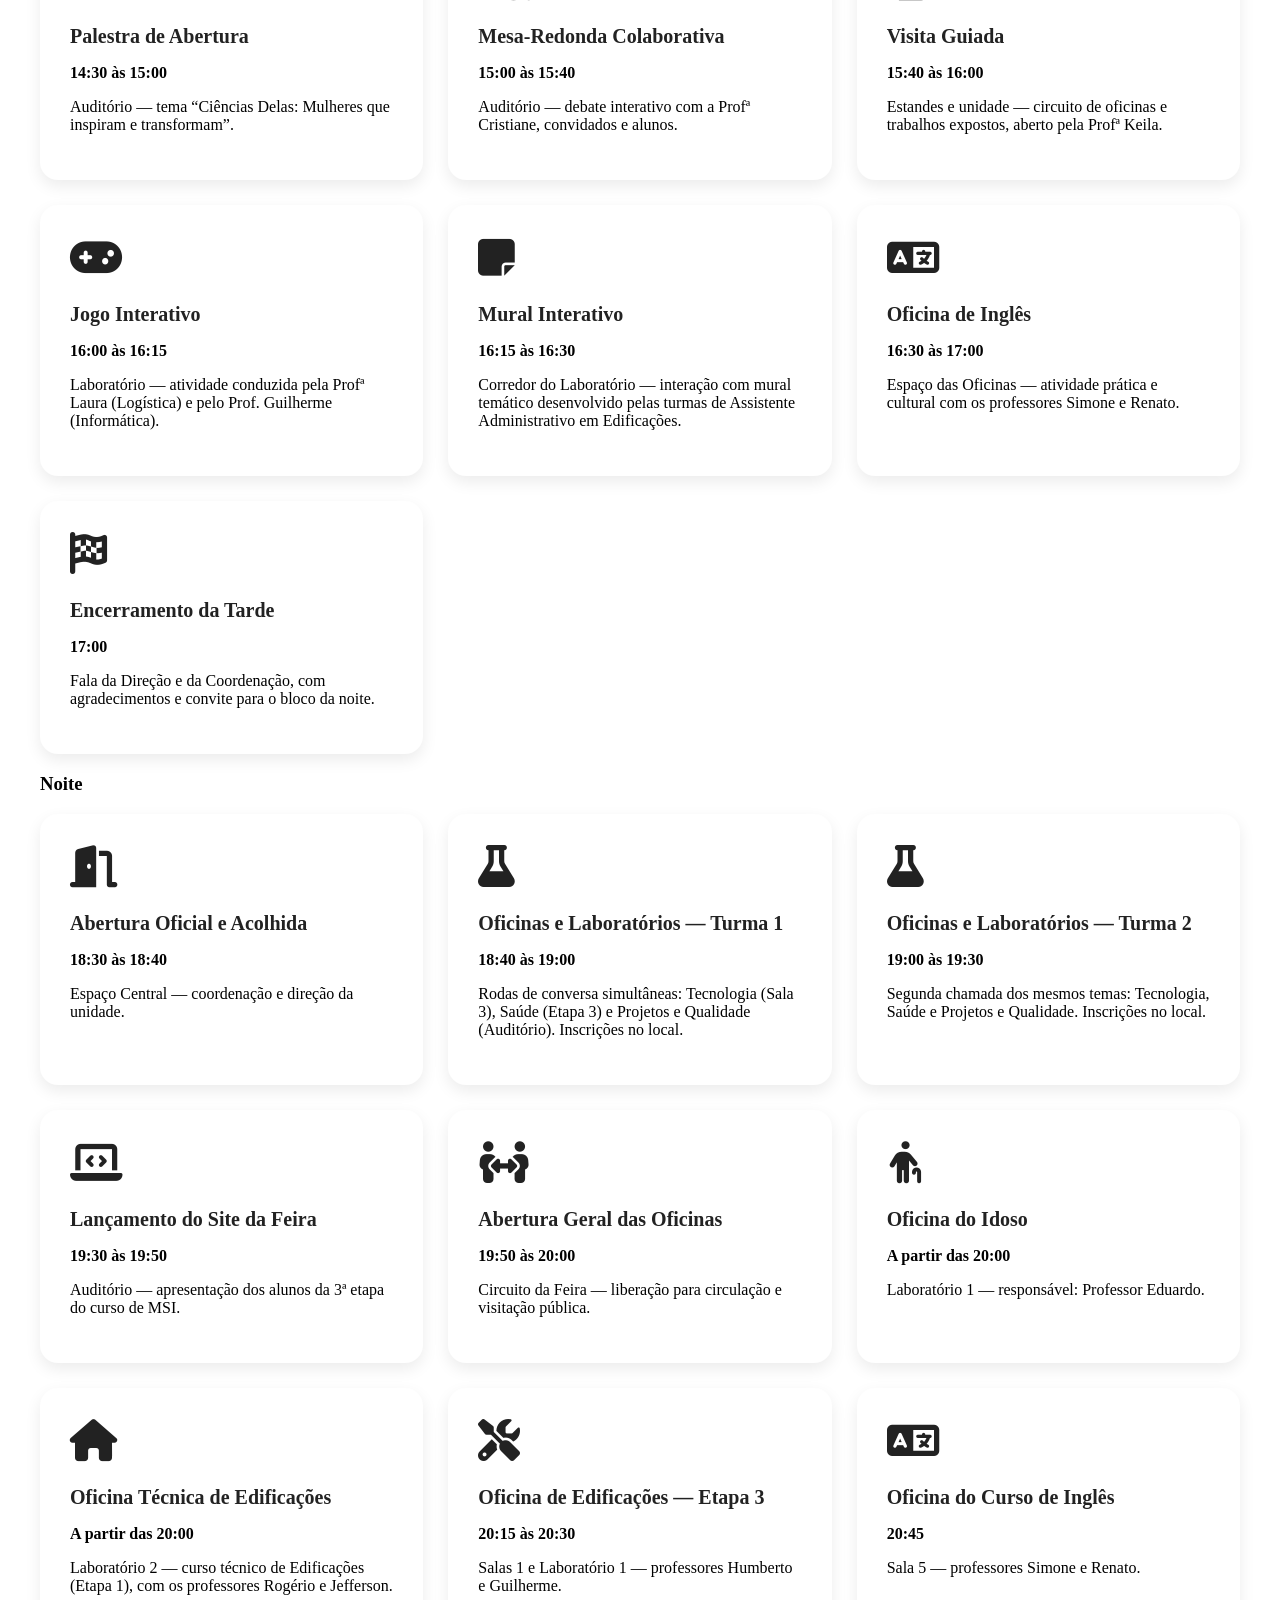
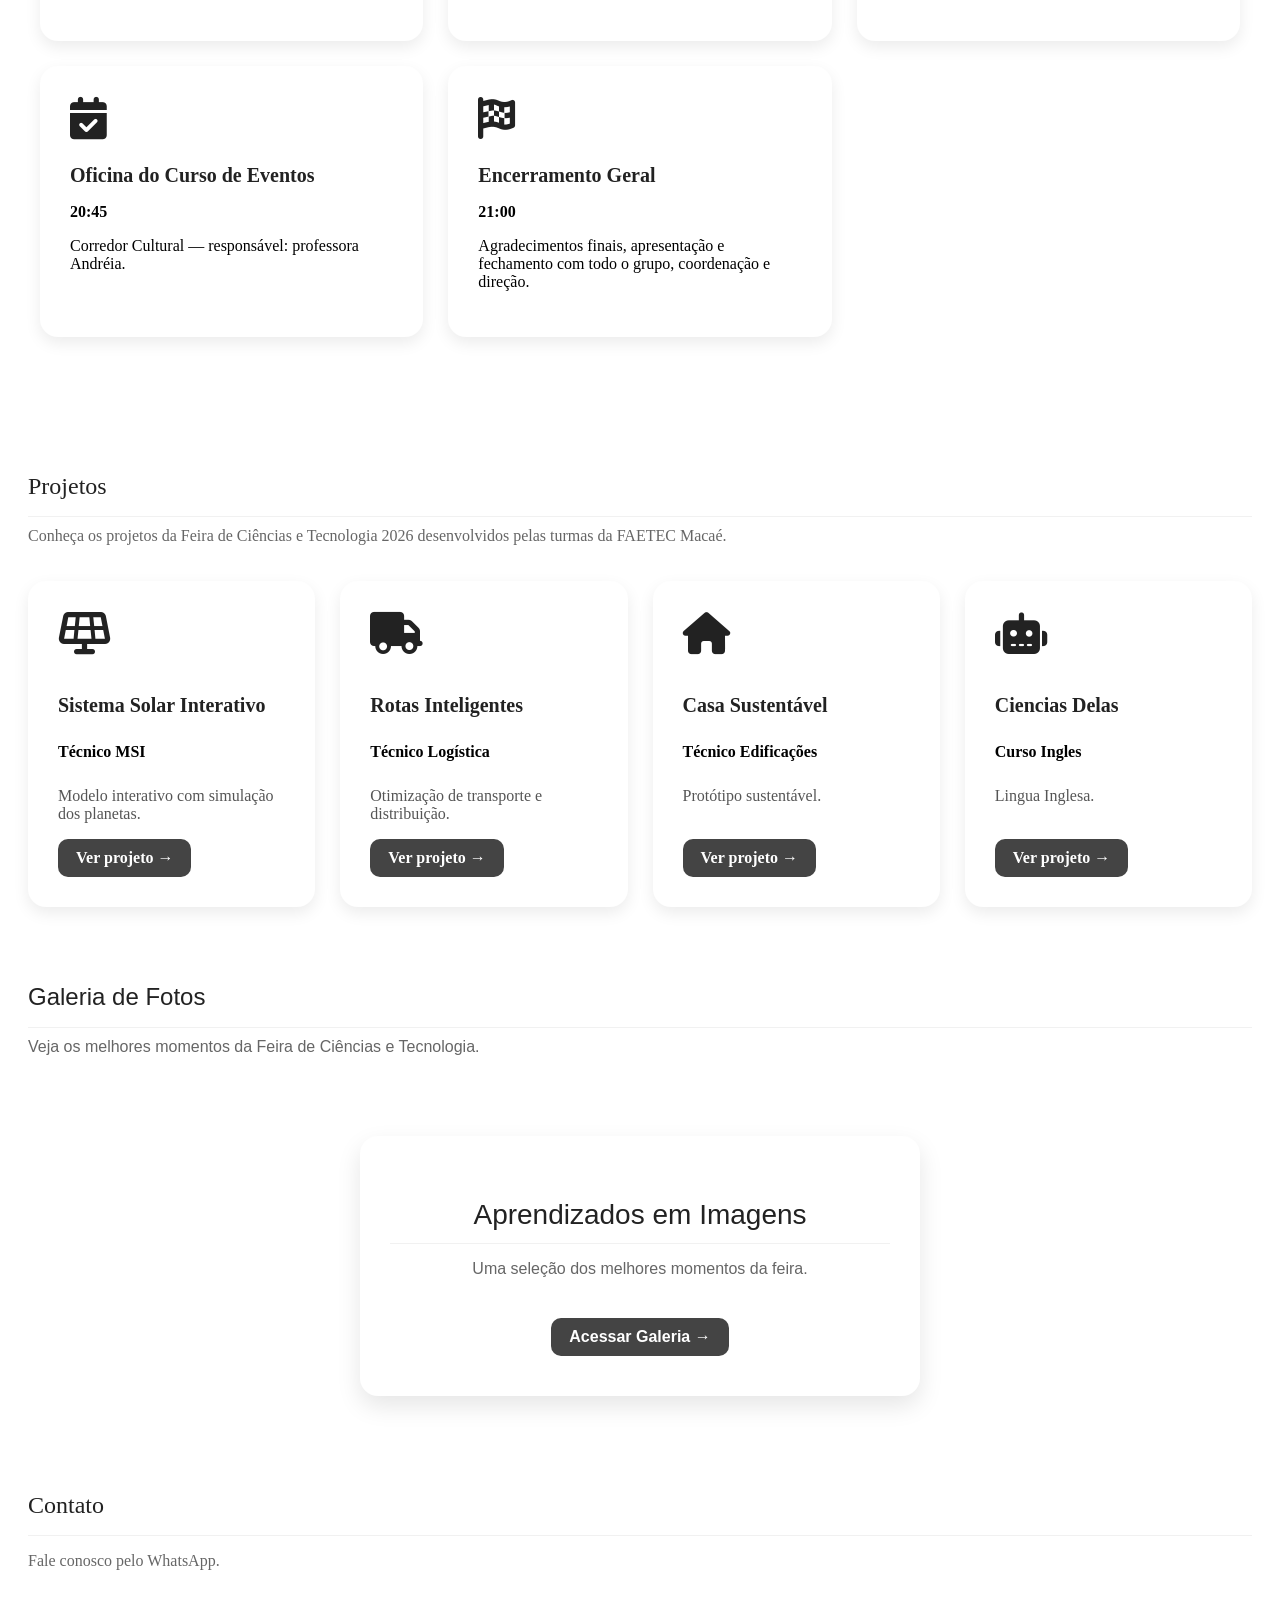
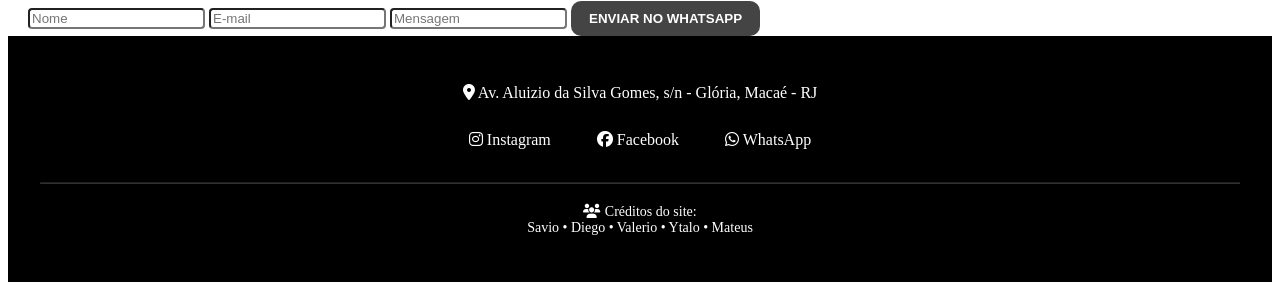
==== commit 9aefd6a1: "." ====
--- a/index.html
+++ b/index.html
@@ -443,15 +443,15 @@
         </div>
 
         <h3 class="projeto-titulo">
-          Robô Programável
+          Ciencias Delas
         </h3>
 
         <p class="projeto-curso">
-          Cursos FIC
+          Curso Ingles
         </p>
 
         <p class="projeto-descricao">
-          Automação e programação aplicada.
+          Lingua Inglesa.
         </p>
 
         <a href="projetos-temporario.html" class="projetos-btn">
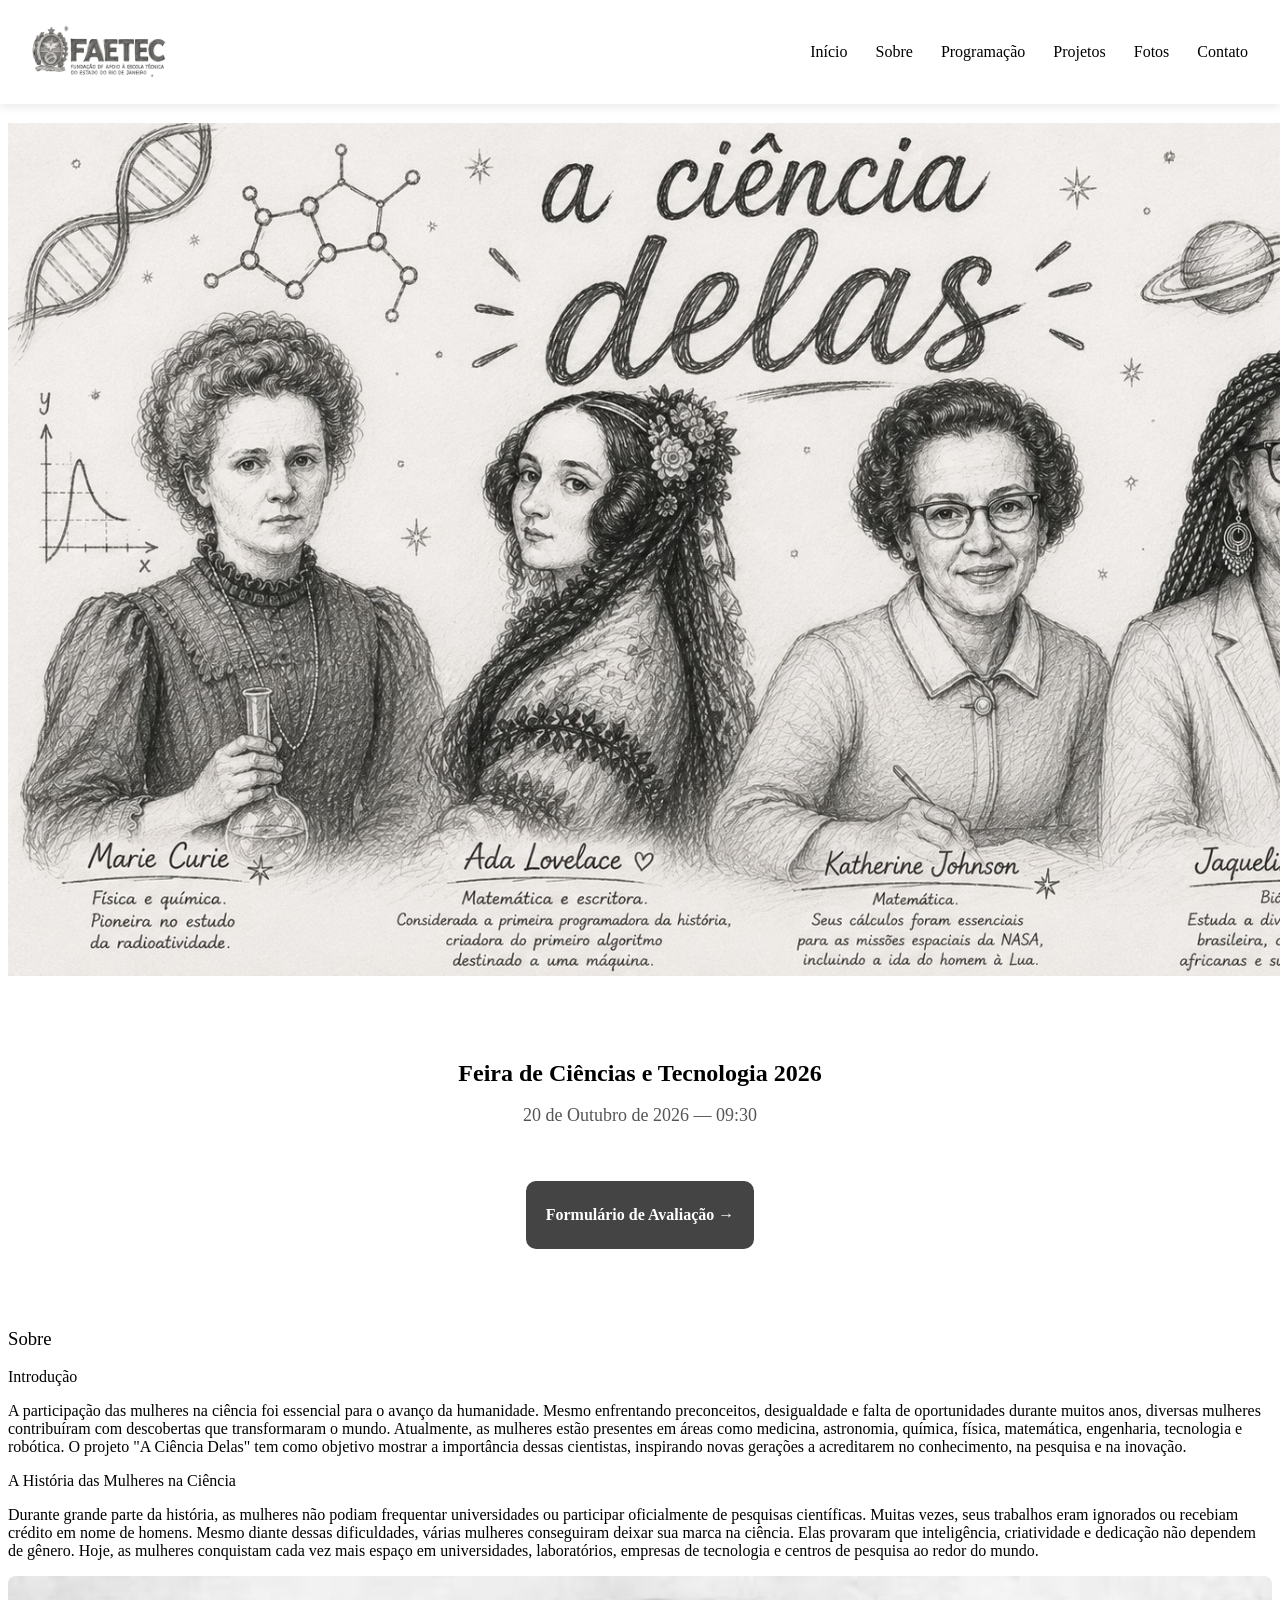
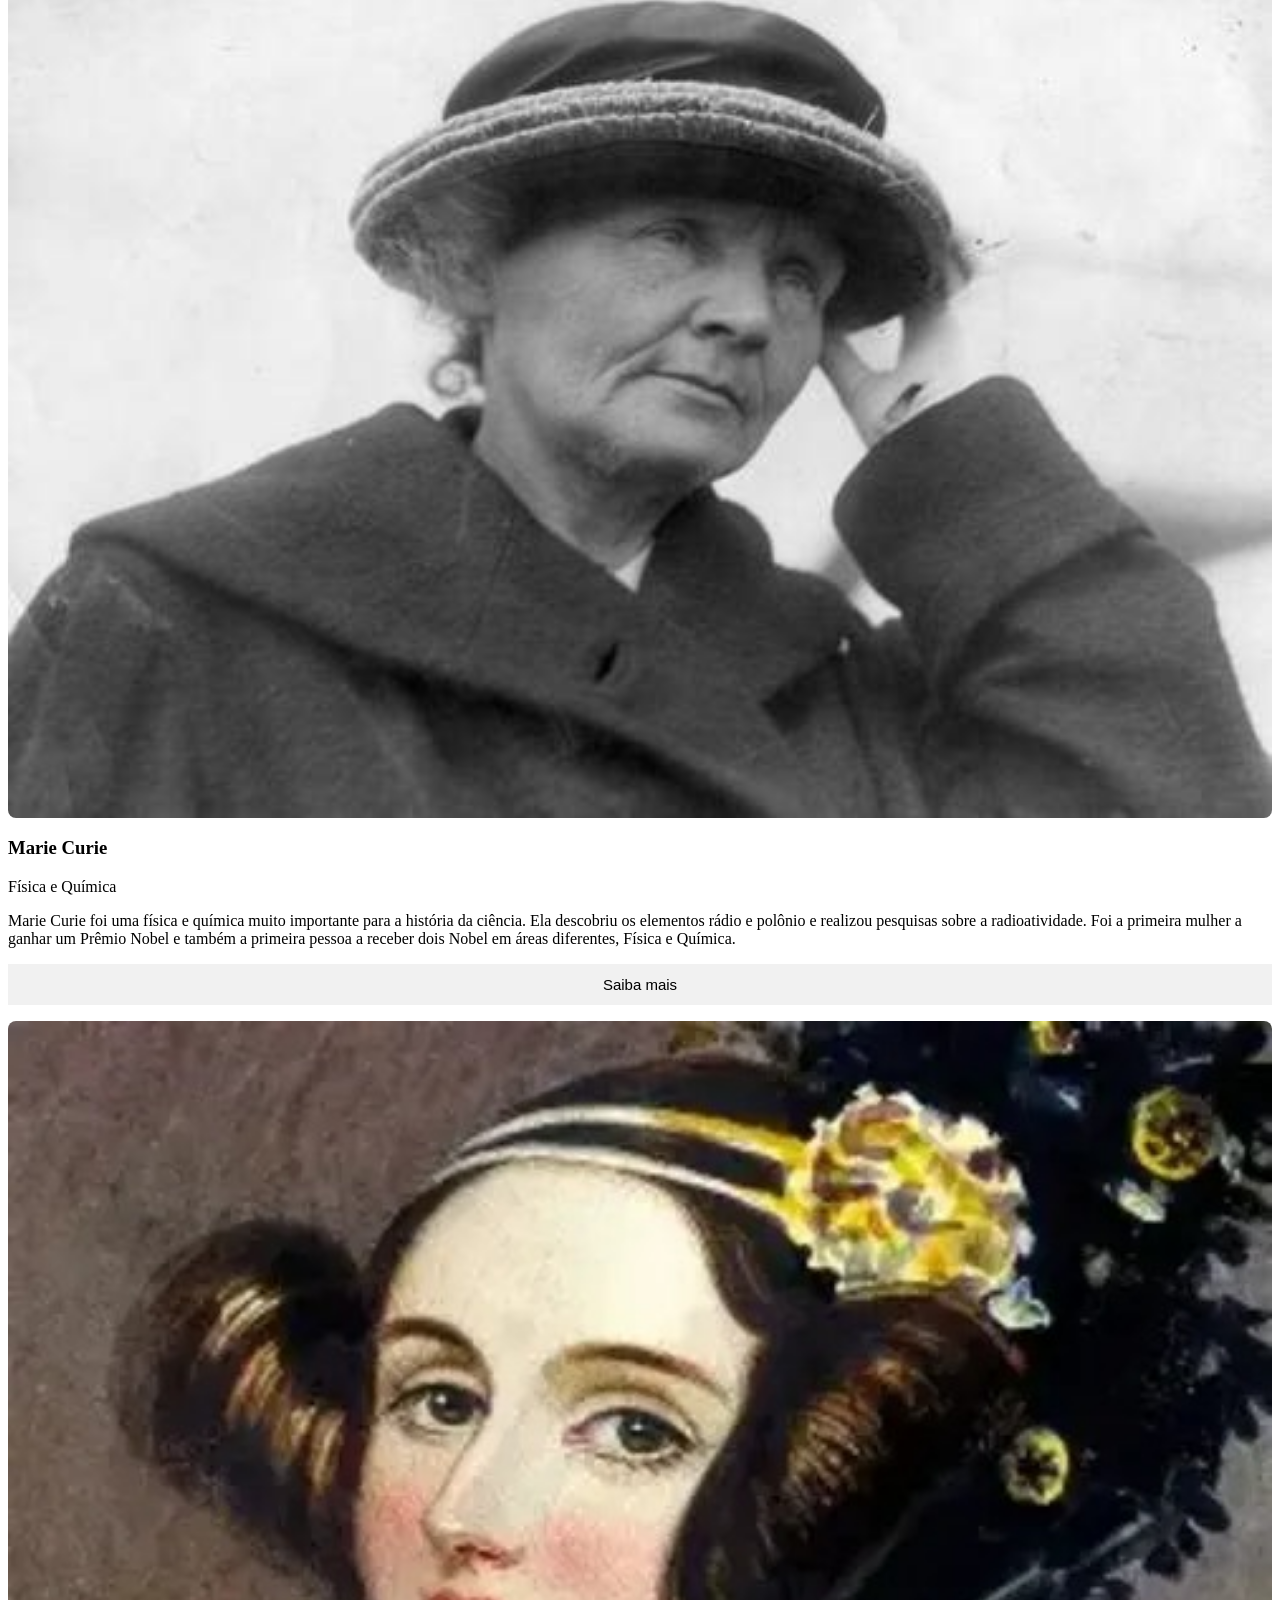
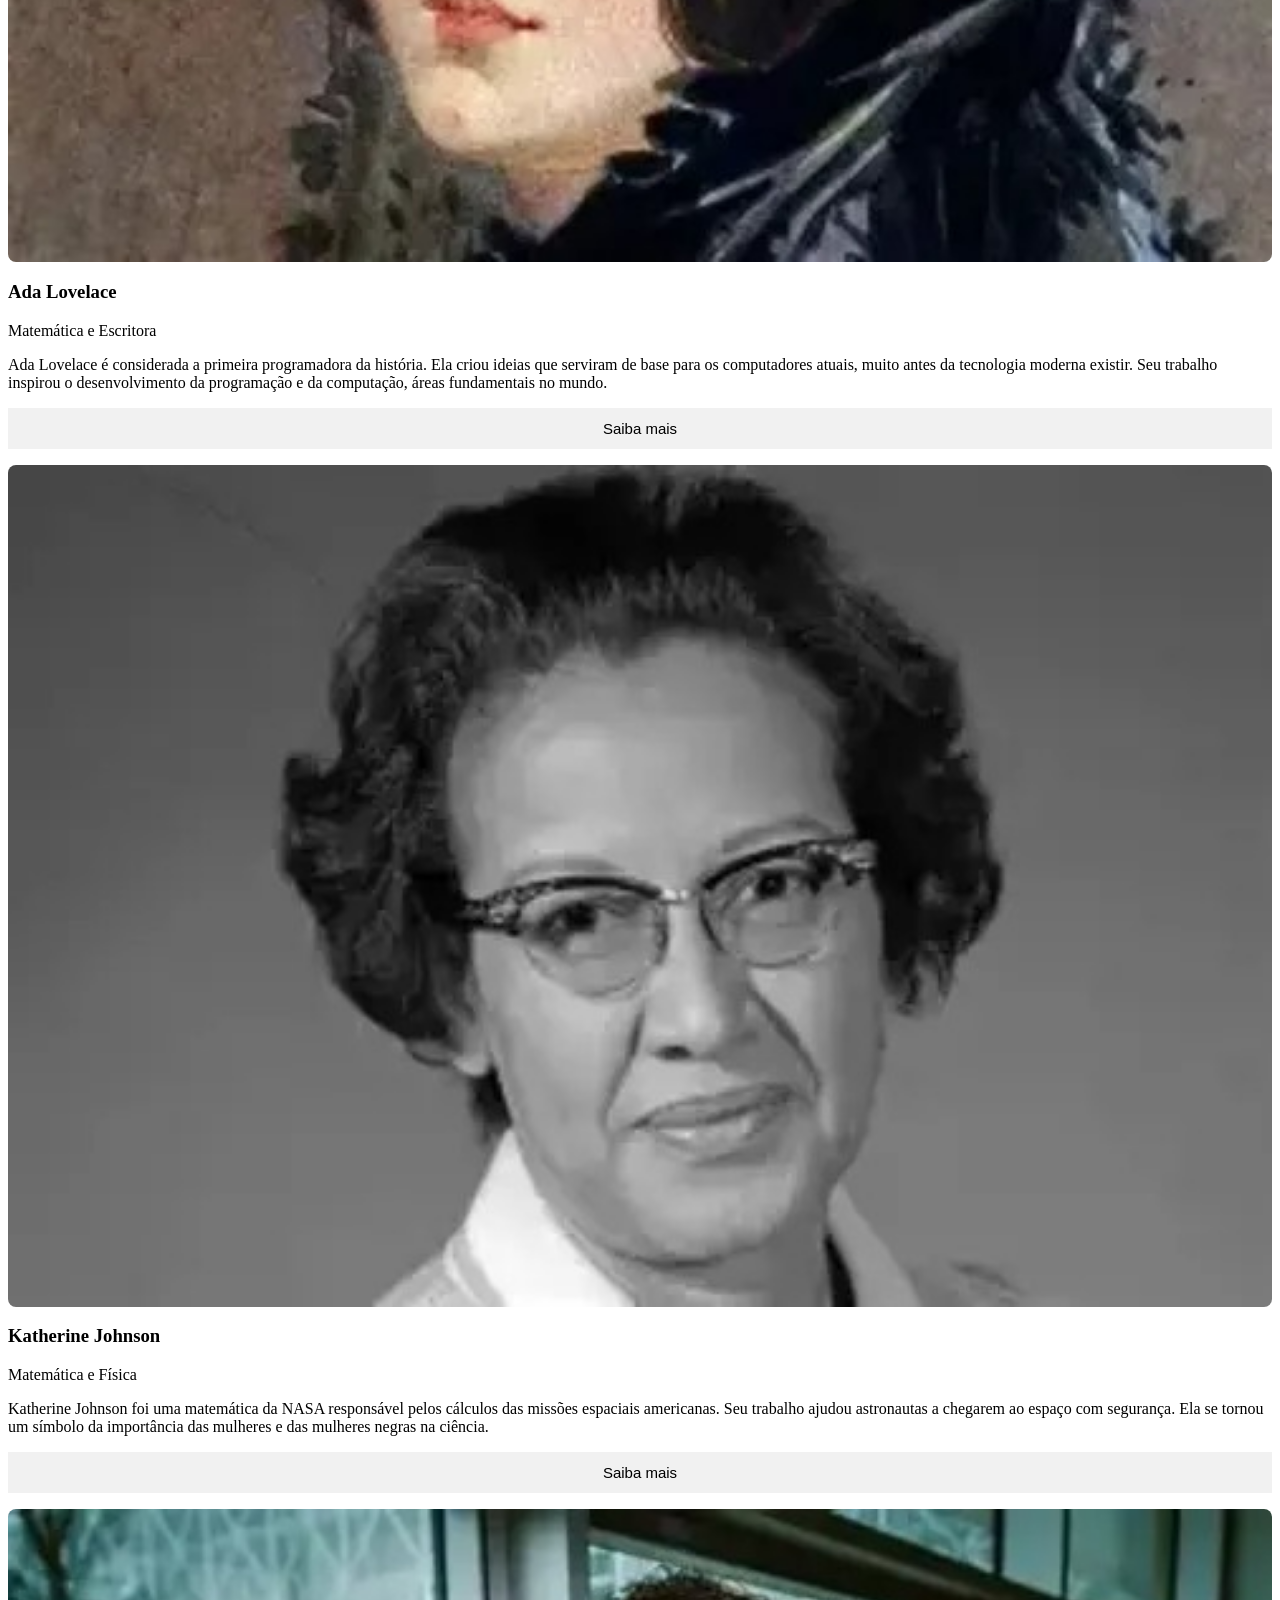
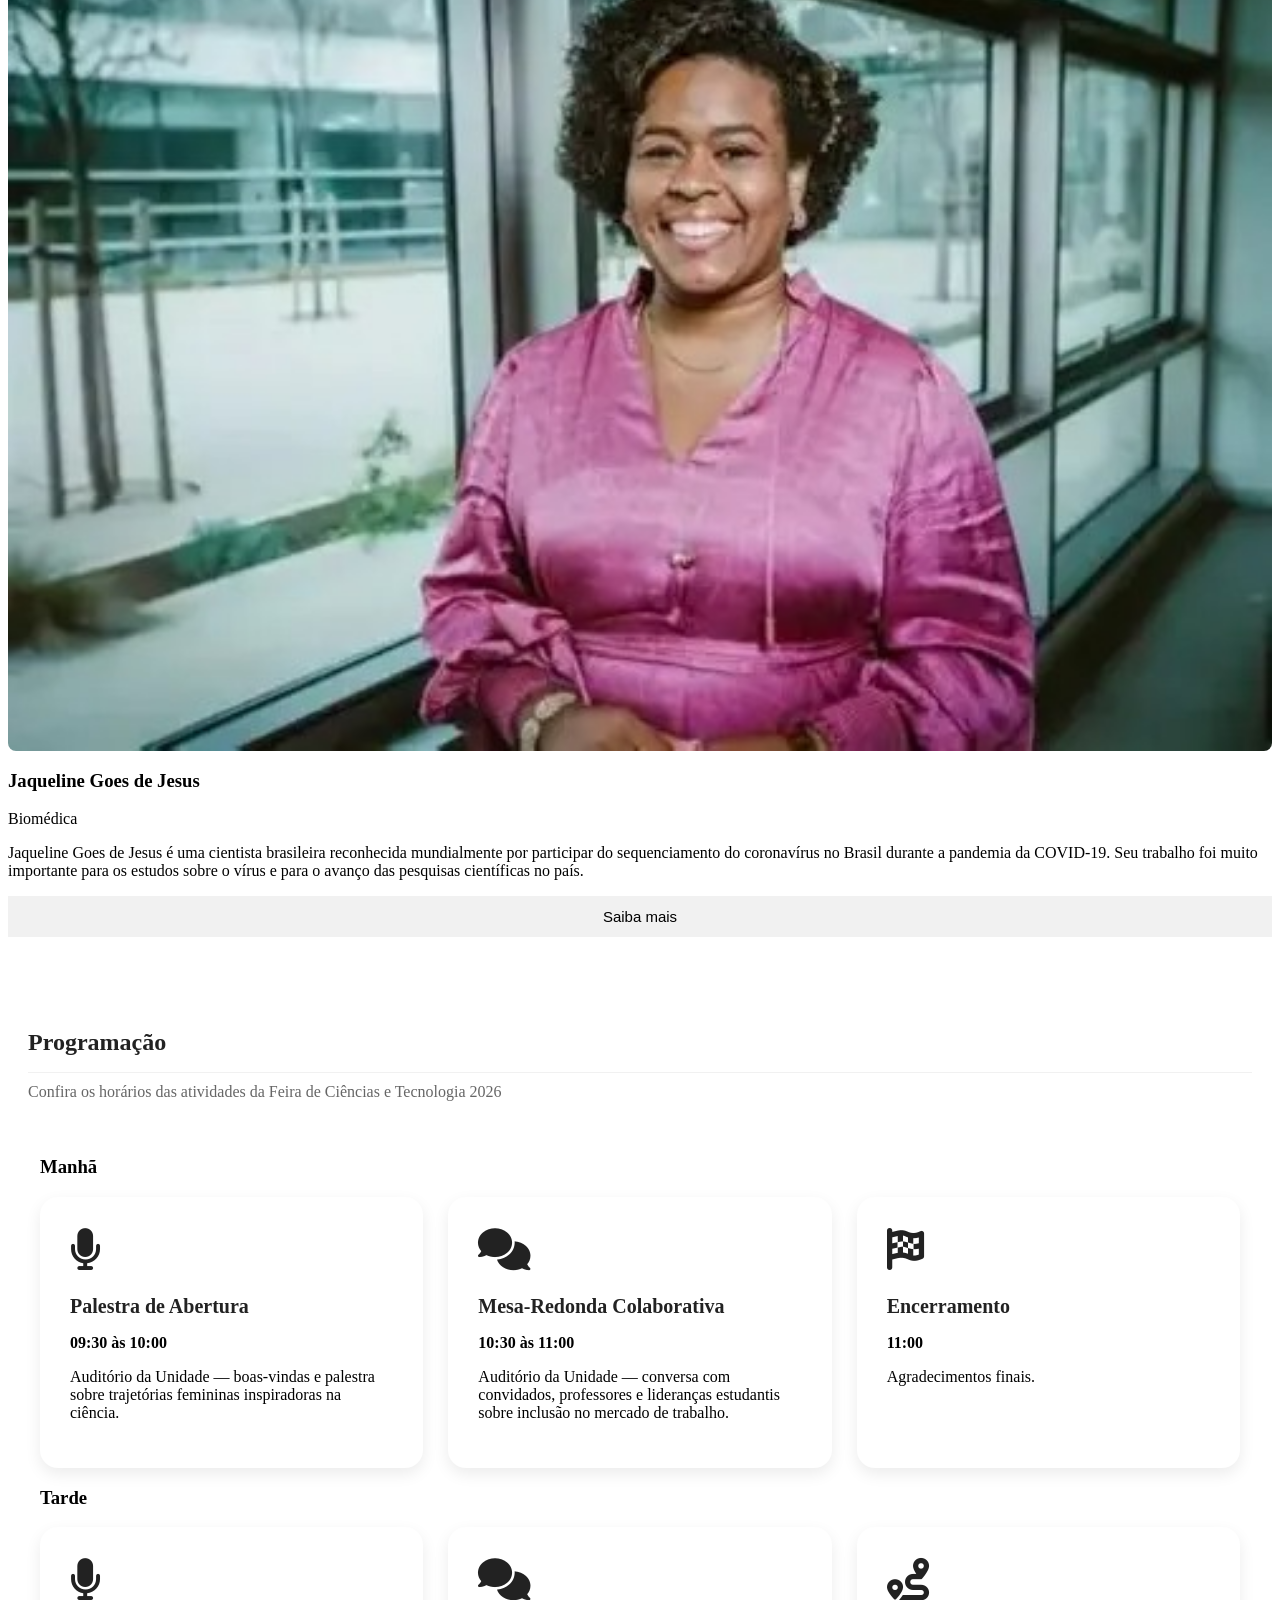
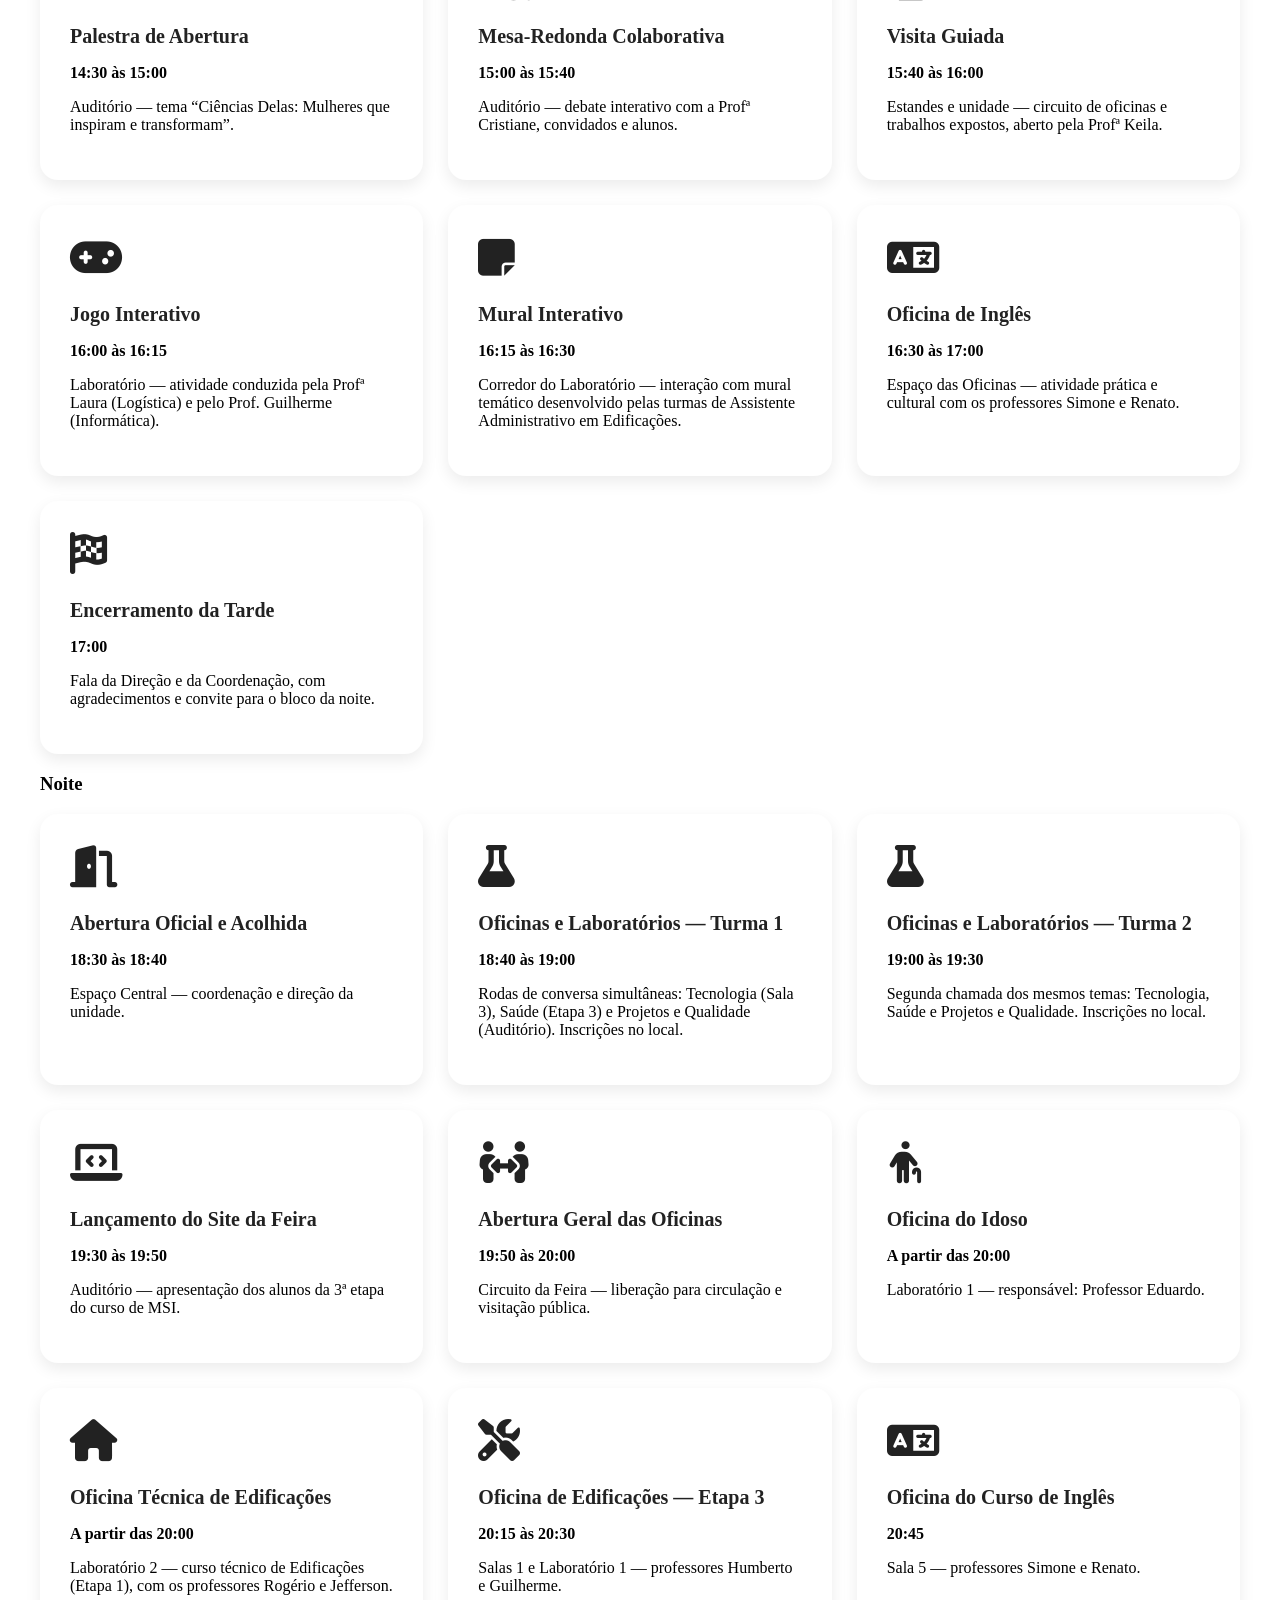
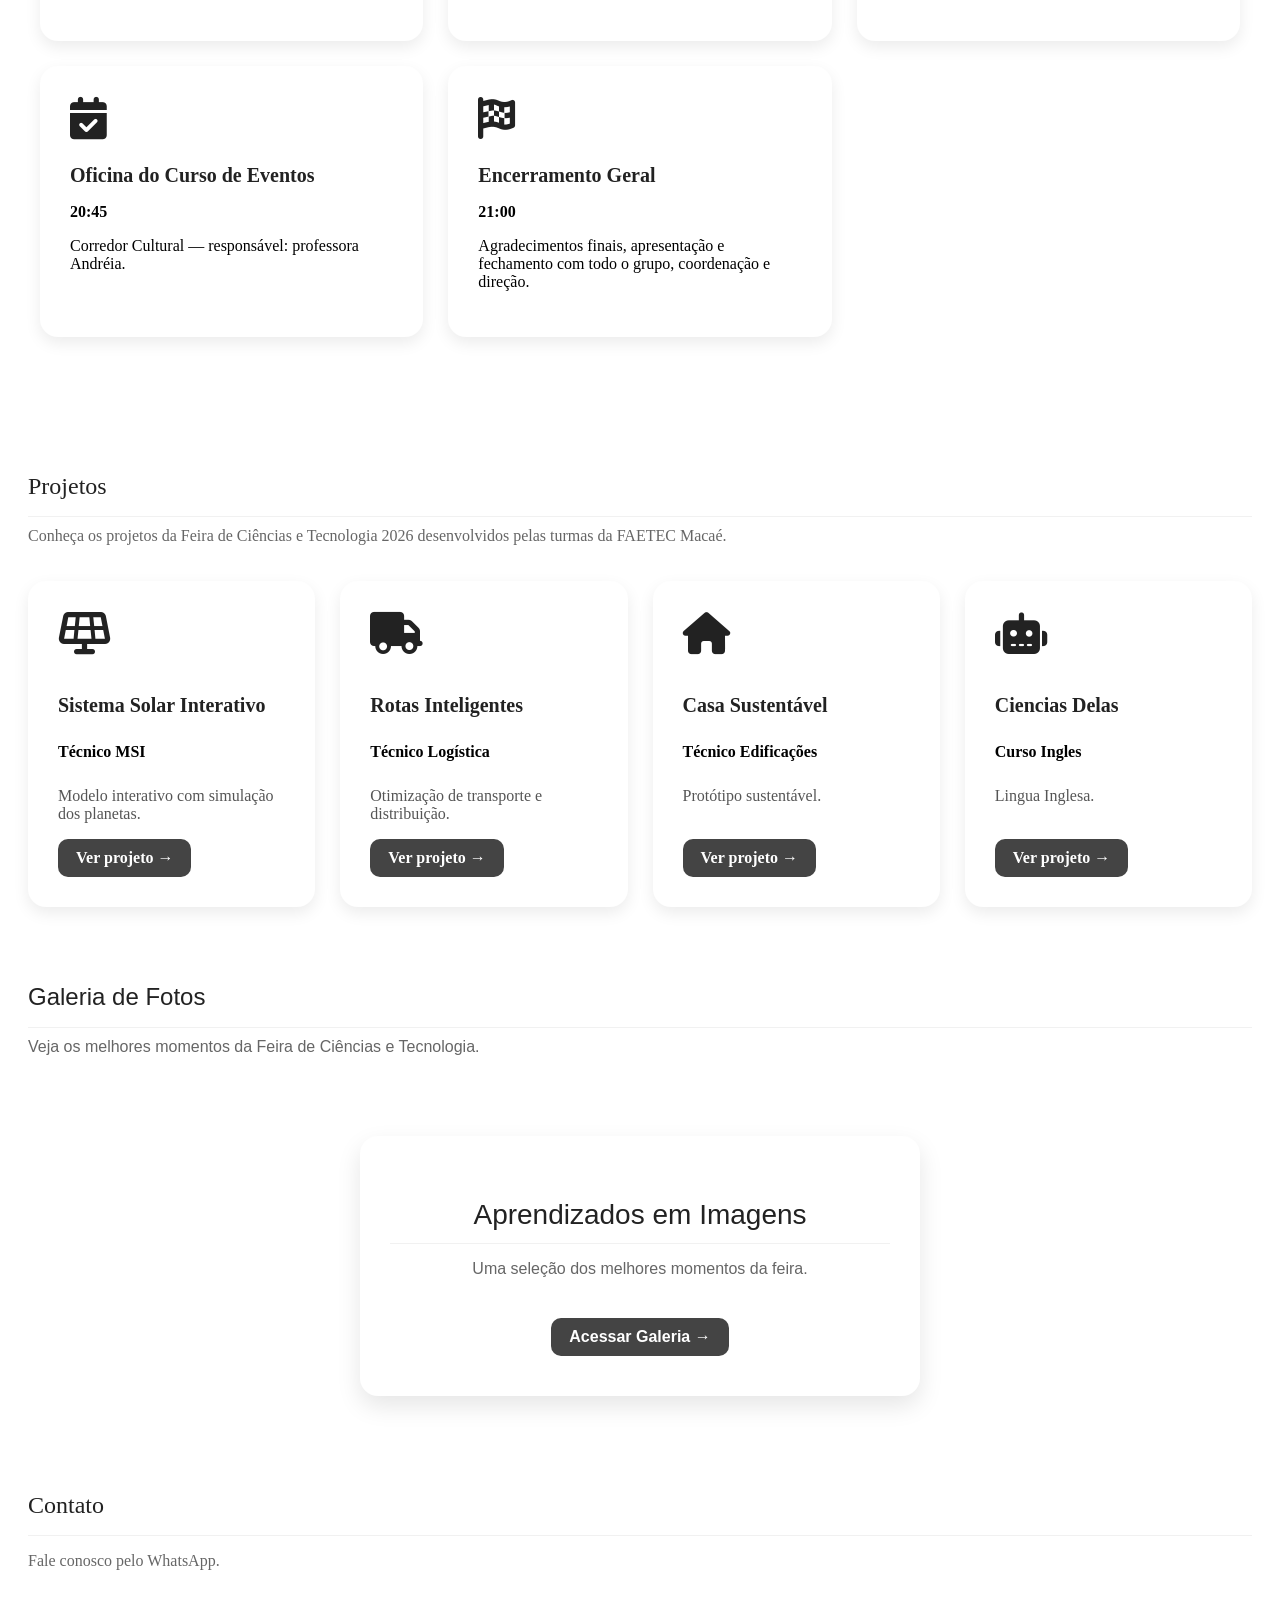
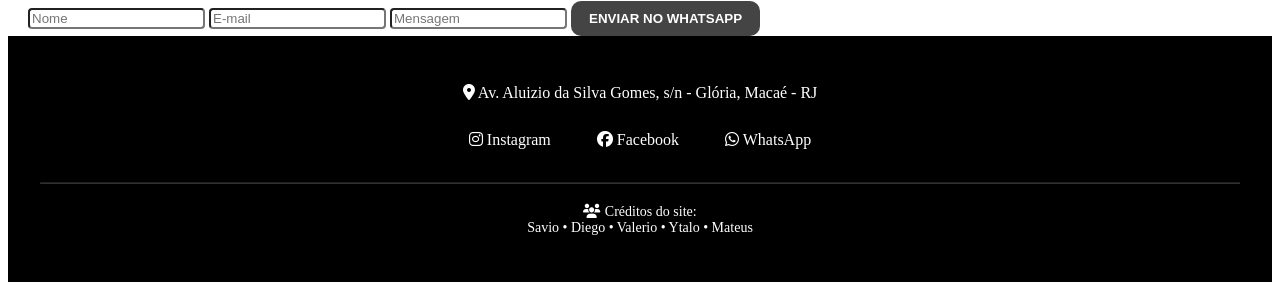
==== commit eb8897a3: "." ====
--- a/index.html
+++ b/index.html
@@ -54,11 +54,11 @@
 
       <!-- Data -->
       <p class="data-evento">
-        XX de Outubro de 2026 — horário a definir
+        20 de Outubro de 2026 — 09:30
       </p>
 
       <!-- Botão -->
-      <a href="SEU_LINK_AQUI" target="_blank" class="formulario-btn">
+      <a href="https://docs.google.com/forms/d/e/1FAIpQLSchZPH9a2WSHpKkk9ZBaLwJ8ZOU5jp6eiB1ceFWyKcm0FboGA/viewform?usp=dialog" target="_blank" class="formulario-btn">
         Formulário de Avaliação →
       </a>
 
@@ -482,7 +482,7 @@
           Uma seleção dos melhores momentos da feira.
         </p>
 
-        <a href="Galeria/galeria-temporaria.html" class="galeria-btn">
+        <a href="Galeria/index-galeria.html" class="galeria-btn">
           Acessar Galeria →
         </a>
       </div>
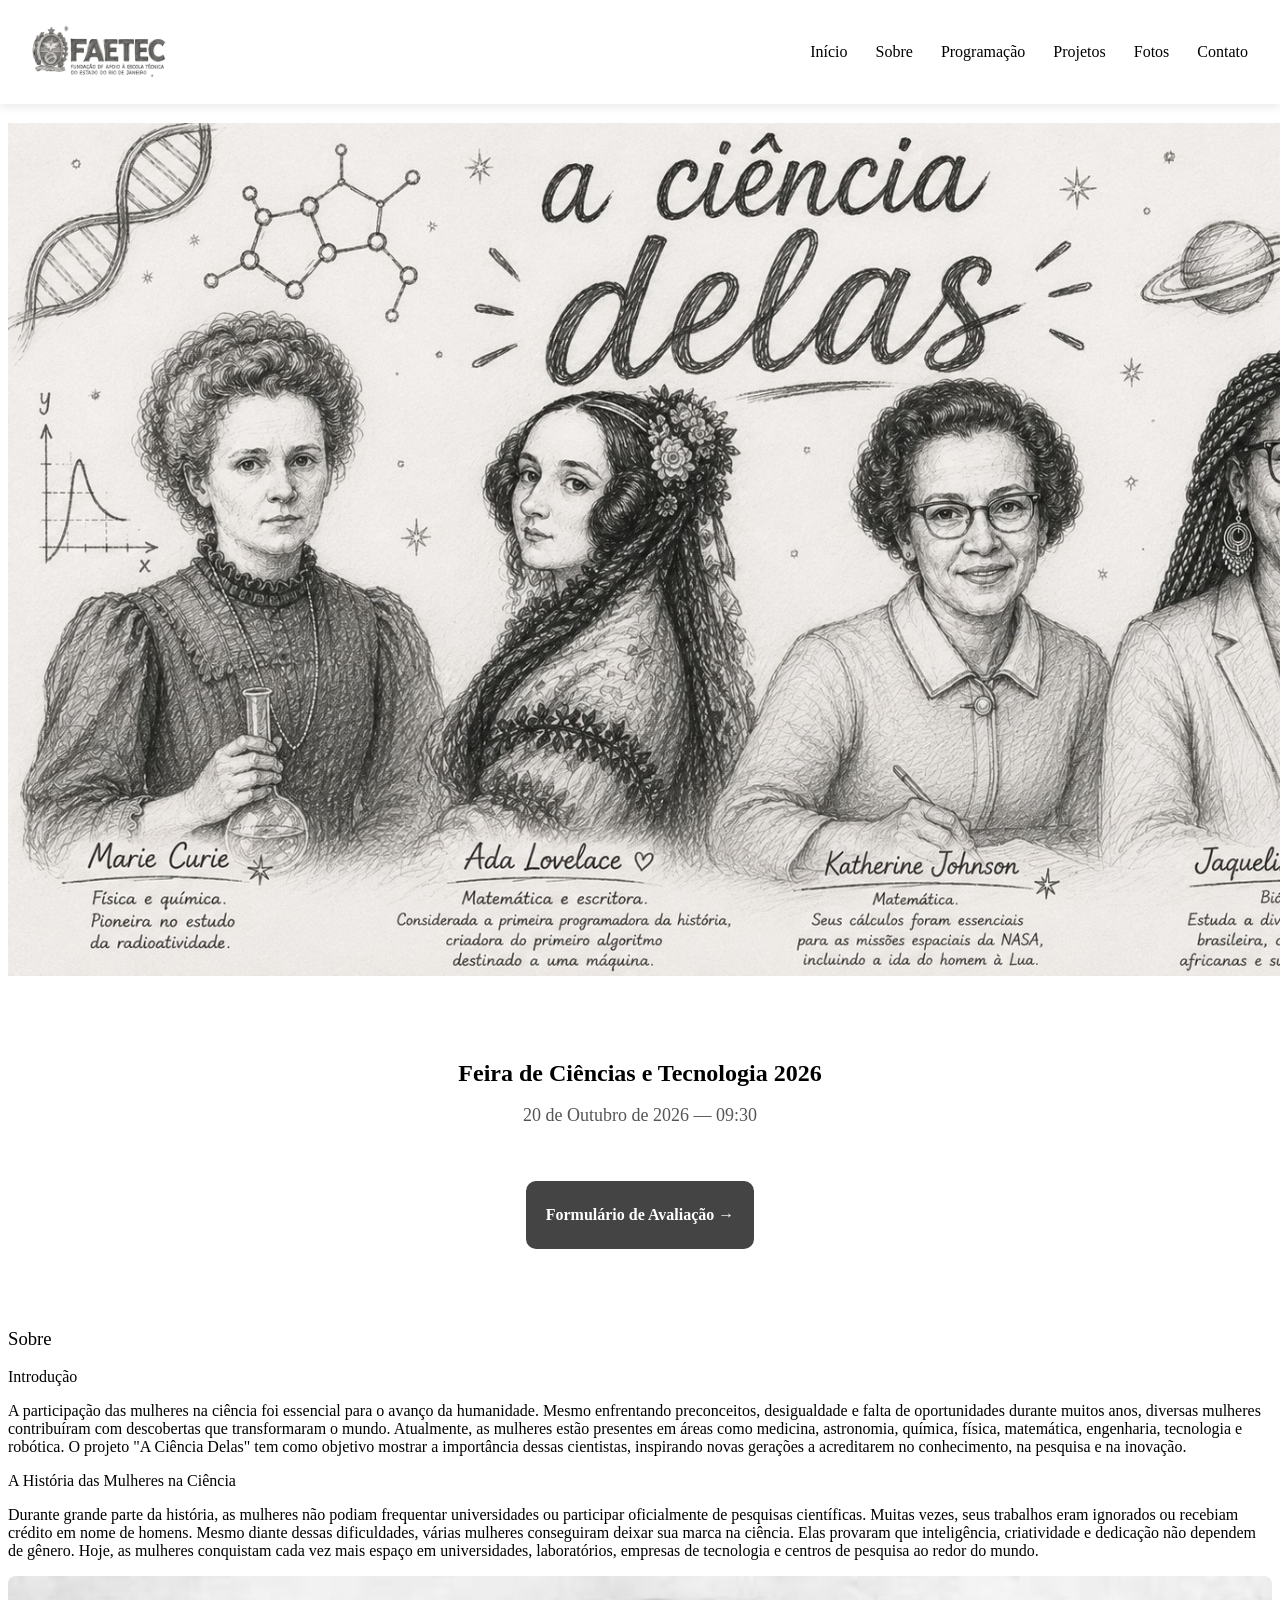
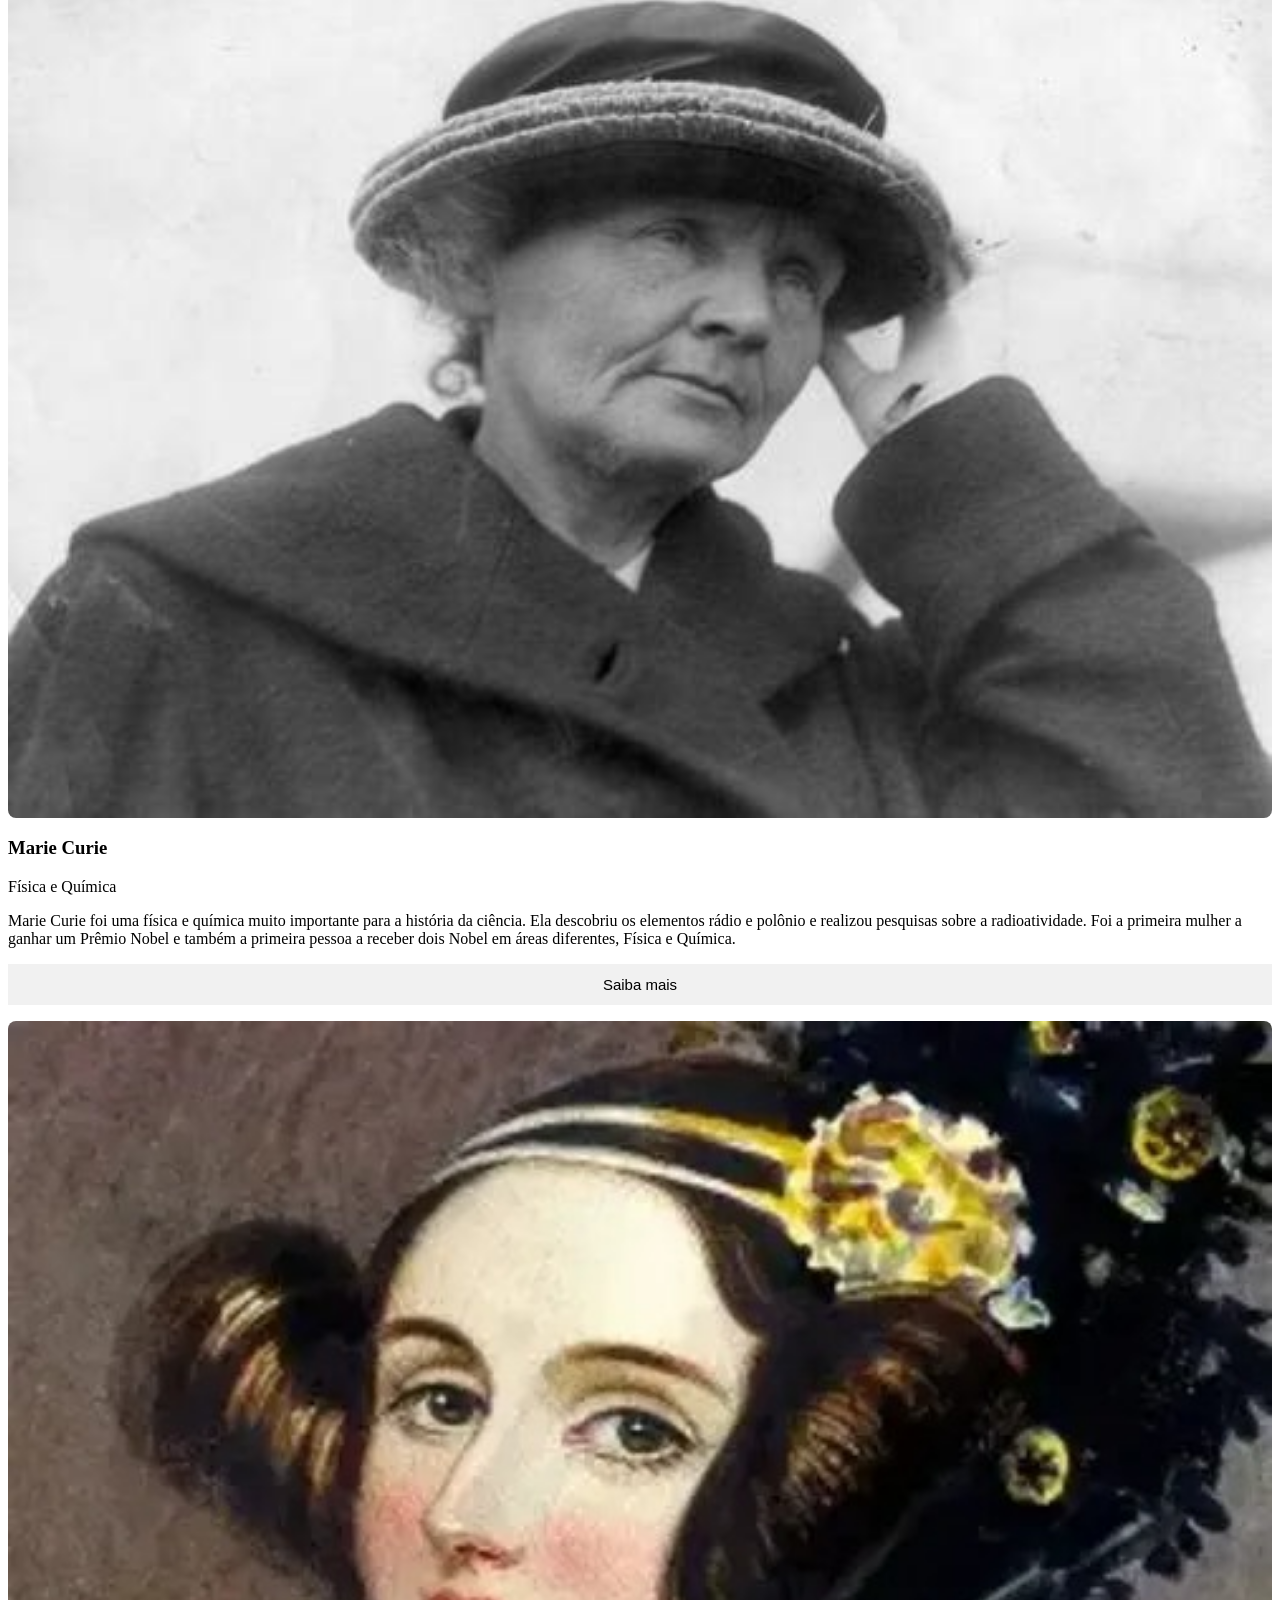
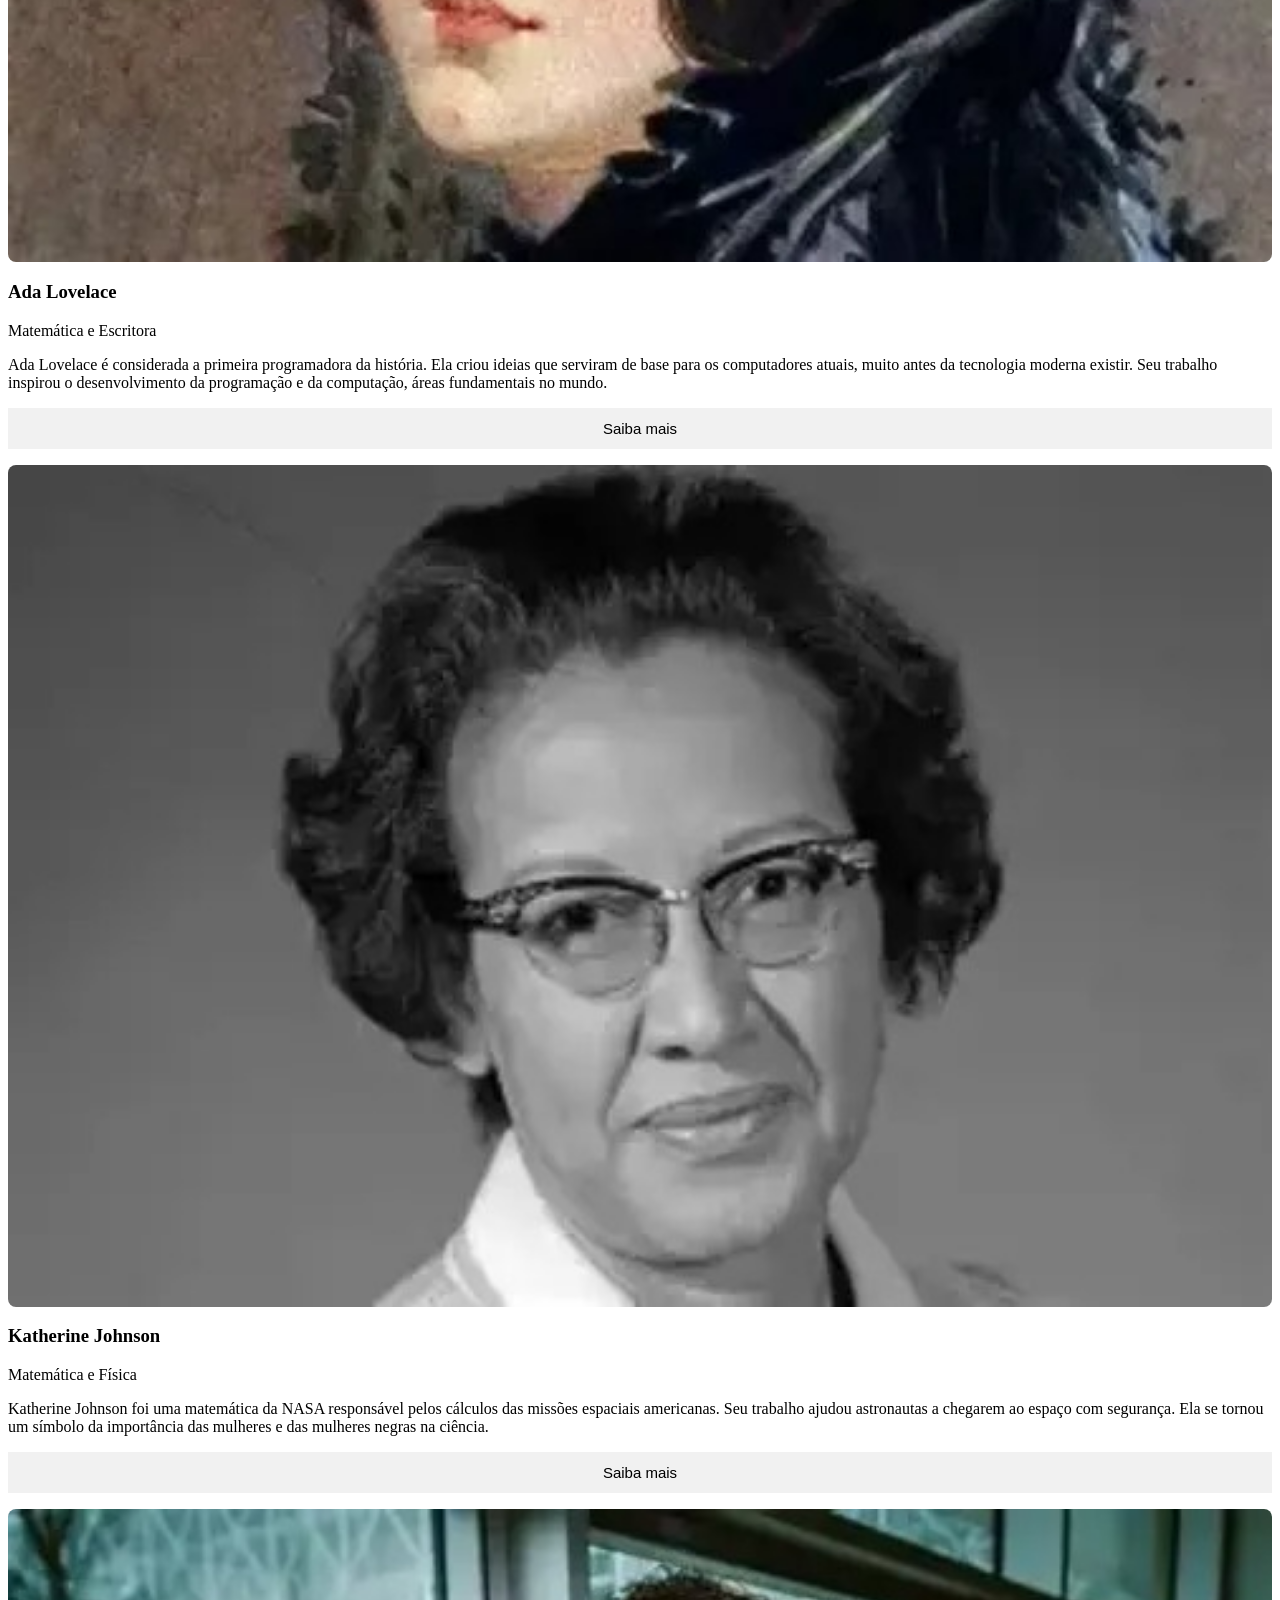
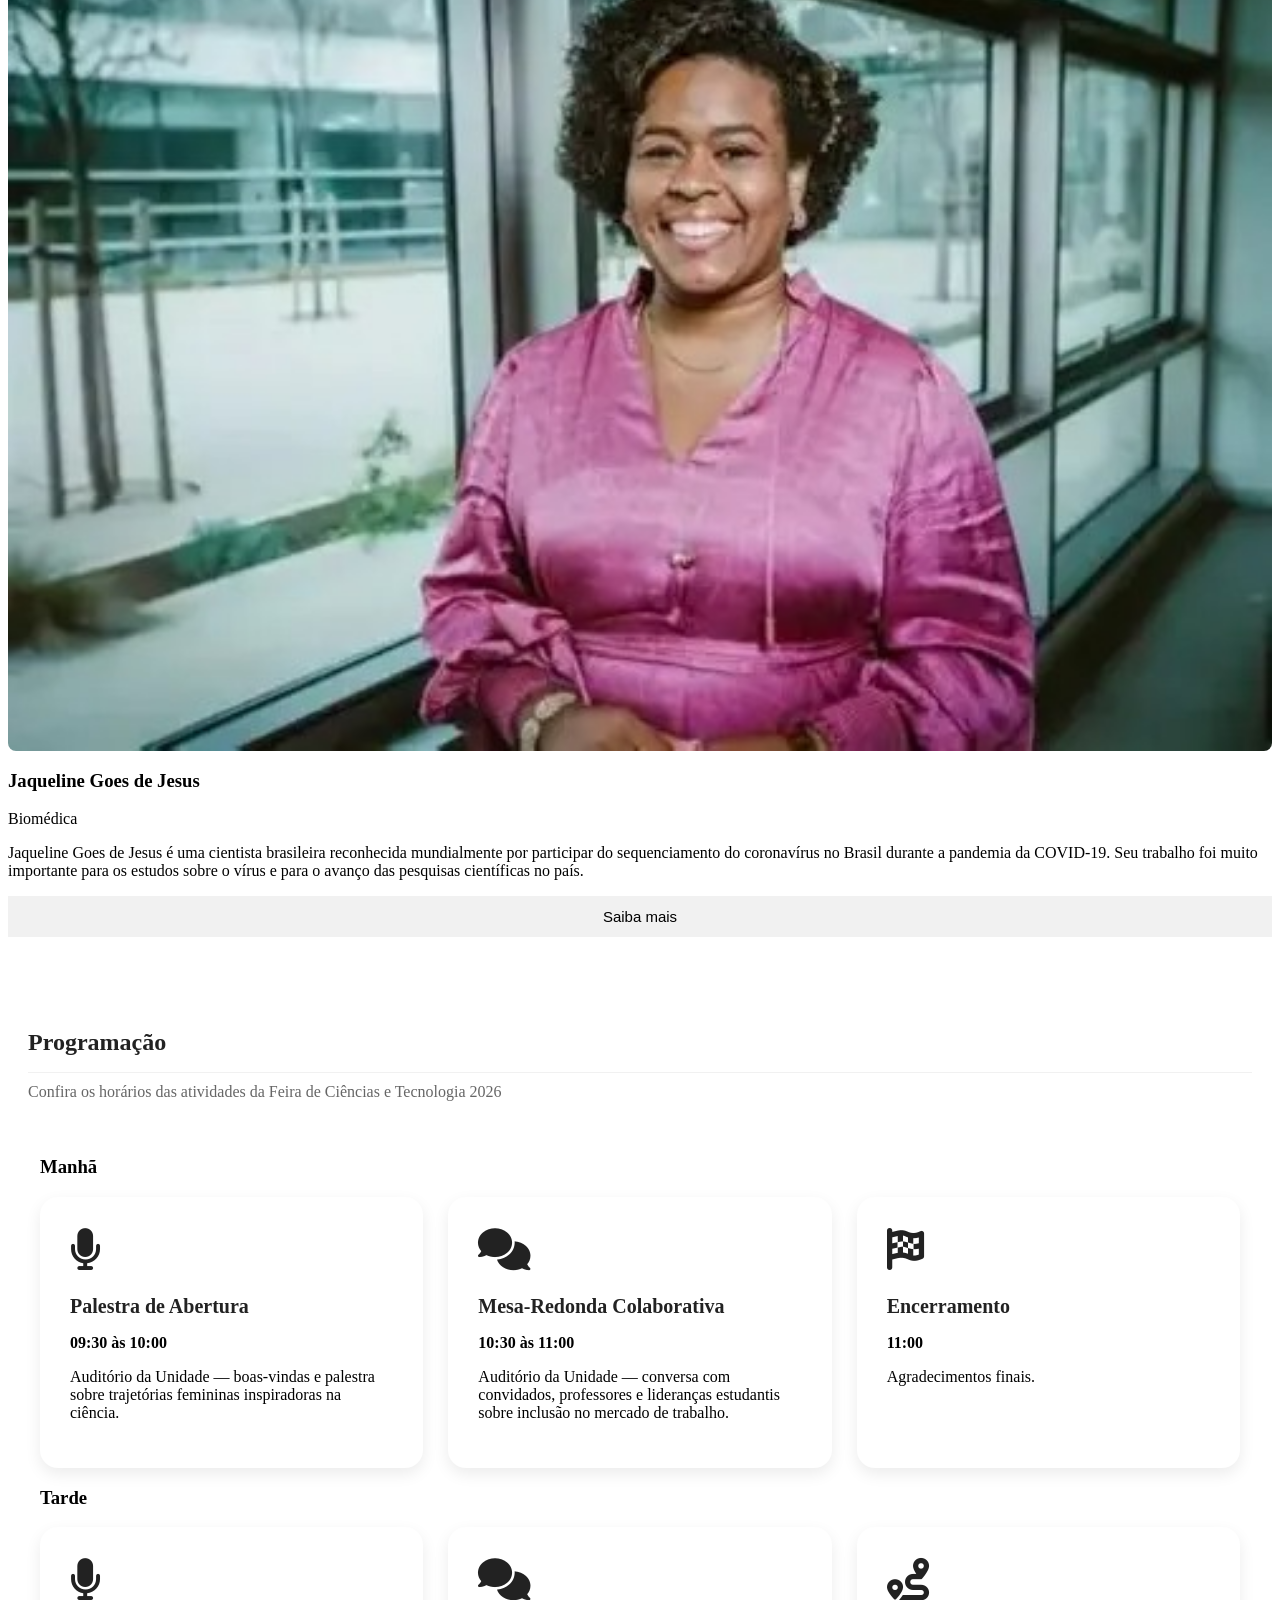
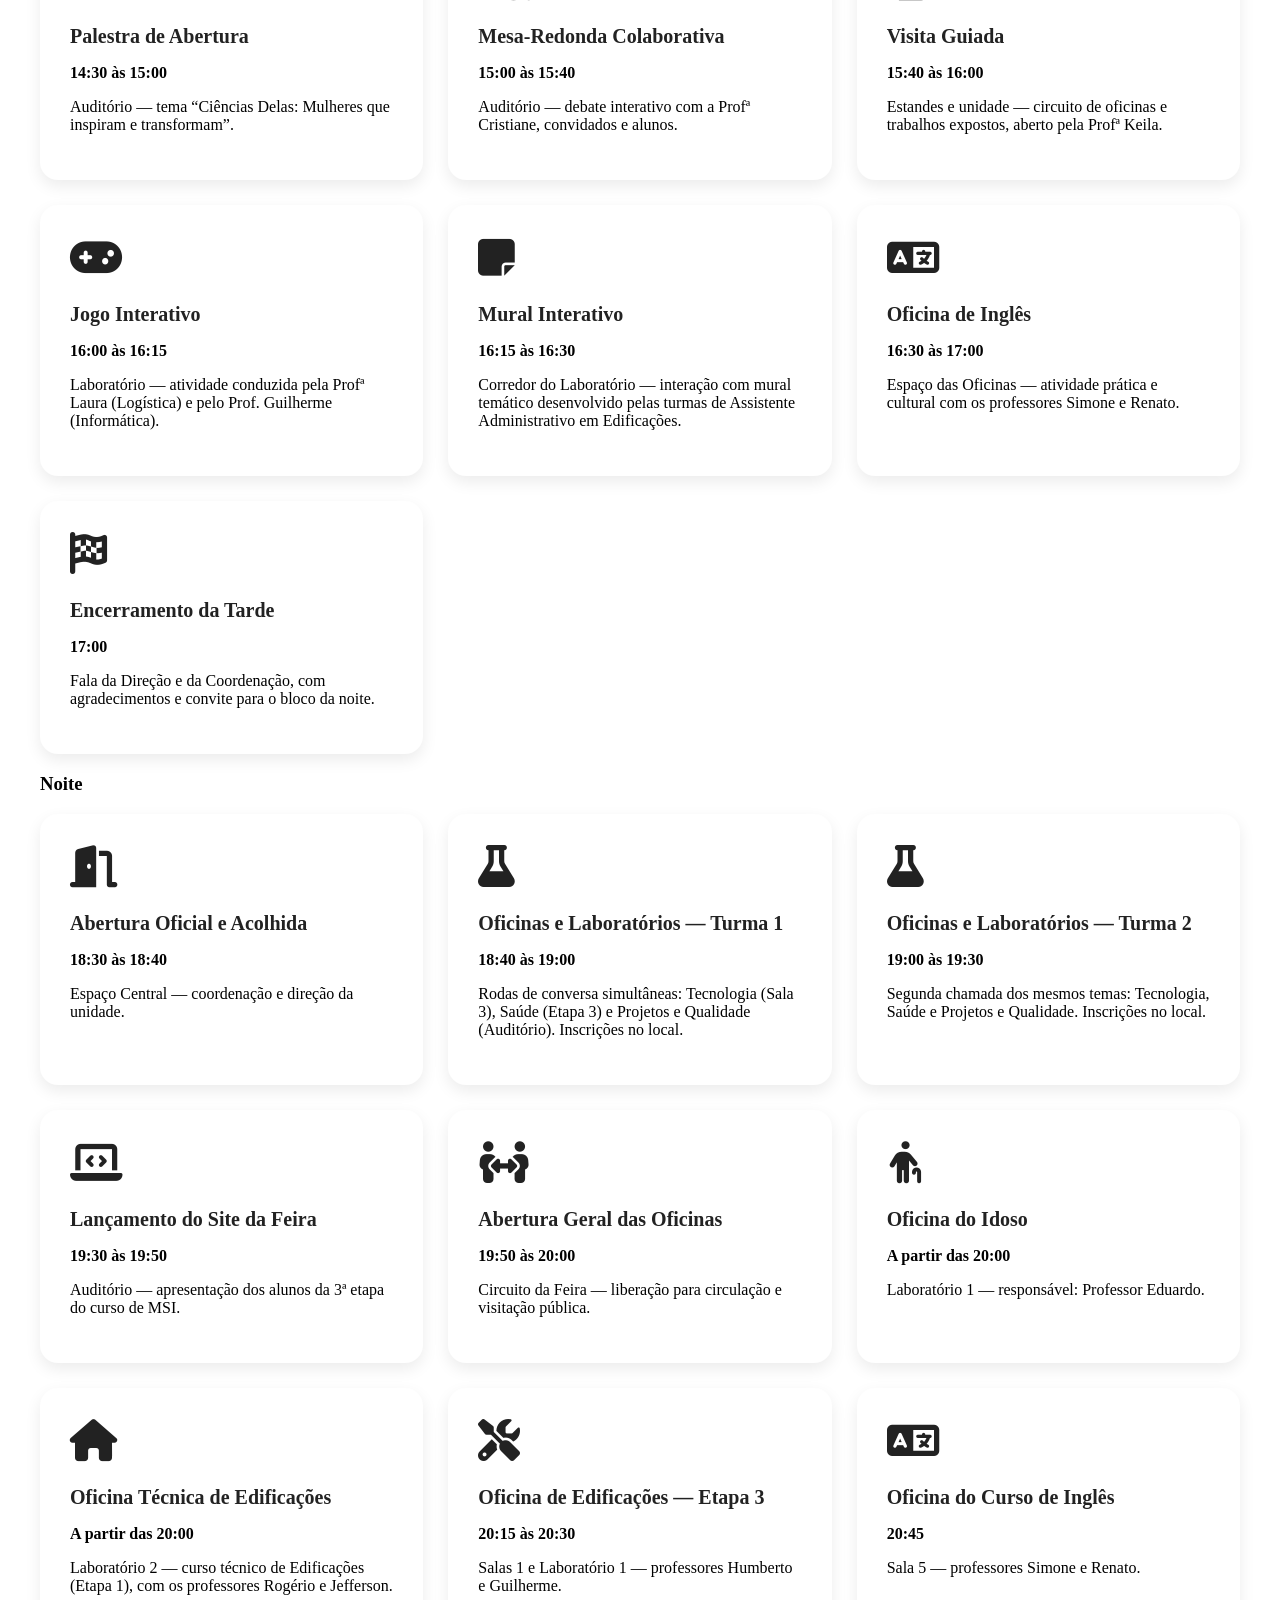
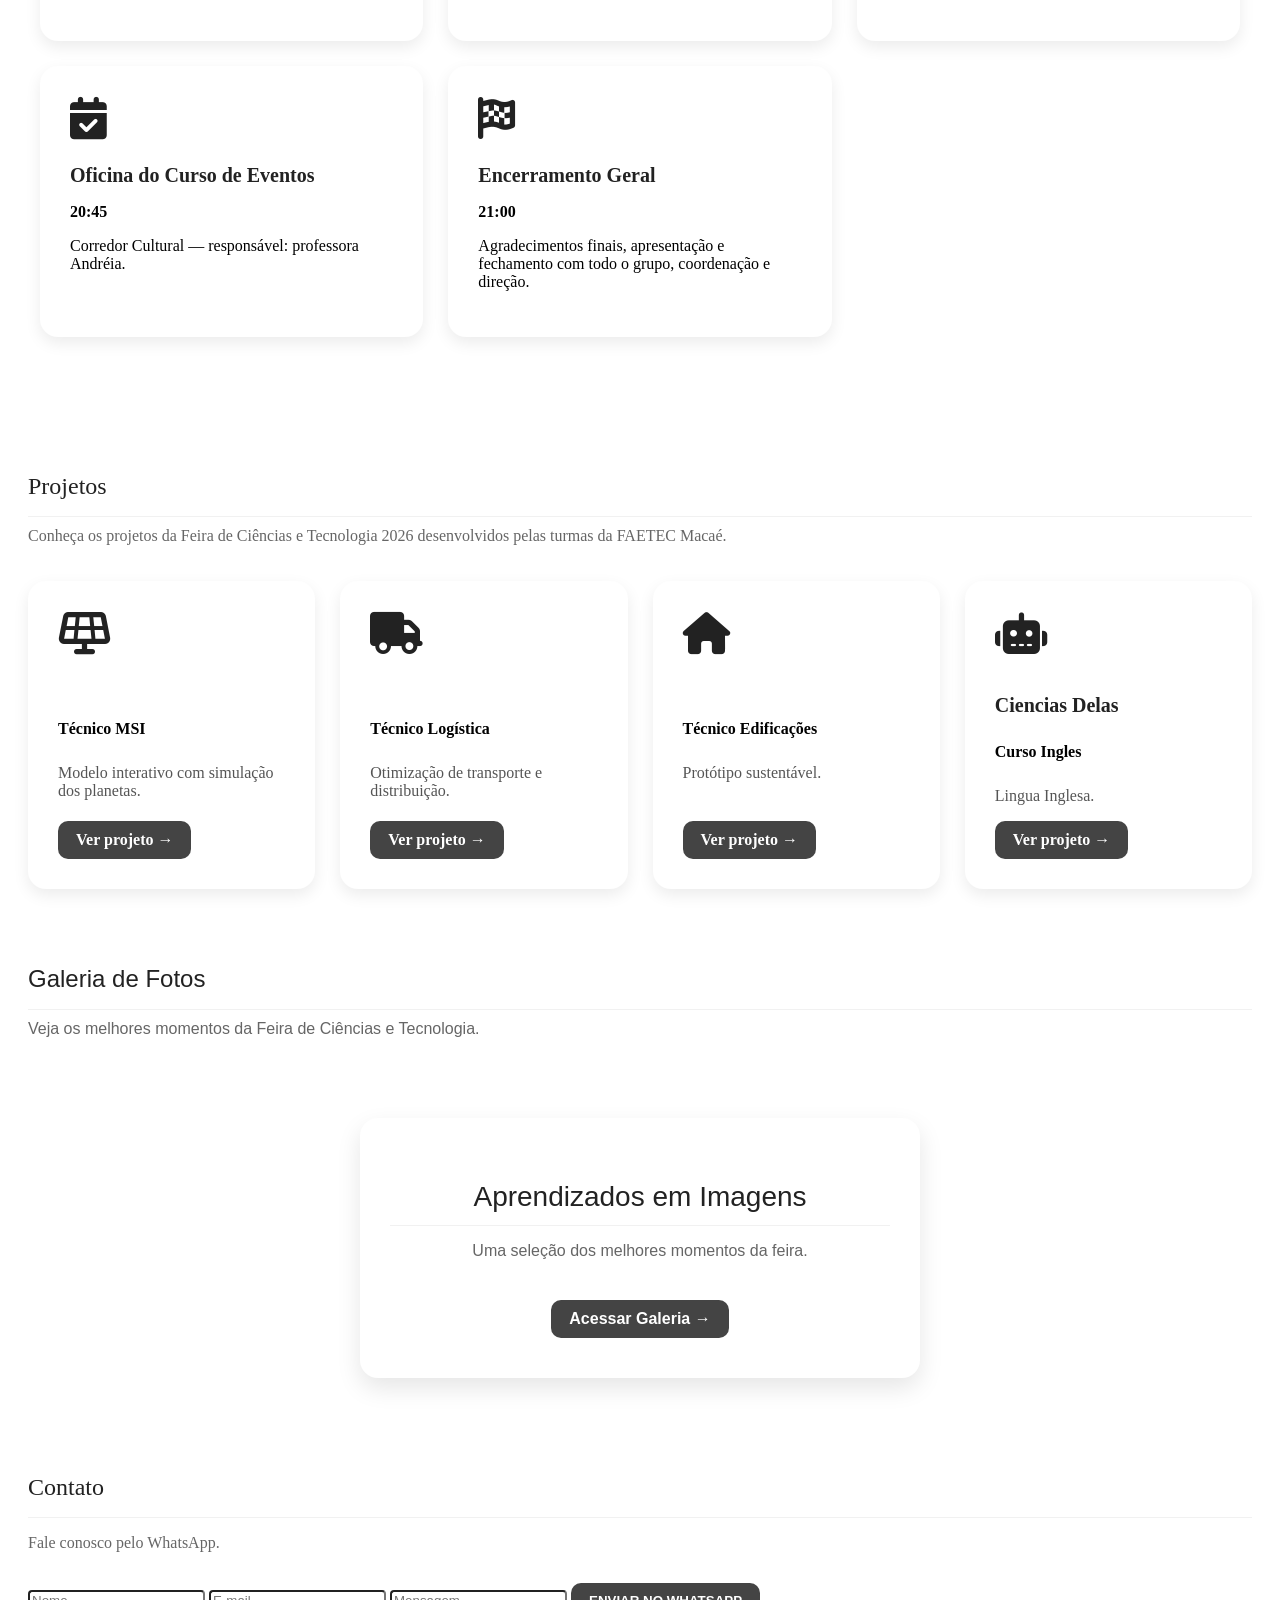
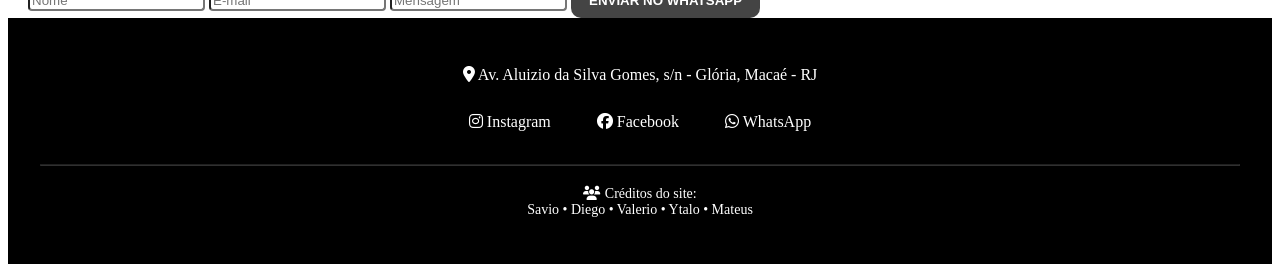
==== commit 0c0cf62e: ".." ====
--- a/index.html
+++ b/index.html
@@ -374,7 +374,7 @@
         </div>
 
         <h3 class="projeto-titulo">
-          Sistema Solar Interativo
+        
         </h3>
 
         <p class="projeto-curso">
@@ -397,7 +397,7 @@
         </div>
 
         <h3 class="projeto-titulo">
-          Rotas Inteligentes
+        
         </h3>
 
         <p class="projeto-curso">
@@ -420,7 +420,7 @@
         </div>
 
         <h3 class="projeto-titulo">
-          Casa Sustentável
+          
         </h3>
 
         <p class="projeto-curso">
@@ -431,7 +431,7 @@
           Protótipo sustentável.
         </p>
 
-        <a href="projetos-temporario.html" class="projetos-btn">
+        <a href="Projetos/Mulheres, ciência e edificações.pdf" class="projetos-btn">
           Ver projeto →
         </a>
       </div>
